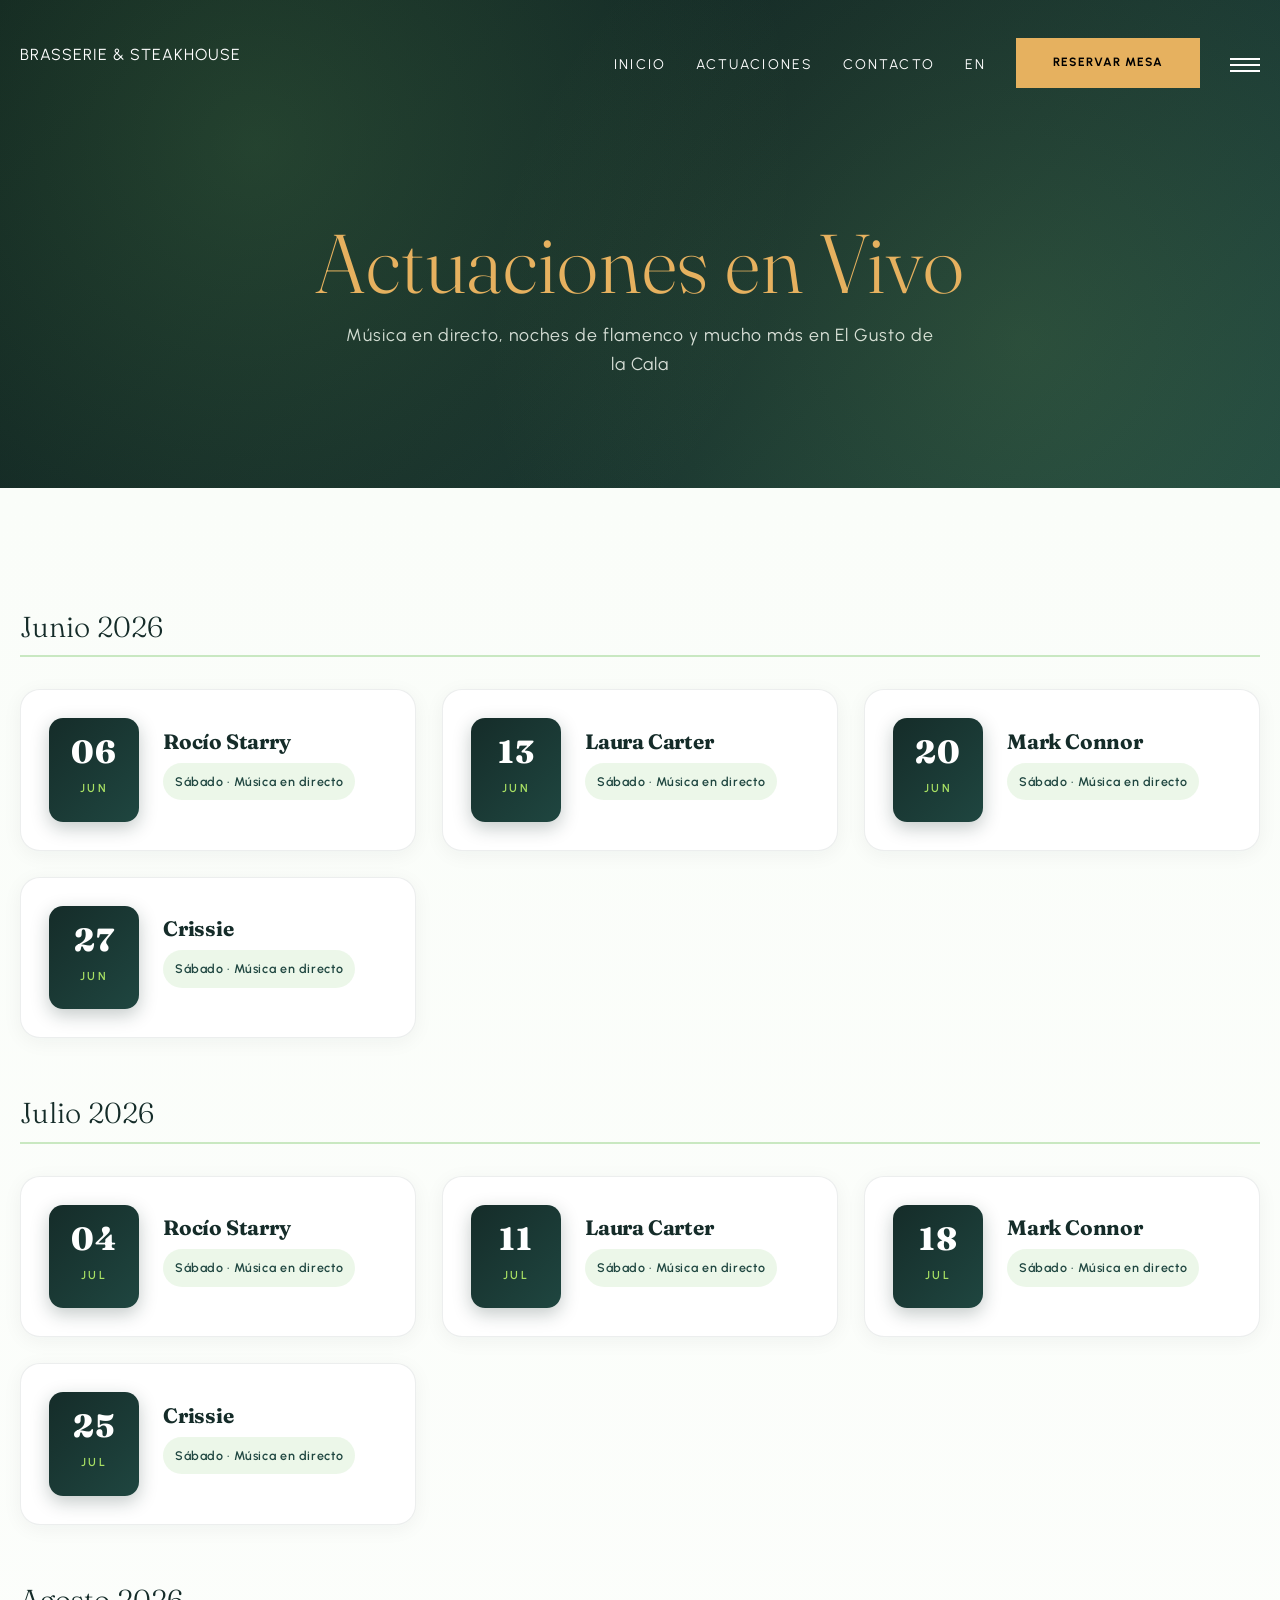
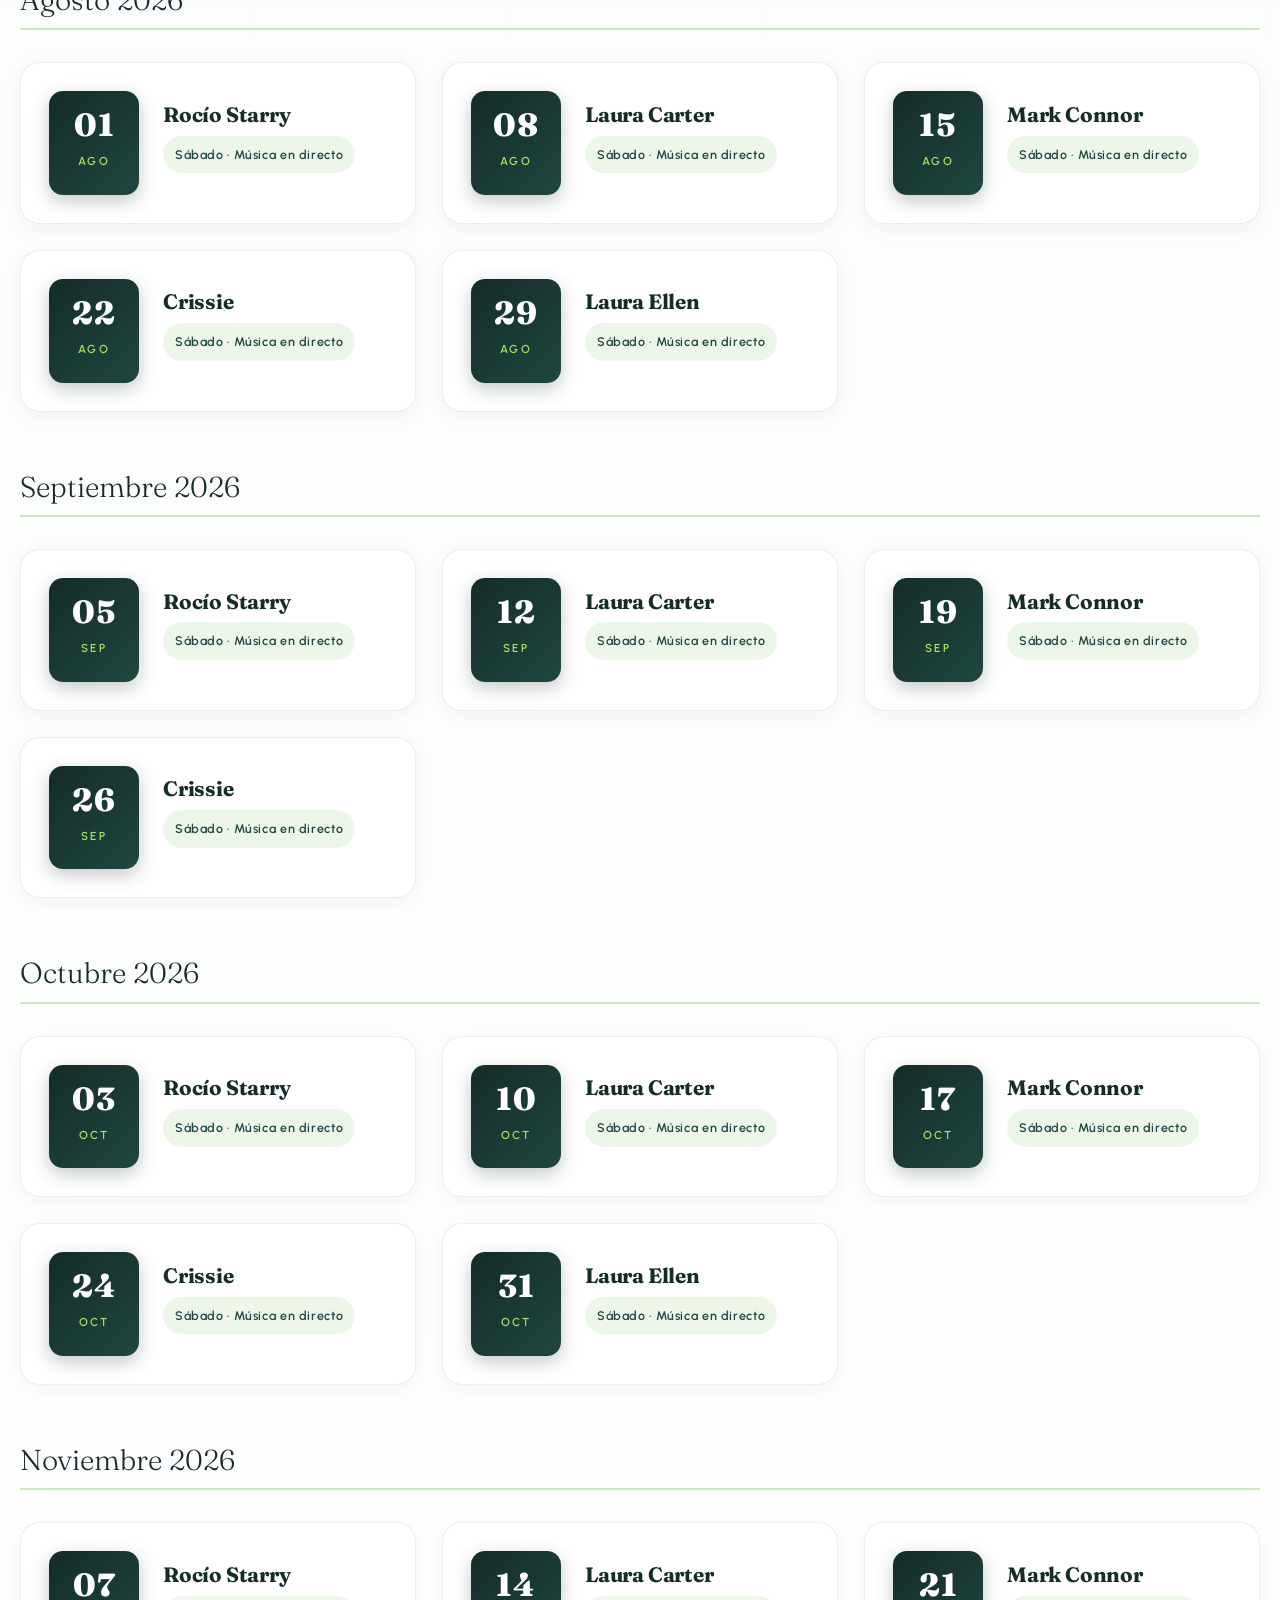
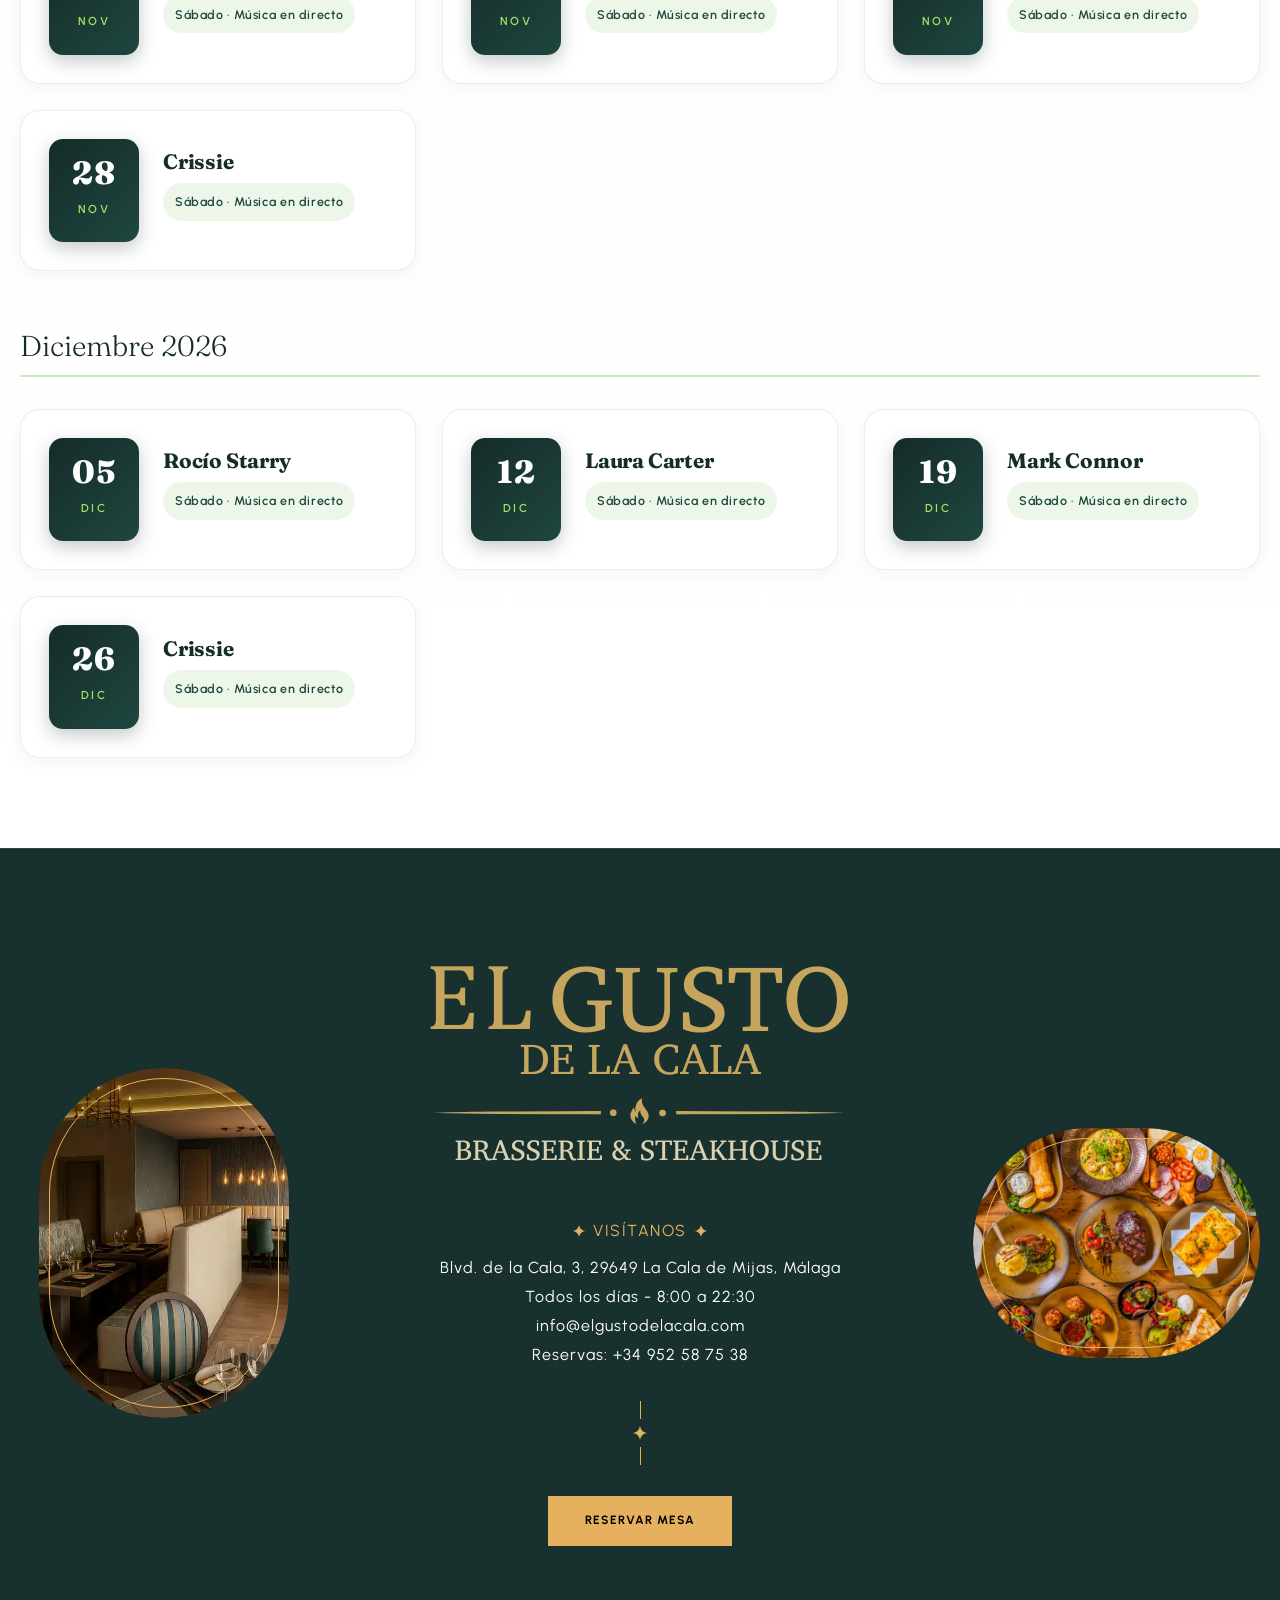
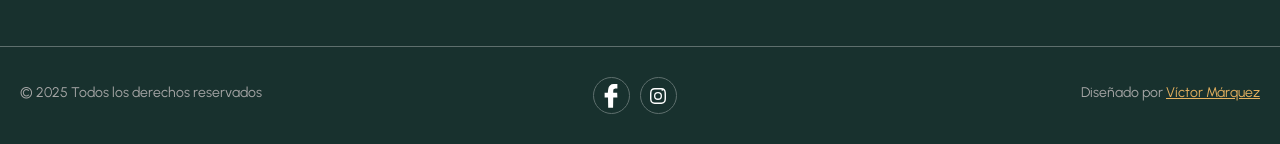
==== actuaciones.html @ cba4f3df "elgusto" ====
<!DOCTYPE html>
<html lang="es">
<head>
<meta charset="utf-8">
<title>Actuaciones – El Gusto de la Cala</title>
<meta name="description" content="Música en directo, flamenco y noches tributo en El Gusto de la Cala en La Cala de Mijas.">
<link href="css/bootstrap.css" rel="stylesheet">
<link href="css/style.css" rel="stylesheet">
<link rel="shortcut icon" href="images/favicon.png" type="image/x-icon">
<meta http-equiv="X-UA-Compatible" content="IE=edge">
<meta name="viewport" content="width=device-width, initial-scale=1.0">
<link href="css/responsive.css" rel="stylesheet">
<style>
  :root{--brand:#152c29;--brand2:#1f4640;--accent:#7ec96b;--accent2:#a8e063;}
  .page-banner{position:relative;padding:220px 0 110px;background:linear-gradient(135deg,#0d1f1d 0%,#152c29 50%,#1f4640 100%);color:#fff;text-align:center;overflow:hidden;}
  .page-banner::before{content:"";position:absolute;inset:0;background:radial-gradient(circle at 20% 30%,rgba(126,201,107,.18),transparent 50%),radial-gradient(circle at 80% 70%,rgba(168,224,99,.12),transparent 50%);pointer-events:none;}
  .page-banner .auto-container{position:relative;}
  .page-banner h1{font-family:var(--font-family-Fraunces) !important;font-size:clamp(2.8rem,6.5vw,5.5rem);margin:0 0 14px;color:rgb(230,177,95) !important;font-weight:300;letter-spacing:.01em;line-height:1.05;}
  .page-banner p{font-family:var(--font-family-Urbanist) !important;color:rgba(255,255,255,.85);font-size:1.1rem;max-width:600px;margin:0 auto;font-style:normal;opacity:1;}

  .shows-section{padding:90px 0;background:linear-gradient(180deg,#fafdf9 0%,#fff 100%);}
  .month-title{grid-column:1/-1;font-family:var(--font-family-Fraunces) !important;font-size:1.8rem;color:#152c29;margin:30px 0 6px;padding-bottom:10px;border-bottom:2px solid rgba(126,201,107,.4);}
  .shows-section .auto-container{display:grid;grid-template-columns:repeat(auto-fit,minmax(380px,1fr));gap:26px;}
  .show-card{position:relative;display:flex;gap:24px;align-items:center;padding:28px;background:#fff;border-radius:20px;margin:0;border:1px solid rgba(21,44,41,.08);box-shadow:0 4px 20px rgba(21,44,41,.05);transition:all .4s cubic-bezier(.4,0,.2,1);overflow:hidden;}
  .show-card::before{content:"";position:absolute;top:0;left:0;right:0;height:4px;background:linear-gradient(90deg,var(--brand),var(--accent));transform:scaleX(0);transform-origin:left;transition:transform .4s;}
  .show-card:hover{transform:translateY(-6px);box-shadow:0 20px 45px rgba(21,44,41,.15);border-color:var(--accent);}
  .show-card:hover::before{transform:scaleX(1);}
  .show-date{flex:0 0 90px;text-align:center;background:linear-gradient(135deg,var(--brand),var(--brand2));color:#fff;padding:18px 10px;border-radius:14px;box-shadow:0 6px 18px rgba(21,44,41,.25);}
  .show-date .day{font-family:var(--font-family-Fraunces) !important;font-size:2rem;font-weight:800;line-height:1;color:#fff;}
  .show-date .month{font-family:var(--font-family-Urbanist) !important;font-size:.72rem;letter-spacing:.18em;text-transform:uppercase;margin-top:6px;color:var(--accent2);font-weight:600;}
  .show-info{flex:1;min-width:0;}
  .show-info h3{font-family:var(--font-family-Fraunces) !important;margin:0 0 8px;font-size:1.3rem;color:#152c29 !important;font-weight:700;letter-spacing:-.01em;}
  .show-info .meta{font-family:var(--font-family-Urbanist) !important;display:inline-flex;color:var(--brand2);font-size:.78rem;font-weight:600;background:rgba(126,201,107,.15);padding:4px 12px;border-radius:20px;margin-bottom:10px;letter-spacing:.05em;}
  .show-info p{font-family:var(--font-family-Urbanist) !important;margin:0;color:#5a6b68;line-height:1.6;font-size:.95rem;}

  .contact-section{padding:90px 0;background:linear-gradient(180deg,#fafdf9 0%,#fff 100%);}
  .contact-section .auto-container{display:grid;grid-template-columns:1fr 1.3fr;gap:40px;max-width:1100px;}
  @media(max-width:900px){.contact-section .auto-container{grid-template-columns:1fr;}}
  .contact-info{background:linear-gradient(135deg,var(--brand),var(--brand2));color:#fff;padding:40px 34px;border-radius:24px;position:relative;overflow:hidden;}
  .contact-info::before{content:"";position:absolute;top:-40%;right:-30%;width:280px;height:280px;background:radial-gradient(circle,rgba(126,201,107,.3),transparent 70%);border-radius:50%;pointer-events:none;}
  .contact-info > *{position:relative;}
  .contact-info h3{font-family:var(--font-family-Fraunces) !important;color:#fff;margin:0 0 20px;font-size:1.4rem;}
  .contact-info p{font-family:var(--font-family-Urbanist) !important;color:rgba(255,255,255,.9);line-height:1.7;margin:0 0 14px;padding-left:28px;position:relative;}
  .contact-info p::before{content:"";position:absolute;left:0;top:8px;width:12px;height:12px;background:var(--accent);border-radius:50%;box-shadow:0 0 0 4px rgba(126,201,107,.25);}
  .contact-info a{color:var(--accent2);text-decoration:none;font-weight:600;}
  .contact-info a:hover{color:#fff;}
  .contact-form{background:#fff;padding:38px;border-radius:24px;box-shadow:0 10px 40px rgba(21,44,41,.08);border:1px solid rgba(21,44,41,.05);}
  .contact-form .field,.contact-form > div{margin-bottom:18px;}
  .contact-form label{font-family:var(--font-family-Urbanist) !important;display:block;margin-bottom:8px;font-weight:700;font-size:.74rem;letter-spacing:.14em;text-transform:uppercase;color:var(--brand);}
  .contact-form input,.contact-form textarea{font-family:var(--font-family-Urbanist) !important;width:100%;padding:14px 18px;border:2px solid #eef2f0;border-radius:12px;font-size:.98rem;font-family:inherit;background:#fafdf9;transition:all .25s;color:#152c29;}
  .contact-form input:focus,.contact-form textarea:focus{outline:none;border-color:var(--accent);background:#fff;box-shadow:0 0 0 4px rgba(126,201,107,.15);}
  .contact-form button{font-family:var(--font-family-Urbanist) !important;background:linear-gradient(135deg,var(--brand),var(--brand2));color:#fff;border:0;padding:16px 44px;font-size:.82rem;letter-spacing:.18em;text-transform:uppercase;font-weight:700;cursor:pointer;border-radius:12px;transition:all .3s;box-shadow:0 6px 20px rgba(21,44,41,.25);}
  .contact-form button:hover{transform:translateY(-2px);box-shadow:0 10px 30px rgba(21,44,41,.35);}
</style>
</head>
<body>
<div class="page-wrapper">
<header class="main-header header-down">
       <div class="header-top">
    <div class="auto-container">
        <div class="inner clearfix">
            <div class="top-left clearfix">
                <ul class="top-info clearfix">
                    <li><i class="icon far fa-map-marker-alt"></i> Blvd. de la Cala, 3, 29649 La Cala de Mijas, Málaga</li>
                    <li><i class="icon far fa-clock"></i> Todos los días: 8:00 a 22:30</li>
                </ul>
            </div>
            <div class="top-right clearfix">
                <ul class="top-info clearfix">
                    <li><a href="tel:+34952587538" target="_top"><i class="icon far fa-phone"></i> +34 952 58 75 38</a></li>
                    <li><a href="mailto:info@elgustodelacala.com" target="_top"><i class="icon far fa-envelope"></i> info@elgustodelacala.com</a></li>
                </ul>
            </div>
        </div>
    </div>
</div>
        <!-- Header Upper -->
        <div class="header-upper">        
            <div class="auto-container">
                <!-- Main Box -->
                <div class="main-box clearfix">
                   <!--Logo-->
<div class="logo-box">
    <div class="logo">
        <span title="BRASSERIE & STEAKHOUSE" class="logo-text">
            BRASSERIE & STEAKHOUSE
        </span>
    </div>
</div>

                    <div class="nav-box clearfix">
                        <!--Nav Outer-->
                        <div class="nav-outer clearfix">         
                           <nav class="main-menu">
    <ul class="navigation clearfix">
        <li ><a href="es.html">Inicio</a></li>
        <li><a class="current-link" href="actuaciones.html">Actuaciones</a></li>
        <li><a href="mailto:info@elgustodelacala.com" target="_top">Contacto</a></li>
        <li><a href="en.html">EN</a></li>
    </ul>
</nav>
                            <!-- Main Menu End-->
                        </div>
                        <!--Nav Outer End-->

                        <div class="links-box clearfix">
                            <div class="link link-btn">
                                <a href="https://www.google.com/maps/reserve/v/dine/c/eWkR8ScB254?" class="theme-btn btn-style-one clearfix" target="_blank" rel="noopener">
                                    <span class="btn-wrap">
                                        <span class="text-one">reservar mesa</span>
                                        <span class="text-two">reservar mesa</span>
                                    </span>
                                </a>
                            </div>
                            <div class="link info-toggler">
                                <button class="info-btn" aria-label="Abrir información del restaurante">
                                    <span class="hamburger">
                                        <span class="top-bun"></span>
                                        <span class="meat"></span>
                                        <span class="bottom-bun"></span>
                                    </span>
                                </button>
                            </div>
                        </div>

                        <!-- Hidden Nav Toggler -->
                        <div class="nav-toggler">
                            <button class="hidden-bar-opener" aria-label="Abrir menú de navegación">
                                <span class="hamburger">
                                    <span class="top-bun"></span>
                                    <span class="meat"></span>
                                    <span class="bottom-bun"></span>
                                </span>
                            </button>
                        </div>

                    </div>

                </div>
            </div>
        </div>
    </header>
<!--Menu Backdrop-->
    <div class="menu-backdrop"></div>

    <!-- Hidden Navigation Bar -->
    <section class="hidden-bar">
        <!-- Hidden Bar Wrapper -->
        <div class="inner-box">
            <div class="cross-icon hidden-bar-closer"><span>X</span></div>
            <div class="logo-box"><a href="en.html" title="El Gusto de la Cala – Restaurante en La Cala de Mijas"><img src="images/resource/sidebar-logo.png" alt="image" title="El Gusto de la Cala – Restaurante en La Cala de Mijas"></a></div>
            
            <!-- .Side-menu -->
            <div class="side-menu">
    <ul class="navigation clearfix">
        <li><a href="es.html">Inicio</a></li>
        <li><a href="actuaciones.html">Actuaciones</a></li>
        <li><a href="mailto:info@elgustodelacala.com" target="_top">Contacto</a></li>
        <li><a href="en.html">English</a></li>
    </ul>
</div>
            <!-- /.Side-menu -->
        
        </div><!-- / Hidden Bar Wrapper -->
    </section>
    <!-- / Hidden Bar -->

    <!--Info Back Drop-->
    <div class="info-back-drop"></div>
    
    <!-- Hidden Bar -->
    <section class="info-bar">
    <div class="inner-box">
        <div class="cross-icon"><span>X</span></div>
        <div class="image-box"><img src="images/resource/el-gusto-interior-footer.webp" alt="image"></div>
        <div class="logo-box"><a href="en.html"><img src="images/resource/sidebar-logo.png" alt="image"></a></div>
        <h5>Visítanos</h5>
        <ul class="info">
            <li>Blvd. de la Cala, 3,<br>29649 La Cala de Mijas, Málaga</li>
            <li><span class="ib-ttl">Abierto todos los días</span> – 8:00 – 22:30</li>
            <li><a href="mailto:info@elgustodelacala.com" target="_top">info@elgustodelacala.com</a></li>
        </ul>
        <div class="booking-info">
            <div class="bk-no"><a href="tel:+34952587538" target="_top">Reservas: +34 952 58 75 38</a></div>
        </div>
    </div>
</section>
    <!--End Hidden Bar -->

<section class="page-banner">
  <h1>Actuaciones en Vivo</h1>
  <p>Música en directo, noches de flamenco y mucho más en El Gusto de la Cala</p>
</section>
<section class="shows-section">
  <div class="auto-container">
    <h2 class="month-title">Junio 2026</h2>
    <div class="show-card">
      <div class="show-date"><div class="day">06</div><div class="month">Jun</div></div>
      <div class="show-info"><h3>Rocío Starry</h3><div class="meta">Sábado · Música en directo</div></div>
    </div>
    <div class="show-card">
      <div class="show-date"><div class="day">13</div><div class="month">Jun</div></div>
      <div class="show-info"><h3>Laura Carter</h3><div class="meta">Sábado · Música en directo</div></div>
    </div>
    <div class="show-card">
      <div class="show-date"><div class="day">20</div><div class="month">Jun</div></div>
      <div class="show-info"><h3>Mark Connor</h3><div class="meta">Sábado · Música en directo</div></div>
    </div>
    <div class="show-card">
      <div class="show-date"><div class="day">27</div><div class="month">Jun</div></div>
      <div class="show-info"><h3>Crissie</h3><div class="meta">Sábado · Música en directo</div></div>
    </div>
    <h2 class="month-title">Julio 2026</h2>
    <div class="show-card">
      <div class="show-date"><div class="day">04</div><div class="month">Jul</div></div>
      <div class="show-info"><h3>Rocío Starry</h3><div class="meta">Sábado · Música en directo</div></div>
    </div>
    <div class="show-card">
      <div class="show-date"><div class="day">11</div><div class="month">Jul</div></div>
      <div class="show-info"><h3>Laura Carter</h3><div class="meta">Sábado · Música en directo</div></div>
    </div>
    <div class="show-card">
      <div class="show-date"><div class="day">18</div><div class="month">Jul</div></div>
      <div class="show-info"><h3>Mark Connor</h3><div class="meta">Sábado · Música en directo</div></div>
    </div>
    <div class="show-card">
      <div class="show-date"><div class="day">25</div><div class="month">Jul</div></div>
      <div class="show-info"><h3>Crissie</h3><div class="meta">Sábado · Música en directo</div></div>
    </div>
    <h2 class="month-title">Agosto 2026</h2>
    <div class="show-card">
      <div class="show-date"><div class="day">01</div><div class="month">Ago</div></div>
      <div class="show-info"><h3>Rocío Starry</h3><div class="meta">Sábado · Música en directo</div></div>
    </div>
    <div class="show-card">
      <div class="show-date"><div class="day">08</div><div class="month">Ago</div></div>
      <div class="show-info"><h3>Laura Carter</h3><div class="meta">Sábado · Música en directo</div></div>
    </div>
    <div class="show-card">
      <div class="show-date"><div class="day">15</div><div class="month">Ago</div></div>
      <div class="show-info"><h3>Mark Connor</h3><div class="meta">Sábado · Música en directo</div></div>
    </div>
    <div class="show-card">
      <div class="show-date"><div class="day">22</div><div class="month">Ago</div></div>
      <div class="show-info"><h3>Crissie</h3><div class="meta">Sábado · Música en directo</div></div>
    </div>
    <div class="show-card">
      <div class="show-date"><div class="day">29</div><div class="month">Ago</div></div>
      <div class="show-info"><h3>Laura Ellen</h3><div class="meta">Sábado · Música en directo</div></div>
    </div>
    <h2 class="month-title">Septiembre 2026</h2>
    <div class="show-card">
      <div class="show-date"><div class="day">05</div><div class="month">Sep</div></div>
      <div class="show-info"><h3>Rocío Starry</h3><div class="meta">Sábado · Música en directo</div></div>
    </div>
    <div class="show-card">
      <div class="show-date"><div class="day">12</div><div class="month">Sep</div></div>
      <div class="show-info"><h3>Laura Carter</h3><div class="meta">Sábado · Música en directo</div></div>
    </div>
    <div class="show-card">
      <div class="show-date"><div class="day">19</div><div class="month">Sep</div></div>
      <div class="show-info"><h3>Mark Connor</h3><div class="meta">Sábado · Música en directo</div></div>
    </div>
    <div class="show-card">
      <div class="show-date"><div class="day">26</div><div class="month">Sep</div></div>
      <div class="show-info"><h3>Crissie</h3><div class="meta">Sábado · Música en directo</div></div>
    </div>
    <h2 class="month-title">Octubre 2026</h2>
    <div class="show-card">
      <div class="show-date"><div class="day">03</div><div class="month">Oct</div></div>
      <div class="show-info"><h3>Rocío Starry</h3><div class="meta">Sábado · Música en directo</div></div>
    </div>
    <div class="show-card">
      <div class="show-date"><div class="day">10</div><div class="month">Oct</div></div>
      <div class="show-info"><h3>Laura Carter</h3><div class="meta">Sábado · Música en directo</div></div>
    </div>
    <div class="show-card">
      <div class="show-date"><div class="day">17</div><div class="month">Oct</div></div>
      <div class="show-info"><h3>Mark Connor</h3><div class="meta">Sábado · Música en directo</div></div>
    </div>
    <div class="show-card">
      <div class="show-date"><div class="day">24</div><div class="month">Oct</div></div>
      <div class="show-info"><h3>Crissie</h3><div class="meta">Sábado · Música en directo</div></div>
    </div>
    <div class="show-card">
      <div class="show-date"><div class="day">31</div><div class="month">Oct</div></div>
      <div class="show-info"><h3>Laura Ellen</h3><div class="meta">Sábado · Música en directo</div></div>
    </div>
    <h2 class="month-title">Noviembre 2026</h2>
    <div class="show-card">
      <div class="show-date"><div class="day">07</div><div class="month">Nov</div></div>
      <div class="show-info"><h3>Rocío Starry</h3><div class="meta">Sábado · Música en directo</div></div>
    </div>
    <div class="show-card">
      <div class="show-date"><div class="day">14</div><div class="month">Nov</div></div>
      <div class="show-info"><h3>Laura Carter</h3><div class="meta">Sábado · Música en directo</div></div>
    </div>
    <div class="show-card">
      <div class="show-date"><div class="day">21</div><div class="month">Nov</div></div>
      <div class="show-info"><h3>Mark Connor</h3><div class="meta">Sábado · Música en directo</div></div>
    </div>
    <div class="show-card">
      <div class="show-date"><div class="day">28</div><div class="month">Nov</div></div>
      <div class="show-info"><h3>Crissie</h3><div class="meta">Sábado · Música en directo</div></div>
    </div>
    <h2 class="month-title">Diciembre 2026</h2>
    <div class="show-card">
      <div class="show-date"><div class="day">05</div><div class="month">Dic</div></div>
      <div class="show-info"><h3>Rocío Starry</h3><div class="meta">Sábado · Música en directo</div></div>
    </div>
    <div class="show-card">
      <div class="show-date"><div class="day">12</div><div class="month">Dic</div></div>
      <div class="show-info"><h3>Laura Carter</h3><div class="meta">Sábado · Música en directo</div></div>
    </div>
    <div class="show-card">
      <div class="show-date"><div class="day">19</div><div class="month">Dic</div></div>
      <div class="show-info"><h3>Mark Connor</h3><div class="meta">Sábado · Música en directo</div></div>
    </div>
    <div class="show-card">
      <div class="show-date"><div class="day">26</div><div class="month">Dic</div></div>
      <div class="show-info"><h3>Crissie</h3><div class="meta">Sábado · Música en directo</div></div>
    </div>
  </div>
</section>

<footer class="main-footer">
        <div class="upper-section section-kt">
            <div class="auto-container">
                <div class="row clearfix">
                    <!--Footer Col-->
                    <div class="footer-col info-col col-lg-6 col-md-12 col-sm-12">
                        <div class="inner wow fadeInUp" data-wow-delay="0ms" data-wow-duration="1500ms">
                            <div class="content">
                                <div class="logo"><a href="en.html" title="El Gusto de la Cala – Restaurante en La Cala de Mijas"><img src="images/logo.png" alt="image" title="El Gusto de la Cala – Restaurante en La Cala de Mijas"></a></div>
                                <div class="info">
    <h6>Visítanos</h6>
    <ul>
        <li>Blvd. de la Cala, 3, 29649 La Cala de Mijas, Málaga</li>
        <li>Todos los días - 8:00 a 22:30</li>
        <li><a href="mailto:info@elgustodelacala.com" target="_top">info@elgustodelacala.com</a></li>
        <li><a href="tel:+34952587538" target="_top">Reservas: +34 952 58 75 38</a></li>
    </ul>
</div>
                                <div class="separator"><span> </span> </div>
                               <div class="newsletter">
                                <a href="https://www.google.com/maps/reserve/v/dine/c/eWkR8ScB254?"
                                   class="theme-btn btn-style-one clearfix" target="_blank" rel="noopener">
                                    <span class="btn-wrap">
                                        <span class="text-one">Reservar mesa</span>
                                        <span class="text-two">Reservar mesa</span>
                                    </span>
                                </a>
                            </div>
                        </div>
                    </div>
                </div>
                    <!--Footer Col-->
                    <div class="footer-col footer-image-col col-lg-3 col-md-6 col-sm-12">
                        <div class="footer-image">
                            <img src="images/resource/el-gusto-interior-footer.webp" alt="image">
                        </div>
                    </div>
                    <!--Footer Col-->
                    <div class="footer-col footer-image-col last col-lg-3 col-md-6 col-sm-12">
                        <div class="footer-image">
                            <img src="images/resource/footer-img-2.jpg" alt="image">
                        </div>
                    </div>
                </div>
            </div>
        </div>

        <!-- last footer -->
        <div class="bottom_footer">
        <!-- container start -->
          <div class="auto-container">
            <!-- row start -->
            <div class="row clearfix">
              <div class="col-lg-4 col-md-4 col-sm-12">
                  <p>© 2025 Todos los derechos reservados</p>
              </div>

             <div class="col-lg-4 col-md-4 col-sm-12">
  <ul class="social_media">
    <li>
      <a href="https://www.facebook.com/p/El-Gusto-de-la-Cala-100041476102814/" aria-label="facebook" target="_blank" rel="noopener">
        <svg xmlns="http://www.w3.org/2000/svg" viewBox="0 0 64 64" width="24" height="24" fill="currentColor">
          <path d="m31.77 2c-1.49 1.02-3.62 3.13-4.73 4.68-1.23 1.72-2.3 5.45-2.77 9.58l-0.77 6.76-8.5-0.02v13h9l0.5 27.5h13l0.5-27.5h11l-0.5-12.5-10.5-0.5c0-8.37 0.35-9.14 2.5-10 1.38-0.55 3.85-1 5.5-1h3v-12c-12.58 0.13-15.22 0.64-17.23 2z"/>
        </svg>
      </a>
    </li>
    <li>
      <a href="https://www.instagram.com/elgustodelacala/" aria-label="instagram" target="_blank" rel="noopener">
        <svg xmlns="http://www.w3.org/2000/svg" viewBox="0 0 24 24" width="16" height="16" fill="currentColor">
          <path d="M12 2.163c3.204 0 3.584.012 4.85.07 3.252.148 4.771 1.691 4.919 4.919.058 1.265.069 1.645.069 4.849 0 3.205-.012 3.584-.069 4.849-.149 3.225-1.664 4.771-4.919 4.919-1.266.058-1.644.07-4.85.07-3.204 0-3.584-.012-4.849-.07-3.26-.149-4.771-1.699-4.919-4.92-.058-1.265-.07-1.644-.07-4.849 0-3.204.013-3.583.07-4.849.149-3.227 1.664-4.771 4.919-4.919 1.266-.057 1.645-.069 4.849-.069zm0-2.163c-3.259 0-3.667.014-4.947.072-4.358.2-6.78 2.618-6.98 6.98-.059 1.281-.073 1.689-.073 4.948 0 3.259.014 3.668.072 4.948.2 4.358 2.618 6.78 6.98 6.98 1.281.058 1.689.072 4.948.072 3.259 0 3.668-.014 4.948-.072 4.354-.2 6.782-2.618 6.979-6.98.059-1.28.073-1.689.073-4.948 0-3.259-.014-3.667-.072-4.947-.196-4.354-2.617-6.78-6.979-6.98-1.281-.059-1.69-.073-4.949-.073zm0 5.838a6.002 6.002 0 100 12.004 6.002 6.002 0 000-12.004zm0 10.004a4 4 0 110-8 4 4 0 010 8zm6.406-11.845a1.44 1.44 0 100-2.881 1.44 1.44 0 000 2.881z"/>
        </svg>
      </a>
    </li>
  </ul>
</div>

              <div class="col-lg-4 col-md-4 col-sm-12">
                  <p class="developer_text">Diseñado por <a href="https://vmarquez.com/auditoria-hostelera/" target="_blank" rel="noopener">Víctor Márquez</a></p>
              </div>
            </div>
          <!-- row end -->
          </div>
          <!-- container end -->
        </div>
    </footer>
</div>
<script src="js/jquery.js"></script>
<script src="js/swiper.js"></script>
<script src="js/wow.js"></script>
<script src="js/script-clean.js"></script>
<script src="js/custom-script.js"></script>
</body>
</html>
---- css/style.css ----
/* El Gusto de la Cala – Restaurant in La Cala de Mijas */


/* TABLE OF CONTENT 

1.Main Header style
2.Hidden Sidebar style
3.Hidden info bar style
4.Banner Slider Section
5.Title Box Section
6.We Offer Section
7.Story Section
8.Special Dish Section
9.Menu Section Tab Style
10.Special Offer Section
11.Testimonials Section
12.Reservation Section
13.Team Section
14.Intro Section
15.News Section
16.IG post Section
17.Main Footer
18.Inner page Banner Section
19.Fluid Section
20.Services Section
21.Testimonials two Section
22.Why Us Two Section
23.Chef Section 1
24.Image Gallery Section
25.Menu Section - menu style 1
26.Menu Section - menu style 2
27.Special Offer Section
28.Special Dish Section
29.Menu Two Section
30.Contact Page
31.Chef Page
32.Masonary Gallery
33.Hamburger section

*/

/*** 

====================================================================
      Fonts
====================================================================

 ***/


@import url('global.css');
@import url('swiper.css');





/*** 

====================================================================

  Main Header style

====================================================================

***/

.main-header{
  position: fixed;
  left: 0;
  top: 0;
  width: 100%;
  padding: 0;
  background: none;
  min-height: 0;
  z-index: 999;
  transition: all 300ms ease;
  -moz-transition: all 300ms ease;
  -webkit-transition: all 300ms ease;
  -ms-transition: all 300ms ease;
  -o-transition: all 300ms ease;
}

.fixed-header.header-down{
  top:0;
}

.fixed-header.header-up{
  top: -175px;
}

.main-header .auto-container{
  max-width: 1780px;
  padding: 0 20px;
}

.header-top{
  position: relative;
  padding-top: 10px;
  padding-bottom: 10px;
  background: none;
  color: #ffffff;
  border-bottom: 1px solid var(--white-color-opacity-four);
  display: none;
}

.header-top .top-left{
  position: relative;
  float: left;
  line-height: 30px;
}

.header-top .top-info{
  position: relative;
}

.header-top .top-info li{
  position: relative;
  float: left;
  margin-right: 70px;
  line-height: 30px;
  color: #ffffff;
  font-size: 14px;
  font-weight: 400;
}

.header-top .top-info li:last-child{
  margin-right: 0;
}

.header-top .top-info li .icon{
  position: relative;
  padding-right: 5px;
}

.header-top .top-info li:after{
  content: '';
  position: absolute;
  left: 100%;
  margin-left: 30px;
  top: 50%;
  margin-top: -4px;
  height: 8px;
  width: 8px;
  border: 1px solid var(--main-color);
  -ms-transform: rotate(45deg);
  transform: rotate(45deg);
}

.header-top .top-info li:last-child:after{
  display: none;
}

.header-top .top-info li a{
  position: relative;
  display: block;
  line-height: 30px;
  color: #ffffff;
  transition: all 300ms ease;
  -moz-transition: all 300ms ease;
  -webkit-transition: all 300ms ease;
  -ms-transition: all 300ms ease;
  -o-transition: all 300ms ease;
}

.header-top .top-info li a:hover{
  color: var(--main-color);
}

.header-top .top-right{
  position: relative;
  float: right;
  line-height: 30px;
}

.main-header .header-upper{
  position: relative;
  left: 0;
  top: 0;
  width: 100%;
  background: none;
  padding: 0 0;
  border-bottom: 1px solid rgba(0,0,0,0.0);
  transition: all 300ms ease;
  -moz-transition: all 300ms ease;
  -webkit-transition: all 300ms ease;
  -ms-transition: all 300ms ease;
  -o-transition: all 300ms ease;
}

.fixed-header .header-upper{
  position: relative;
  /*top: 0;*/
  /*background: #202020;
  border-bottom-color: rgba(0,0,0,0.15);*/
  backdrop-filter: blur(9px);
    background-color: #152c29b4;
}

.header-two.fixed-header .header-upper{
  background: #ffffff;
}

.main-header ul, .main-header ul li {
  list-style: none;
  margin: 0;
  padding: 0;
}

.main-header .main-box{
  position: relative;
  padding: 0px;
}

.main-header .main-box .logo-box{
  position: relative;
  display: block;
  float: left;
  padding: 40px 0px;
  transition: all 300ms ease;
  -moz-transition: all 300ms ease;
  -webkit-transition: all 300ms ease;
  -ms-transition: all 300ms ease;
  -o-transition: all 300ms ease;
  z-index: 5;
}

.fixed-header .main-box .logo-box{
  padding:20px 0px;
}

.fixed-header .main-menu .navigation > li{
  padding:10px 0px;
}

.main-header.fixed-header .main-menu .navigation > li > ul{
  top:134%;
}

.main-header.fixed-header .header-upper .links-box{
  padding:15px 0px;
}

.main-header .main-box .logo-box .logo{
    position: relative;
    display: block;
}

.main-header .main-box .logo-box .logo img{
  position: relative;
  display: block;
  height: 46px;
  z-index: 1;
}

.main-header .nav-box{
  position: static;
  float: right;
}

.main-header .header-upper .links-box{
  position: relative;
  float: left;
  padding-top: 38px;
  padding-bottom: 38px;
  margin-left: 150px;
}

.main-header .header-upper .links-box .link{
  position: relative;
  float: left;
  margin-left: 50px;
}

.main-header .header-upper .links-box .link:first-child{
  margin-left: 0;
}

.main-header .info-btn{
    position: relative;
    cursor: pointer;
    background: none;
    font-size: 16px;
    color: var(--white-color);
    padding-top: 15px;
    line-height: 34px;
}

.main-header .info-btn img{
  height: 20px;
}

.main-header .nav-toggler{
  position: relative;
  float: left;
  left: 0;
  top: 0;
  padding: 0;
  margin-top: 40px;
  margin-left: 20px;
  display: none;
}

.fixed-header .nav-toggler{
  margin-top: 18px;
}

.main-header .nav-toggler button {
  position: relative;
  width: 30px;
  height: 40px;
  line-height: 40px;
  background: none;
  color: #e1e1e1;
  font-size: 16px;
  margin: 0px;
  border-radius: 0px;
  outline: none !important;
}

.main-header .nav-toggler button img{
  position: relative;
  display: inline-block;
  vertical-align: middle;
}

.main-header .nav-outer{
  position: static;
  float: left;
}

.main-menu{
  position:static;
  display: block;
  padding: 0px 0px;
}

.main-menu .navbar-collapse{
  padding:0px;
  margin:0px;
  border:none;
  box-shadow:none;
}

.main-menu .navigation{
  position:static;
  z-index: 1;
}

.main-menu .navigation > li{
  position:static;
  display: block;
  float: left;
  padding:30px 0px;
  margin-left: 50px;
  -webkit-transition:all 300ms ease;
  -moz-transition:all 300ms ease;
  -ms-transition:all 300ms ease;
  -o-transition:all 300ms ease;
  transition:all 300ms ease;
}

.main-menu .navigation > li > a{
  position:relative;
  display:block;
  font-size: 14px;
  color: var(--white-color);
  padding-top: 20px;
  padding-bottom: 20px;
  font-weight:400;
  line-height:30px;
  letter-spacing: 0.15em;
  text-transform: uppercase;
  opacity:1;
  -webkit-transition:all 300ms ease;
  -moz-transition:all 300ms ease;
  -ms-transition:all 300ms ease;
  -o-transition:all 300ms ease;
  transition:all 300ms ease;
}

.main-menu .navigation > li.dropdown{
  position: relative;
}

.main-menu .navigation > li.dropdown.has-mega-menu{
  position: static;
}

.main-menu .navigation > li.dropdown > a{
  padding-right: 20px;
}

.main-menu .navigation > li.dropdown > a:after{
  font-family: 'Font Awesome 6 Pro';
  content: "\f107";
  position:absolute;
  right: 0px;
  top: 18px;
  display:block;
  line-height:30px;
  font-size: 12px;
  font-weight:400;
  z-index:5;
}

.main-menu .navigation > li > a:before{
  content: "";
  position:absolute;
  left: 0;
  right: 0;
  bottom: 15px;
  display:block;
  height: 5px;
  border-top: 1px solid var(--main-color);
  -ms-transform: scaleX(0);
  transform: scaleX(0);
  -webkit-transition:all 300ms ease;
  -moz-transition:all 300ms ease;
  -ms-transition:all 300ms ease;
  -o-transition:all 300ms ease;
  transition:all 300ms ease;
}

.main-menu .navigation > li.dropdown > a:before{
  right: 20px;
}

.main-menu .navigation > li:hover > a:before,
.main-menu .navigation > li.current > a:before,
.main-menu .navigation > li.current-menu-item > a:before{
  -ms-transform: scale(1);
  transform: scale(1);
  opacity: 1;
  visibility: visible;
}

.main-menu .navigation > li:hover > a,
.main-menu .navigation > li.current > a,
.main-menu .navigation > li.current-menu-item > a{
  color: var(--main-color);
  text-decoration: none;
  opacity:1;
}

.main-menu .navigation > li > ul{
  position:absolute;
  left:-35px;
  top:100%;
  width:280px;
  padding-top: 30px;
  padding-bottom: 30px;
  z-index:100;
  opacity: 1;
  text-align:left;
  background: var(--color-two);
  border: none;
  border-radius:0;
  -webkit-box-shadow:2px 2px 10px 1px rgba(0,0,0,0.03),-2px 0px 10px 1px rgba(0,0,0,0.03);
  -ms-box-shadow:2px 2px 10px 1px rgba(0,0,0,0.03),-2px 0px 10px 1px rgba(0,0,0,0.03);
  -o-box-shadow:2px 2px 10px 1px rgba(0,0,0,0.03),-2px 0px 10px 1px rgba(0,0,0,0.03);
  -moz-box-shadow:2px 2px 10px 1px rgba(0,0,0,0.03),-2px 0px 10px 1px rgba(0,0,0,0.03);
  box-shadow:2px 2px 10px 1px rgba(0,0,0,0.03),-2px 0px 10px 1px rgba(0,0,0,0.03);
  -webkit-transform: translateY(20px);
  -ms-transform: translateY(20px);
  transform: translateY(20px);
  -moz-transition:all 100ms ease;
  -webkit-transition:all 100ms ease;
  -ms-transition:all 100ms ease;
  -o-transition:all 100ms ease;
  transition:all 100ms ease;
}

.main-menu .navigation > li.dropdown.has-mega-menu > ul{
  left: 0;
  width: 100%;
  padding-top: 55px;
  padding-bottom: 20px;
}

.main-menu .navigation > li.dropdown.has-mega-menu > ul .auto-container{
  max-width: 1200px;
}

.main-menu .navigation > li .mega-menu{
  position: relative;
}

.main-menu .navigation > li.dropdown.has-mega-menu > ul:before{
  content: '';
  position: absolute;
  top: 0;
  right: 100%;
  width: 2000px;
  height: 100%;
  background: var(--color-two);
}

.main-menu .navigation > li.dropdown.has-mega-menu > ul:after{
  content: '';
  position: absolute;
  top: 0;
  left: 100%;
  width: 2000px;
  height: 100%;
  background: var(--color-two);
}

.main-menu .navigation > li .mega-menu .menu-inner{
  position: relative;
}

.main-menu .navigation > li .mega-menu .row{
  margin: 0 -25px;
}

.main-menu .navigation > li .mega-menu .menu-block{
  position: relative;
  padding: 0 25px;
  margin-bottom: 30px;
  text-align: center;
}

.main-menu .navigation > li .mega-menu .menu-block .image{
  position: relative;
  display: block;
  width: 100%;
  border: 1px solid transparent;
  margin-bottom: 15px;
  overflow: hidden;
  -webkit-transition:all 300ms ease;
  -moz-transition:all 300ms ease;
  -ms-transition:all 300ms ease;
  -o-transition:all 300ms ease;
  transition:all 300ms ease;
}

.main-menu .navigation > li .mega-menu .menu-block:hover .image{
  border-color: var(--main-color);
  border-radius: 300px 300px 0 0;
}

.main-menu .navigation > li .mega-menu .menu-block .image img{
  display: block;
  width: 100%;
  -webkit-transition:all 300ms ease;
  -moz-transition:all 300ms ease;
  -ms-transition:all 300ms ease;
  -o-transition:all 300ms ease;
  transition:all 300ms ease;
}

.main-menu .navigation > li .mega-menu .menu-block:hover .image img{
  transform: scale(1.05);
  border-radius: 300px 300px 0 0;
}

.main-menu .navigation > li .mega-menu .menu-block .title{
  position: relative;
  display: block;
  font-size: 13px;
  font-weight: 700;
  letter-spacing: 0.15em;
  text-transform: uppercase;
}

.main-menu .navigation > li .mega-menu .menu-block .title a{
  position: relative;
  color: var(--white-color);
  -webkit-transition:all 300ms ease;
  -moz-transition:all 300ms ease;
  -ms-transition:all 300ms ease;
  -o-transition:all 300ms ease;
  transition:all 300ms ease;
}

.main-menu .navigation > li .mega-menu .menu-block:hover .title a{
  color: var(--main-color);
}

.main-menu .navigation > li > ul > li{
  position:relative;
  margin-bottom: 10px;
}

.main-menu .navigation > li > ul > li:last-child{
  margin-bottom: 0;
}

.main-menu .navigation > li > ul > li > a{
  position:relative;
  display:block;
  padding-left: 35px;
  padding-right: 35px;
  font-size: 15px;
  line-height:30px;
  font-weight: 400;
  color: var(--white-color);
  text-transform: capitalize;
  -moz-transition:all 300ms ease;
  -webkit-transition:all 300ms ease;
  -ms-transition:all 300ms ease;
  -o-transition:all 300ms ease;
  transition:all 300ms ease;
}

.main-menu .navigation > li > ul > li.dropdown > a:after{
  font-family: 'Font Awesome 6 Pro';
  content: "\f105";
  position:absolute;
  right: 30px;
  top: 0px;
  display:block;
  line-height:30px;
  font-size: 12px;
  font-weight:400;
  z-index:5;
}

.main-menu .navigation > li > ul > li > a:before{
  content: '';
  position: absolute;
  left: 35px;
  top: 50%;
  margin-top: -4px;
  height: 12px;
  width: 12px;
  /*background-color: var(--main-color);*/
  background: url(../images/icons/star-element.svg);
  background-size: contain;
  background-repeat: no-repeat;
  opacity: 0;
  visibility: hidden;
  -moz-transition:all 300ms ease;
  -webkit-transition:all 300ms ease;
  -ms-transition:all 300ms ease;
  -o-transition:all 300ms ease;
  transition:all 300ms ease;
}

.main-menu .navigation > li > ul > li:hover > a:before,
.main-menu .navigation > li > ul > li.current > a:before{
  opacity: 1;
  visibility: visible;
}

.main-menu .navigation > li > ul > li:hover > a,
.main-menu .navigation > li > ul > li.current > a{
  color: var(--main-color);
  padding-left: 55px;
}


.main-menu .navigation > li.dropdown:hover > ul{
  visibility:visible;
  opacity:1;
  -webkit-transform: translateY(-30px);
  -ms-transform: translateY(-30px);
  transform: translateY(-30px);
  -moz-transition:all 500ms ease;
  -webkit-transition:all 500ms ease;
  -ms-transition:all 500ms ease;
  -o-transition:all 500ms ease;
  transition:all 500ms ease;
}

.main-menu .navigation > li > ul > li > ul{
  position:absolute;
  left: 100%;
  top: 0;
  margin-left: 2px;
  width:280px;
  padding-top: 30px;
  padding-bottom: 30px;
  z-index:100;
  opacity: 1;
  text-align:left;
  background: var(--color-two);
  border: none;
  border-radius:0;
  -webkit-box-shadow:2px 2px 10px 1px rgba(0,0,0,0.03),-2px 0px 10px 1px rgba(0,0,0,0.03);
  -ms-box-shadow:2px 2px 10px 1px rgba(0,0,0,0.03),-2px 0px 10px 1px rgba(0,0,0,0.03);
  -o-box-shadow:2px 2px 10px 1px rgba(0,0,0,0.03),-2px 0px 10px 1px rgba(0,0,0,0.03);
  -moz-box-shadow:2px 2px 10px 1px rgba(0,0,0,0.03),-2px 0px 10px 1px rgba(0,0,0,0.03);
  box-shadow:2px 2px 10px 1px rgba(0,0,0,0.03),-2px 0px 10px 1px rgba(0,0,0,0.03);
  -webkit-transform: translateY(20px);
  -ms-transform: translateY(20px);
  transform: translateY(20px);
  -moz-transition:all 100ms ease;
  -webkit-transition:all 100ms ease;
  -ms-transition:all 100ms ease;
  -o-transition:all 100ms ease;
  transition:all 100ms ease;
}

.main-menu .navigation > li > ul > li > ul:before{
  content: '';
  position: absolute;
  left: -2px;
  top: 0;
  width: 2px;
  height: 100%;
}

.main-menu .navigation > li > ul > li > ul > li{
  position:relative;
  margin-bottom: 10px;
}

.main-menu .navigation > li > ul > li > ul > li:last-child{
  margin-bottom: 0;
}

.main-menu .navigation > li > ul > li > ul > li > a{
  position:relative;
  display:block;
  padding-left: 35px;
  padding-right: 35px;
  font-size: 15px;
  line-height:30px;
  font-weight: 400;
  color: var(--white-color);
  text-transform: capitalize;
  -moz-transition:all 300ms ease;
  -webkit-transition:all 300ms ease;
  -ms-transition:all 300ms ease;
  -o-transition:all 300ms ease;
  transition:all 300ms ease;
}

.main-menu .navigation > li > ul > li > ul > li > a:before{
  content: '';
  position: absolute;
  left: 35px;
  top: 50%;
  margin-top: -4px;
  height: 8px;
  width: 8px;
  border: 1px solid var(--main-color);
  opacity: 0;
  visibility: hidden;
  -ms-transform: rotate(45deg);
  transform: rotate(45deg);
  -moz-transition:all 300ms ease;
  -webkit-transition:all 300ms ease;
  -ms-transition:all 300ms ease;
  -o-transition:all 300ms ease;
  transition:all 300ms ease;
}

.main-menu .navigation > li > ul > li > ul > li:hover > a:before,
.main-menu .navigation > li > ul > li > ul > li.current > a:before{
  opacity: 1;
  visibility: visible;
}

.main-menu .navigation > li > ul > li > ul > li.dropdown > a:after{
  font-family: 'Font Awesome 6 Pro';
  content: "\f105";
  position:absolute;
  right: 30px;
  top: 0px;
  display:block;
  line-height:30px;
  font-size: 12px;
  font-weight:400;
  z-index:5;
}

.main-menu .navigation > li > ul > li > ul > li:hover > a,
.main-menu .navigation > li > ul > li > ul > li.current > a{
  color: var(--main-color);
  padding-left: 55px;
}

.main-menu .navigation > li > ul > li.dropdown:hover > ul{
  visibility:visible;
  opacity:1;  
  top: 0;
  -webkit-transform: translateY(-30px);
  -ms-transform: translateY(-30px);
  transform: translateY(-30px);
  -moz-transition:all 500ms ease;
  -webkit-transition:all 500ms ease;
  -ms-transition:all 500ms ease;
  -o-transition:all 500ms ease;
  transition:all 500ms ease;
}


/*** 

====================================================================
  Hidden Sidebar style
====================================================================

***/

body.visible-sidebar{
  overflow-y: hidden;
}

.menu-backdrop{
    position: fixed;
    right: 0;
    top: 0;
    width: 100%;
    height: 100%;
    z-index: 9990;
    background: var(--black-color-opacity);
    cursor: pointer;
    opacity:0;
    visibility:hidden;
    transition: all 300ms ease;
    -moz-transition: all 300ms ease;
    -webkit-transition: all 300ms ease;
    -ms-transition: all 300ms ease;
    -o-transition: all 300ms ease;
}

.visible-sidebar .menu-backdrop {
    opacity: 1;
    visibility: visible;
}

.hidden-bar{
  position: fixed;
  top: 0;
  left: 0;
  bottom: 0;
  width: 100%;
  max-width: 360px;
  background: var(--color-two);
  height: 100%;
  overflow-y: auto;
  z-index: 9999;
  visibility: hidden;
  -ms-transform: translateX(-400px);
  transform: translateX(-400px);
  transition: all 500ms ease-in;
  -webkit-transition: all 500ms ease-in-out;
  -ms-transition: all 500ms ease-in-out;
  -o-transition: all 500ms ease-in-out;
  -moz-transition: all 500ms ease-in-out;
}

.hidden-bar.visible-sidebar{
  opacity: 1;
  visibility: visible;
  -ms-transform: translateX(0px);
  transform: translateX(0px); 
}

.hidden-bar ol,
.hidden-bar ol li,
.hidden-bar ul,
.hidden-bar ul li{
  list-style-type:none;
  margin:0px;
}

.hidden-bar .inner-box{
  position:relative;
  background-color: var(--color-two);
  padding-top: 75px;
  padding-bottom: 50px;
}

.hidden-bar .inner-box .cross-icon{
  position:absolute;
  right:30px;
  top:30px;
  cursor:pointer;
  color: var(--white-color);
  font-size: 14px;
  width: 26px;
  height: 26px;
  line-height: 24px;
  text-align: center;
  border: 1px solid var(--white-color);
  border-radius: 50%;
}

.hidden-bar .inner-box .cross-icon:hover{
  color: var(--main-color);
  border-color: var(--main-color);
}

.hidden-bar .inner-box .logo-box{
  position:relative;
  line-height: 50px;
  margin-bottom: 60px;
  padding-left: 30px;
  padding-right: 30px;
  text-align: center;
}

.hidden-bar .inner-box .logo-box img{
  position:relative;
  max-height: 80px;
}

.hidden-bar h5{
  position: relative;
  text-transform: capitalize;
  margin-bottom: 15px;
  text-align: center;
  display: inline-flex;
  align-items: center;
  gap:10px; 
}

.hidden-bar h5::before,
.hidden-bar h5::after {
  content: "";
  width: 12px;
  height: 12px;
  background: url(../images/icons/star-element.svg);
  background-size: contain;
  background-repeat: no-repeat;
  display: inline-block;
}

.hidden-bar .info{
  position: relative;
  text-align: center;
  padding-left: 20px;
  padding-right: 20px;
}

.hidden-bar .info li{
  position: relative;
  line-height: 1.6em;
  color: var(--color-one);
  margin-bottom: 10px;
}

.hidden-bar .info li:last-child{
  margin-bottom: 0;
}

.hidden-bar .info li a{
  color: var(--color-one);
}

.hidden-bar .info li a:hover{
  color: var(--main-color);
}

.hidden-bar .separator{
  position: relative;
  margin-top: 30px;
  margin-bottom: 30px;
}

.hidden-bar .separator span{
  position: relative;
  display: block;
  height: 8px;
  width: 8px;
  border: 1px solid var(--main-color);
  margin: 0 auto;
  -ms-transform: rotate(45deg);
  transform: rotate(45deg);
}

.hidden-bar .booking-info{
  position: relative;
  text-align: center;
  padding-left: 20px;
  padding-right: 20px;
}

.hidden-bar .booking-info .bk-title{
  position: relative;
  font-weight: 700;
  text-transform: capitalize;
  margin-bottom: 5px;
}

.hidden-bar .booking-info .bk-no{
  position: relative;
  font-size: 30px;
  color: var(--main-color);
  line-height: 1em;
}

.hidden-bar .booking-info .bk-no a{
  position: relative;
  display: inline-block;
  color: var(--main-color);
}

.hidden-bar .booking-info .bk-no a:before{
  position:absolute;
  content:'';
  left:5px;
  right:5px;
  bottom:-7px;
  height:5px;
  opacity:0;
  transform:scale(0.2,1);
  -webkit-transition: all 500ms ease;
  -moz-transition: all 500ms ease;
  -ms-transition: all 500ms ease;
  -o-transition: all 500ms ease;
  transition: all 500ms ease;
  border-top:1px solid var(--main-color);
  border-bottom:1px solid var(--main-color);
}

.hidden-bar .booking-info .bk-no a:hover::before{
  opacity:1;
  transform:scale(1,1);
}

.hidden-bar .side-menu{
  position: relative;
  display: block;
  padding-left: 60px;
  padding-right: 60px;
  margin-bottom: 100px;
}

.hidden-bar .side-menu ul{
  position: relative;
  border-top: 1px solid var(--white-color-opacity-four);
}

.hidden-bar .side-menu ul li{
  position: relative;
  display: block;
  border-bottom: 1px solid var(--white-color-opacity-four);
}

.hidden-bar .side-menu ul li a{
  position: relative;
  color: var(--white-color);
  display: block;
  font-weight: 400;
  font-size: 12px;
  line-height: 30px;
  text-transform: uppercase;
  padding-top: 10px;
  padding-bottom: 10px;
  letter-spacing: 0.15em;
  transition: all 0.3s ease;
  -moz-transition: all 0.3s ease;
  -webkit-transition: all 0.3s ease;
  -ms-transition: all 0.3s ease;
  -o-transition: all 0.3s ease;
}

.hidden-bar .side-menu ul li:hover > a,
.hidden-bar .side-menu ul > li.current > a,
.hidden-bar .side-menu ul > li > ul > li.current > a {
  color: var(--main-color);
}

.hidden-bar .side-menu ul li > a:before{
  content: '';
  position: absolute;
  left: 0px;
  top: 50%;
  margin-top: -4px;
  height: 12px;
  width: 12px;
  background: url(../images/icons/star-element.svg);
  background-size: contain;
  background-repeat: no-repeat;
  opacity: 0;
  visibility: hidden;
  -moz-transition:all 300ms ease;
  -webkit-transition:all 300ms ease;
  -ms-transition:all 300ms ease;
  -o-transition:all 300ms ease;
  transition:all 300ms ease;
}

.hidden-bar .side-menu ul li:hover > a:before,
.hidden-bar .side-menu ul li.current > a:before{
  opacity: 1;
  visibility: visible;
}

.hidden-bar .side-menu ul li:hover > a,
.hidden-bar .side-menu ul li.current > a{
  color: var(--main-color);
  padding-left: 20px;
}

.hidden-bar .side-menu ul li ul li:last-child{
  border-bottom: none;
}

.hidden-bar .side-menu ul li .btn-expander{
  position: absolute;
  top: 10px;
  right: 0px;
  background: none;
  color: var(--white-color);
  font-size: 12px;
  height: 30px;
  width: 30px;
  text-align: right;
  line-height: 30px;
  border-radius: 0px;
  outline: none;
  cursor: pointer;
  z-index: 1;
}

.hidden-bar .side-menu ul li .btn-expander i{
  font-weight: 700;
}


/*** 

====================================================================
  Hidden info bar style
====================================================================

***/

.info-bar{
  position: fixed;
  right: -440px;
  top: 0px;
  width: 100%;
  max-width: 440px;
  height:100%;
  overflow-y:auto;
  z-index: 99999;
  opacity: 0;
  background:var(--color-two) url(../images/resource/pattern-dark.png) center top repeat;
  visibility: hidden;
  -webkit-transition: all 0.5s ease;
  -moz-transition: all 0.5s ease;
  -ms-transition: all 0.5s ease;
  -o-transition: all 0.5s ease;
  transition: all 0.5s ease;
}

.info-back-drop{
  position:fixed;
  right:0px;
  top:0px;
  width:100%;
  height:100%;
  opacity:0;
  background: var(--black-color-opacity-two);
  visibility:hidden;
  z-index:9990;
  transition:all 0.5s ease;
  -moz-transition:all 0.5s ease;
  -webkit-transition:all 0.5s ease;
  -ms-transition:all 0.5s ease;
  -o-transition:all 0.5s ease;  
}

.side-content-visible .info-back-drop{
  opacity:1;
  visibility:visible;
}

.side-content-visible .info-bar{
  right:0px;
  opacity:1;
  visibility:visible;
}

.info-bar .inner-box{
  position:relative;
  background:var(--color-two) url(../images/resource/pattern-dark.png) center top repeat;
  padding-top: 100px;
  padding-bottom: 50px;
  padding-left: 30px;
  padding-right: 30px;
  text-align: center;
}

.info-bar .inner-box .cross-icon{
  position:absolute;
  right:30px;
  top:30px;
  cursor:pointer;
  color: var(--white-color);
  font-size: 14px;
  width: 26px;
  height: 26px;
  line-height: 24px;
  text-align: center;
  border: 1px solid var(--white-color);
  border-radius: 50%;
}

.info-bar .inner-box .cross-icon:hover{
  color: var(--main-color);
  border-color: var(--main-color);
}

.info-bar .inner-box .logo-box{
  position:relative;
  line-height: 50px;
  margin-bottom: 35px;
}

.info-bar .inner-box .logo-box img{
  position:relative;
  max-height: 80px;
}

.info-bar .inner-box .image-box{
  position:relative;
  max-width: 200px;
  margin: 0 auto;
  margin-bottom: 45px;
  border-radius: 300px 300px 0 0;
  display: inline-block;
}

.info-bar .inner-box .image-box img{
  position:relative;
  display: block;
  width: 100%;
  border-radius: 300px 300px 0 0;
}

.info-bar .inner-box .image-box::before {
  content: '';
  position: absolute;
  top: 10px;
  left: 10px;
  right: 10px;
  bottom: 10px;
  border: 1px solid var(--main-color);
  pointer-events: none;
  box-sizing: border-box;
  border-radius: 300px 300px 0 0;
  z-index: 100;
}


.info-bar h5{
  position: relative;
  text-transform: uppercase;
  color: var(--main-color);
  margin-bottom: 15px;
  display: inline-flex;
  align-items: center;
  gap:10px; 
}

.info-bar h5::before,
.info-bar h5::after {
  content: "";
  width: 12px;
  height: 12px;
  background: url(../images/icons/star-element.svg);
  background-size: contain;
  background-repeat: no-repeat;
  display: inline-block;
}

.info-bar .info{
  position: relative;
  color: var(--white-color);
}

.info-bar .info li{
  position: relative;
  line-height: 1.6em;
  margin-bottom: 10px;
}

.info-bar .info li:last-child{
  margin-top: 30px;
}

.info-bar .info li a{
  color: var(--white-color);
}

.info-bar .info li a:hover{
  color: var(--main-color);
}

.info-bar .info li .ib-ttl {
	text-transform: uppercase;
	color: var(--color-three);
}

.info-bar .booking-info{
  position: relative;
}

.info-bar .booking-info .bk-no{
  position: relative;
  color: var(--main-color);
  line-height: 1em;
}

.info-bar .booking-info .bk-no a{
  position: relative;
  display: inline-block;
  color: var(--main-color);
}

.info-bar .booking-info .bk-no a:before{
  position:absolute;
  content:'';
  left:5px;
  right:5px;
  bottom:-8px;
  height:5px;
  opacity:0;
  transform:scale(0.2,1);
  -webkit-transition: all 500ms ease;
  -moz-transition: all 500ms ease;
  -ms-transition: all 500ms ease;
  -o-transition: all 500ms ease;
  transition: all 500ms ease;
  border-top:1px solid var(--main-color);
}

.info-bar .booking-info .bk-no a:hover::before{
  opacity:1;
  transform:scale(1,1);
}


/*** 

====================================================================
  Banner Slider Section
====================================================================

***/

.banner-section{
  position: relative;
  padding: 150px 0 50px 0;
  background-color: var(--color-one);
  background-image:url(../images/resource/pattern-for-hero-section.png);
  background-repeat: no-repeat;
  background-position: center 180%;
  background-size: auto; /* Or use 'cover' if you want it stretched */
  border-bottom: solid 1px var(--white-color-opacity-four);
}

.banner-section .banner-container{
  position: relative;
}

.banner-section .banner-slider{
  position:relative;
  width:100%;
  overflow: hidden;
}

.banner-section .slide-item{
  position: relative;
  width:100%;
  padding:0px;
  overflow: hidden;
}

.banner-section .slide-item:before{
  content: '';
  position: absolute;
  left: 0;
  top: 0;
  width: 100%;
  height: 100%;
  background: rgba(0,0,0,0.0);
  z-index: 1;
}

.banner-section .slide-item .image-layer{
  position: absolute;
  left: 0;
  top: 0;
  width: 100%;
  height: 100%;
  background-position: center center;
  background-repeat: no-repeat;
  background-size: cover;
  -ms-transform: scale(1.0);
  transform: scale(1.0);
  -webkit-transition:all 0ms linear 0ms;
  -ms-transition:all 0ms linear 0ms;
  -o-transition:all 0ms linear 0ms;
  -moz-transition:all 0ms linear 0ms;
  transition:all 0ms linear 0ms;
}

.banner-section .slide-item.swiper-slide-active .image-layer{
  -ms-transform: scale(1.15);
  transform: scale(1.15);
  -webkit-transition:all 7000ms linear 0ms;
  -ms-transition:all 7000ms linear 0ms;
  -o-transition:all 7000ms linear 0ms;
  -moz-transition:all 7000ms linear 0ms;
  transition:all 7000ms linear 0ms;
}

.banner-section .slide-item .image-layer:before{
  content: '';
  position: absolute;
  left: 0;
  top: 0;
  width: 100%;
  height: 100%;
  z-index: 1;
}


.banner-section .swiper-button-next,
.banner-section .swiper-button-prev{
  position: absolute;
  top: 50%;
  margin-top: -16px;
  display: inline-block;
  vertical-align: top;
  width: 44px;
  height: 44px;
  line-height: 44px;
  font-size: 24px;
  text-align: center;
  background: transparent;
  color: var(--main-color);
  border-radius: 0%;
  -webkit-transition:all 400ms ease;
  -moz-transition:all 400ms ease;
  -ms-transition:all 400ms ease;
  -o-transition:all 400ms ease;
  transition:all 400ms ease;
}

.banner-section .swiper-button-next span,
.banner-section .swiper-button-prev span{
  position: relative;
  z-index: 1;
}

.banner-section .swiper-button-next:after,
.banner-section .swiper-button-prev:after{
  display: none;
}

.banner-section .swiper-button-next:before,
.banner-section .swiper-button-prev:before{
  content: '';
  position: absolute;
  left: 0;
  top: 0;
  width: 100%;
  height: 100%;
  border: 1px solid var(--white-color-opacity-three);
  border-radius: 100px;
  background: var(--color-one);
  -webkit-transition:all 400ms ease;
  -moz-transition:all 400ms ease;
  -ms-transition:all 400ms ease;
  -o-transition:all 400ms ease;
  transition:all 400ms ease;
}

.banner-section .swiper-button-next{
  right: 10px;
}

.banner-section .swiper-button-prev{
  left: 10px;
}

.banner-section .swiper-button-next:hover,
.banner-section .swiper-button-prev:hover{
  color: var(--black-color);
}

.banner-section .swiper-button-next:hover:before,
.banner-section .swiper-button-prev:hover:before{
  background: var(--main-color);
}

.banner-section .book-btn {
  position: absolute;
  right: 50px;
  bottom: 50px;
  width: 141px; /* full badge size */
  height: 141px;
  z-index: 10;
  display: flex;
  align-items: center;
  justify-content: center;
  background: url(../images/resource/book-badge.png) no-repeat center center;
  background-size: contain;
  text-decoration: none; /* remove underline if any */
}

.banner-section .book-btn:before {
  content: '';
  position: absolute;
  left: 0;
  top: 0;
  width: 141px;
  height: 141px;
  background: url(../images/resource/book-badge.png) no-repeat center center;
  background-size: contain; /* ensures the image fits */
  z-index: 0;
}

.banner-section .book-btn .icon {
  display: flex;
  align-items: center;
  justify-content: center;
  width: 83px;
  height: 83px;
  z-index: 1;
}

.banner-section .book-btn .icon img {
  max-width: 100%;
  max-height: 100%;
  display: block;
}


/* Parent container to position it inside the banner */
.banner-section .banner-social-list {
  position: absolute;
  left: 30px; /* adjust as needed */
  top: 50%;
  transform: translateY(-50%);
  display: flex;
  flex-direction: column; /* stack vertically */
  align-items: center;
  gap: 10px;
  z-index: 10;
}

/* Top and bottom vertical lines */
.banner-social-list .line {
  width: 1px;
  height: 25px;
  background-color: var(--white-color);
}

/* Vertical list */
.banner-social-list .custom-ul {
  display: flex;
  flex-direction: column;
  align-items: center;
  list-style: none;
  padding: 0;
  margin: 0;
  gap: 25px;
}

.banner-social-list .custom-ul li {
  position: relative;
  font-size: 14px;
  color: var(--white-color);
  padding: 0 5px;
  transform: rotate(-90deg);
  transform-origin: center center;
}

.banner-social-list .custom-ul li a{
  color: var(--white-color);
}

.banner-social-list .custom-ul li a:hover{
  color: var(--main-color);
}


/* Add star only to non-last items */
.banner-social-list .custom-ul li:not(:first-child)::after {
  content: '';
  display: inline-block;
  width: 10px;
  height: 10px;
  background: url(../images/icons/star-element.svg) no-repeat center center;
  background-size: contain;
  position: absolute;
  right: -15px;
  top: 50%;
  transform: translateY(-50%);
}


/* Container positioning */
.banner-section .banner-call {
  position: absolute;
  right: -50px;
  top: 50%;
  transform: translateY(-50%);
  display: flex;
  flex-direction: column;
  align-items: center;
  gap: 90px; /* space between lines and text */
  z-index: 10;
}

/* Lines (above and below text) */
.banner-call .line {
  width: 1px;
  height: 25px;
  background-color: var(--white-color);
}

/* List styling */
.banner-call .call-ul {
  list-style: none;
  margin: 0;
  padding: 0;
}

.banner-call .call-ul li {
  transform: rotate(-90deg);
  transform-origin: center center;
  white-space: nowrap; /* prevent wrapping */
}

.banner-call .call-ul li a {
  font-size: 14px;
  color: var(--white-color);
  text-decoration: none;
}

.banner-call .call-ul li a:hover {
  color: var(--main-color);
}


/* banner inside container */

/* Wrap slider in box to keep inside container */
.slider-contained {
  border-radius: 500px;
  overflow: hidden;
  margin-top: 30px;
  border: 12px solid var(--black-color-opacity);
  box-shadow: 0 0 0 1px var(--main-color);
}

/* Keep .swiper-slide image full size */
.slider-contained .swiper-slide {
  height: 450px; /* adjust as needed */
  position: relative;
}

.slider-contained .image-layer {
  width: 100%;
  height: 100%;
  background-size: cover;
  background-position: center;
}

/* Text above slider - already styled, extra spacing if needed */
.banner-text-top {
  text-align: center;
  margin-bottom: 40px;
}

.banner-text-top h1 {
  margin-bottom: 15px;
  font-size: 90px;
  font-weight:300;
  line-height:1.0em;
  padding-bottom: 10px;
}

.banner-text-top .text {
  font-size: 20px;
}

/* hero info- location - time */
.banner-container .hero-info {
  padding: 30px 0;
}

.banner-container .hero-info .top-bar-content {
  display: flex;
  justify-content: center;
  align-items: center;
  flex-wrap: wrap;
  gap: 20px;
  color: #ffffff;
  font-size: 15px;
  text-align: center;
}

.banner-container .hero-info .info-item .label {
  color: var(--main-color);
}

.banner-container .hero-info .separator img {
  width: 12px;
  height: auto;
  display: inline-block;
}




/*** 

====================================================================
  Title Box Section
====================================================================

***/

.title-box{
  position: relative;
  padding-bottom: 30px;
}

.title-box.centered{
  margin: 0 auto;
  text-align: center;
}

.title-box .subtitle{
  position: relative;
  display: inline-flex; /* Make it inline so it wraps only around content */
  align-items: center;   /* Vertically center the SVGs and text */
  gap: 8px;              /* Space between SVG and text */
  text-transform: uppercase;
  font-weight: 700;
  color: var(--main-color);
  font-size: 14px;
  letter-spacing: 0.20em;
  line-height: 1em;
  margin-bottom: 10px;
}


.title-box .subtitle::before,
.title-box .subtitle::after {
  content: "";
  width: 12px;
  height: 12px;
  background: url(../images/icons/star-element.svg);
  background-size: contain;
  background-repeat: no-repeat;
  display: inline-block;
}


.title-box .title-badge {
	width: 205px;
	margin: 0 auto;
	text-align: center;
	padding: 0 0 10px 0;
}


.title-box h2{
  position: relative;
  margin-bottom: 0;
}

.title-box h3{
  position: relative;
  margin-bottom: 0;
}

.title-box .text{
  position: relative;
  line-height: 1.85em;
}

.title-box.centered .text{
  max-width: 420px;
  margin: 0 auto;
}




/*** 

====================================================================
  We Offer Section
====================================================================

***/

.we-offer-section{
  position: relative;
  background: var(--color-one);
}

.we-offer-section .auto-container{
  max-width: 1600px;
}

.offer-block{
  position: relative;
  display: flex;
}

.offer-block .inner-box{
  position: relative;
  display: block;
  text-align: center;
  max-width: 440px;
}

.offer-block:nth-child(1) {
  justify-content: flex-start; /* default: left */
}

.offer-block:nth-child(2) {
  justify-content: center; /* center align */
}

.offer-block:nth-child(3) {
  justify-content: flex-end; /* right align */
}

.offer-block .inner-box .image{
  position: relative;
  display: block;
  overflow:hidden;
  padding: 0;
  margin-bottom: 25px;
  border-radius: 500px 500px 0 0;
}

.offer-block .inner-box .image{
  position: relative;
  display: inline-block;
  border-radius: 500px 500px 0 0;
  overflow: hidden;
}

.offer-block .inner-box .image img{
  display: block;
  border-radius: 500px 500px 0 0;
  position: relative;
  z-index: 1;
}

.offer-block .inner-box .image::before {
  content: '';
  position: absolute;
  top: 15px;
  left: 15px;
  right: 15px;
  bottom: 15px;
  border: 1px solid var(--main-color);
  border-radius: 500px 500px 0 0;
  pointer-events: none;
  z-index: 2;
  box-sizing: border-box;
}


.offer-block .inner-box .image:after{
  position: absolute;
  top: 0;
  left: -85%;
  z-index: 2;
  display: block;
  content: '';
  width: 50%;
  height: 100%;
  background: -o-linear-gradient(left, rgba(255, 255, 255, 0) 0%, rgba(255, 255, 255, .4) 100%);
  background: -webkit-gradient(linear, left top, right top, from(rgba(255, 255, 255, 0)), to(rgba(255, 255, 255, .4)));
  background: linear-gradient(to right, rgba(255, 255, 255, 0) 0%, rgba(255, 255, 255, .4) 100%);
  -webkit-transform: skewX(-25deg);
  -ms-transform: skewX(-25deg);
  transform: skewX(-25deg);
  z-index: 1;
}

.offer-block .inner-box:hover .image:after{
  -webkit-animation: shine 1s;
  animation: shine 1s;
}

.offer-block .inner-box:hover .image:before{
  transform:rotateY(180deg);
  -webkit-transition-delay: 300ms;
  -moz-transition-delay: 300ms;
  -ms-transition-delay: 300ms;
  -o-transition-delay: 300ms;
  transition-delay: 300ms;
}

.offer-block .inner-box .image img{
  position: relative;
  display: block;
  /*width: 100%;*/
  -webkit-transition: all 500ms ease;
  -moz-transition: all 500ms ease;
  -ms-transition: all 500ms ease;
  -o-transition: all 500ms ease;
  transition: all 500ms ease;
}

.offer-block .inner-box:hover .image img{
  transform:scale(1.04,1.04);
}

.offer-block h4{
  position: relative;
  text-transform: capitalize;
  margin-bottom: 20px;
}

.offer-block h4 a{
  color: var(--white-color);
}

.offer-block .more-link{
  position: relative;
  padding-top: 20px;
}

.offer-block .more-link a{
  display: inline-block;
  vertical-align: top;
  font-size: 12px;
  color: var(--main-color);
  text-transform: uppercase;
  font-weight: 700;
  letter-spacing: 0.2em;
  line-height: 1.5em;
  padding-bottom:4px;
}

.offer-block .more-link a:before{
  position:absolute;
  content:'';
  left:5px;
  right:5px;
  bottom:-4px;
  height:4px;
  opacity:0;
  transform:scale(0.2,1);
  -webkit-transition: all 500ms ease;
  -moz-transition: all 500ms ease;
  -ms-transition: all 500ms ease;
  -o-transition: all 500ms ease;
  transition: all 500ms ease;
  border-top:1px solid var(--main-color);
}

.offer-block .more-link a:hover::before{
  opacity:1;
  transform:scale(1,1);
}

.offer-block .more-link a:hover{
  color: var(--white-color);
  border-color: var(--white-color);
}


/*** 

====================================================================
  home about Section
====================================================================

***/
.about-section {
  position: relative;
  background: var(--color-one);
}

.about-section .title-box{
  max-width: 1050px;
}

.about-section .title-box h2 {
  font-size: 70px;
}

.about-section .title-box h2 img{
  border-radius: 300px;
  margin: 0 10px;
}

.about-section .text-col .text {
  text-align: center;
  padding-bottom: 40px;
}

.about-section .lower-link-box {
  margin-bottom: 80px;
}

.about-section .floating-images {
  position: relative;
  width: 100%;
  height: 200px; /* adjust as needed */
  /*top: -350px;*/
}

.about-section .floating-images > div {
  position: absolute;
}

.about-section .abt-image1 {
  top: -400px;
  left: 0;
}

.about-section .abt-image1 img {
  border-radius: 200px 200px 0 0;
}

.about-section .abt-image2 {
  top: 0;
  left: 50%;
  transform: translateX(-50%) !important;
}

.about-section .abt-image2 img {
  border-radius: 0 100px 0 100px;
  width: 540px;
}

.about-section .abt-image3 {
  top: -200px;
  right: 0;
}

.about-section .abt-image3 img {
  border-radius: 100px 0 100px 0;
}

.about-section .floating-images img {
  /*width: 280px; /* or any size that works visually */
  height: auto;
  display: block;
}



/*** 

====================================================================
  Story Section
====================================================================

***/

.story-section{
  position: relative;
  background-color:var(--color-two);
}

.story-section .title-box{
  max-width: 1050px;
  margin-bottom: 10px;
}

.story-section .text-col{
  position: relative;
  z-index: 1000;
}

.story-section .text-col .inner{
  position: relative;
  display: block;
  padding-top: 50px;
  padding-right: 90px;
  text-align: left;
}

.story-section .feature-info {
  position: relative;
  padding: 30px 0 60px 0;
  display: flex;
}

.story-section .feature-info .feature-info-box {
  position: relative;
  width: 50%;
  padding-right: 20px;
}

.story-section .feature-info .feature-info-box .feature-title {
  display: flex;
  align-items: center;
  text-align: left;
}

.story-section .feature-info .feature-info-box .feature-title h6 {
  padding-left: 15px;
}

.story-section .feature-info .feature-info-box .infotext {
  font-size: 15px;
  line-height: 1.5em;
  padding: 20px 0 0 0;
   color: var(--color-three);
}

.story-section .feature-info .feature-info-box:hover .feature-title img {
  transform: rotateY(180deg);
  transition: transform 0.4s ease;
}

.story-section .booking-info{
  position: relative;
  display: flex;
}

.story-section .booking-info .bk-title{
  position: relative;
  text-transform: capitalize;
  margin-top: -5px;
  padding-right: 40px;
}

.story-section .booking-info .bk-no{
  font-size: 20px;
  color: var(--main-color);
  line-height: 1em;
  
}

.story-section .booking-info .bk-no a{
  color: var(--main-color);
  padding-bottom:5px;
}

.story-section .booking-info .bk-no a:before{
  position:absolute;
  content:'';
  left:5px;
  right:5px;
  bottom:0px;
  height:5px;
  opacity:0;
  transform:scale(0.2,1);
  -webkit-transition: all 500ms ease;
  -moz-transition: all 500ms ease;
  -ms-transition: all 500ms ease;
  -o-transition: all 500ms ease;
  transition: all 500ms ease;
  border-top:1px solid var(--main-color);
  border-bottom:1px solid var(--main-color);
}

.story-section .booking-info .bk-no a:hover::before{
  opacity:1;
  transform:scale(1,1);
}

.hidden-bar .booking-info .bk-no a:hover::before{
  opacity:1;
}

.story-section .image-col{
  position: relative;
}

.story-section .image-col .inner{
  position: relative;
  display: block;
}


.story-section .image-col .images{
  position: relative;
}

.story-section .image-col .images img{
  position: relative;
  display: block;
  width: 100%;
  z-index: 1;
  border-radius: 100% 100% 0 0;

}

.story-section .image-col .image {
  position: relative;
  display: inline-block;
}

.story-section .image-col .image::before {
  content: '';
  position: absolute;
  top: 15px;
  left: 15px;
  right: 15px;
  bottom: 15px;
  border: 1px solid var(--main-color);
  pointer-events: none;
  box-sizing: border-box;
  border-radius: 100% 100% 0 0;
  z-index: 100;
}



/*** 

====================================================================
  Special Dish Section
====================================================================

***/

.special-dish{
  position: relative;
  background: var(--color-five);
}

.special-dish .right-bg{
    position: absolute;
    right: 0;
    bottom: 140px;
}

.special-dish .bottom-image{
    position: absolute;
    right: 0;
    bottom: -170px;
    z-index: 1;
}

.special-dish .outer-container{
  position: relative;
}

.special-dish .row{
  margin: 0 0;
}

.special-dish .image-col{
  position: relative;
  padding: 0 0;
}

.special-dish .image-col .inner{
  position: relative;
  left: 0;
  top: 0;
  width: 100%;
  height: 100%;
  min-height: 100%;
}

.special-dish .image-col .image-layer{
  position: absolute;
  left: 0;
  top: 0;
  width: 100%;
  height: 100%;
  background-position: center center;
  background-repeat: no-repeat;
  background-size: cover;
}

.special-dish .image-col .image-layer:before{
  content: '';
  position: absolute;
  left: 0;
  top: 0;
  width: 100%;
  height: 100%;
  z-index: 1;
}

.special-dish .image-col .image{
  position: relative;
  display: none;
}

.special-dish .image-col .image img{
  position: relative;
  display: block;
  width: 100%;
}

.special-dish .content-col{
  position: relative;
  padding: 0 0;
}

.special-dish .content-col .inner{
  position: relative;
  display: block;
  max-width: 600px;
  padding: 225px 20px 225px 130px;
}

.special-dish .content-col .badge-icon{
  position: absolute;
  left: -60px;
  top: 0;
}

.special-dish .title-box{
  margin-bottom: 40px;
}

.special-dish .price{
  position: relative;
  line-height: 30px;
}

.special-dish .price .old{
  position: relative;
  font-size: 18px;
  color: var(--color-three);
  padding-right: 20px;
}

.special-dish .price .new{
  position: relative;
  font-size: 24px;
  color: var(--main-color);
}

.special-dish .content-col .link-box{
  padding-top: 40px;
}

/*** 

====================================================================
  Menu Section Tab Style
====================================================================

***/

.menu-section{
  position: relative;
  overflow: hidden;
  background-color:var(--color-one);
}

.tabs-box{
  position: relative;
}

.tabs-box .tab-buttons{
  position: relative;
}

.tabs-box .tab-buttons .tab-btn{
  position: relative;
  display: inline-block;
  cursor: pointer;
}

.tabs-box .tabs-content{
  position: relative;
  background-color:var(--color-two);
  background-image:url(../images/background/menu-bg-paper.jpg);
  background-repeat: repeat;
  background-position: top center;
  background-size: cover;
}

.tabs-box .tabs-content:before{
  content: '';
  position: absolute;
  left: 0px;
  right: auto;
  top: 0;
  width: 70px;
  height: 100%;
  background-color:var(--color-two);
  background-image:url(../images/resource/pattern-black.png);
  background-repeat: repeat;
  background-position: top center;
}

.tabs-box .tabs-content .tab{
  position: relative;
  display: none;
  padding: 60px 40px;
}

.tabs-box .tabs-content .active-tab{
  display: block;
}

.menu-tabs{
  position: relative;
}

.menu-tabs .buttons{
  position: relative;
  padding-bottom: 25px;
  margin-bottom: 0px;
}

.menu-tabs .buttons .tab-buttons{
  position: relative;
  text-align: center;
  font-family:var(--font-family-Fraunces);
}

.menu-tabs .buttons .tab-buttons .tab-btn{
  position: relative;
  display: inline-block;
  vertical-align: middle;
  margin: 0 auto;
  margin-left: 40px;
  margin-right: 40px;
  font-size: 16px;
  line-height: 25px;
  text-transform: uppercase;
  padding-bottom: 5px;
  font-family: var(--font-family-Urbanist);
}

.menu-tabs .buttons .tab-buttons .tab-btn:before{
  content: '';
  position: absolute;
  left: 0;
  bottom: -3px;
  width: 100%;
  height: 5px;
  border-top: 1px solid var(--main-color);
  -ms-transform: scaleX(0);
  transform: scaleX(0);
  transition: all 300ms ease;
  -moz-transition: all 300ms ease;
  -webkit-transition: all 300ms ease;
  -ms-transition: all 300ms ease;
  -o-transition: all 300ms ease;
}

.menu-tabs .buttons .tab-buttons .tab-btn.active-btn:before{
  -ms-transform: scaleX(1);
  transform: scaleX(1);
}

.menu-tabs .buttons .tab-buttons .tab-btn:after{
  content: '';
  position: absolute;
  left: 100%;
  margin-left: 36px;
  top: 50%;
  margin-top: -8px;
  height: 14px;
  width: 14px;
  background: url(../images/icons/star-element.svg) no-repeat;
}

.menu-tabs .buttons .tab-buttons .tab-btn:last-child:after{
  display: none;
}

.tabs-box .tabs-content .tab .row {
  display: flex;
  align-items: center; /* This vertically centers the two columns */
  flex-wrap: wrap;     /* Ensures responsiveness for smaller screens */
}

.menu-tabs .menu-col .inner {
	position: relative;
  display: flex;
  flex-direction: column;
  justify-content: center; /* Vertical centering inside the column */
  height: 100%;
  padding-left: 70px;
}

.menu-tabs .menu-col.img-col {
	text-align: center;
	padding-top: 30px;
}

.menu-tabs .menu-col.img-col .inner {
	display: block;
}

.menu-tabs .menu-col:nth-child(2) .inner{
  padding-right: 0;
  border-right: none;
}

.menu-tabs .menu-col:nth-child(2) .inner:after{
  display: none;
}

.menu-tabs .menu-col.img-col .image {
  position: relative;
  display: inline-block;
}

.menu-tabs .menu-col.img-col .image img{
  display: block;
  border-radius: 300px 300px 0 0;
  position: relative;
  z-index: 1;
}

.menu-tabs .menu-col.img-col .image::before {
  content: '';
  position: absolute;
  top: 10px;
  left: 10px;
  right: 10px;
  bottom: 10px;
  border: 1px solid var(--main-color);
  border-radius: 300px 300px 0 0;
  pointer-events: none;
  z-index: 2;
  box-sizing: border-box;
}

.menu-tabs .dish-block{
  position: relative;
  margin-bottom: 35px;
}

.menu-tabs .dish-block:last-child{
  margin-bottom: 0;
}

.menu-tabs .dish-block .inner-box{
  position: relative;
  padding-left: 120px;
  min-height: 100px;
  padding-top: 10px;
}

.menu-tabs .dish-block .dish-image{
  position: absolute;
  left: 0;
  top: 0;
  width: 100px;
  height: 100px;
  border-radius: 400px;
  overflow: hidden;
}

.menu-tabs .dish-block .dish-image img{
  position: relative;
  display: block;
  width: 100px;
  height: 100px;
  border-radius: 400px;
  -webkit-transition: all 500ms ease;
  -moz-transition: all 500ms ease;
  -ms-transition: all 500ms ease;
  -o-transition: all 500ms ease;
  transition: all 500ms ease;
}

.menu-tabs .dish-block .inner-box:hover .dish-image img{
  transform: rotate(90deg);
}

.menu-tabs .dish-block .title{
  position: relative;
  line-height: 24px;
  margin-bottom: 10px;
  display: flex;
}

.menu-tabs .dish-block .title .menu-list-line {
  flex-grow: 1;
  margin-left: 15px;
  margin-right: 15px;
  border-bottom-style: dashed;
  border-bottom-width: 1px;
  border-bottom-color: var(--white-color-opacity-three);
  height: 17px;
}

.menu-tabs .dish-block .title .ttl{
  position: relative;
  float: left;
  padding-right: 10px;
  text-transform: capitalize;
}

.menu-tabs .dish-block .title .ttl a{
  color: var(--white-color);
}

.menu-tabs .dish-block .title .ttl a:hover{
  color: var(--main-color);
}

.menu-tabs .dish-block .title .ttl .s-info{
  position: relative;
  display: inline-block;
  line-height: 18px;
  padding: 0 5px;
  border-radius: 3px;
  font-size: 12px;
  color: var(--black-color);
  background: var(--main-color);
  margin-left: 8px;
}

.menu-tabs .dish-block .title .price{
  position: relative;
  float: right;
  font-size: 16px;
  color: var(--main-color);
  padding-left: 5px;
}

.menu-tabs .dish-block .desc{
  position: relative;
  font-size: 15px;
  color: var(--color-three);
}

.menu-tabs .dish-block .desc a{
  color: var(--color-three);
}

.menu-section .open-timing{
  position: relative;
  text-align: center;
}

.menu-section .open-timing .hours{
  position: relative;
  padding: 25px 0;
}


/*** 

====================================================================
  Special Offer Section
====================================================================

***/

.special-offer{
  position: relative;
  background: var(--color-two);
}

.special-offer .outer-container{
  position: relative;
  /*max-width: 1600px;*/
  padding: 0 15px;
  margin: 0 auto;
}

.special-offer .auto-container{
  max-width: 1600px;
}

.offer-block-two{
  position: relative;
  margin-bottom: 30px;
}

.special-offer .owl-theme .offer-block-two{
  margin-bottom: 0;
}

.offer-block-two .inner-box{
  position: relative;
  display: block;
  text-align: center;
  border: solid 1px var(--main-color);
  border-radius: 500px 500px 0 0;
  padding: 65px;
}

.offer-block-two.rounded .inner-box{
  border-radius: 500px;
}

.offer-block-two .inner-box .image{
  position: relative;
  display: block;
  overflow:hidden;
  margin-top: 30px;
  margin-bottom: 40px;
}

.offer-block-two .inner-box .image img{
  position: relative;
  display: block;
  width: 100%;
  -webkit-transition:all 500ms ease;
  -ms-transition:all 500ms ease;
  -o-transition:all 500ms ease;
  -moz-transition:all 500ms ease;
  border-radius: 500px;
}

.offer-block-two .inner-box:hover .image img{
  transform: rotate(90deg);
}

.offer-block-two .cat-name{
  position: relative;
  font-size: 14px;
  font-weight: 700;
  text-transform: uppercase;
  color: var(--main-color);
}

.offer-block-two h5{
  position: relative;
  margin-bottom: 10px;
}

.offer-block-two h5 a{
  color: var(--white-color);
}

.offer-block-two h5 a:hover{
  color: var(--main-color);
}

.offer-block-two .desc{
  position: relative;
  font-size: 15px;
  color: var(--color-three);
  margin-bottom: 15px;
}

.offer-block-two .price{
  position: relative;
  font-size: 16px;
  color: var(--main-color);
}

.special-offer .lower-link-box{
  margin-top: 40px;
}

.special-offer .owl-theme .owl-dots{
  display: none;
}

.special-offer .owl-theme .owl-nav{
  position: absolute;
  left: -100px;
  right: -100px;
  height: 0;
  top: 50%;
  margin-top: -22px;
}

.special-offer .owl-theme .owl-nav .owl-next,
.special-offer .owl-theme .owl-nav .owl-prev{
  position: absolute;
  top: 50%;
  display: inline-block;
  vertical-align: top;
  width: 44px;
  height: 44px;
  line-height: 44px;
  font-size: 24px;
  text-align: center;
  background: transparent;
  color: var(--main-color);
  border-radius: 0%;
  -webkit-transition:all 400ms ease;
  -moz-transition:all 400ms ease;
  -ms-transition:all 400ms ease;
  -o-transition:all 400ms ease;
  transition:all 400ms ease;
}

.special-offer .owl-theme .owl-nav .owl-next span,
.special-offer .owl-theme .owl-nav .owl-prev span{
  position: relative;
  z-index: 1;
}

.special-offer .owl-theme .owl-nav .owl-next:before,
.special-offer .owl-theme .owl-nav .owl-prev:before{
  content: '';
  position: absolute;
  left: 0;
  top: 0;
  width: 100%;
  height: 100%;
  border: 1px solid var(--white-color-opacity-four);
  border-radius: 100px;
  -webkit-transition:all 400ms ease;
  -moz-transition:all 400ms ease;
  -ms-transition:all 400ms ease;
  -o-transition:all 400ms ease;
  transition:all 400ms ease;
}

.special-offer .owl-theme .owl-nav .owl-next{
  right: 15px;
}

.special-offer .owl-theme .owl-nav .owl-prev{
  left: 15px;
}

.special-offer .owl-theme .owl-nav .owl-next:hover,
.special-offer .owl-theme .owl-nav .owl-prev:hover{
  color: var(--black-color);
}

.special-offer .owl-theme .owl-nav .owl-next:hover:before,
.special-offer .owl-theme .owl-nav .owl-prev:hover:before{
  background: var(--main-color);
}

/*** 

====================================================================
  Testimonials Section
====================================================================

***/

.testimonials-section{
  position: relative;
  background: var(--black-color);
}

.testimonials-section .image-layer{
  position: absolute;
  left: 0;
  top: 0;
  width: 100%;
  height: 100%;
  background-position: center center;
  background-repeat: no-repeat;
  background-size: cover;
  opacity: 0.30;
}

.testimonials-section .carousel-box{
    position: relative;
    max-width: 880px;
    margin: 0 auto;
    text-align: center;
}

.testimonials-section .testi-top{
  position: relative;
  text-align: center;
  border: solid 1px var(--main-color);
  border-radius: 1000px;
  background: rgba(21,44,41,0.70);
  padding: 40px 80px 100px 80px;
}

.testimonials-section .testi-top .quote-text{
  position: relative;
  line-height: 1.6em;
  font-size: 20px;
}

.testimonials-section .thumbs-carousel-box{
  position: relative;
  max-width: 390px;
  margin: 0 auto;
  overflow: hidden;
  margin-top: -50px;
}

.testimonials-section .testi-thumbs{
  position: relative;
  max-width: 130px;
  margin: 0 auto;
  text-align: center;
}

.testimonials-section .testi-thumbs .owl-stage-outer{
  overflow: visible;
}

.testimonials-section .testi-thumbs .image{
  position: relative;
  width: 100px;
  height: 100px;
  margin: 0 auto;
  margin-bottom: 15px;
  -ms-transform: scale(0.80);
  transform: scale(0.80);
  cursor: pointer;
  border-radius: 50%;
  transition: all 300ms ease;
  -moz-transition: all 300ms ease;
  -webkit-transition: all 300ms ease;
  -ms-transition: all 300ms ease;
  -o-transition: all 300ms ease;
}

.testimonials-section .testi-thumbs .image img{
  position: relative;
  display: block;
  width: 100%;
  border-radius: 50%;
}

.testimonials-section .testi-thumbs .active .image{
  -ms-transform: scale(1);
  transform: scale(1);
  border: solid 2px var(--main-color);
}

.testimonials-section .testi-thumbs .auth-title{
  position: relative;
  text-transform: uppercase;
  font-weight: 700;
  color: var(--main-color);
  font-size: 12px;
  letter-spacing: 0.20em;
  opacity: 0;
  visibility: hidden;
  transition: all 300ms ease;
  -moz-transition: all 300ms ease;
  -webkit-transition: all 300ms ease;
  -ms-transition: all 300ms ease;
  -o-transition: all 300ms ease;
}

.testimonials-section .testi-thumbs .active .auth-title{
  opacity: 1;
  visibility: visible;
}

.testimonials-section .owl-theme .owl-nav,
.testimonials-section .owl-theme .owl-dots{
  display: none;
}

.testimonials-section .state-col, .rating-col{
  display: flex;
  flex-direction: column;
  align-items: center;
  text-align: center;
  margin-top: -80px;
}

.testimonials-section .state-col::after {
  content: "";
  position: absolute;
  right: 14%;
  top: 50%;
  transform: translateY(-50%);
  width: 12px;
  height: 12px;
  background: url(../images/icons/star-element.svg);
  background-size: contain;
  background-repeat: no-repeat;
  display: inline-block;
}

.testimonials-section .rating-col::after {
  content: "";
  position: absolute;
  left: 14%;
  top: 50%;
  transform: translateY(-50%);
  width: 12px;
  height: 12px;
  background: url(../images/icons/star-element.svg);
  background-size: contain;
  background-repeat: no-repeat;
  display: inline-block;
}

.testimonials-section .state-col .value, .rating-col .value {
  font-family:var(--font-family-Fraunces);
  font-size: 45px;
}

.testimonials-section .state-col .label, .rating-col .label{
  font-family: var(--font-family-Urbanist);
  font-size: 14px;
  text-transform: uppercase;
  padding-top: 20px;
  line-height: 1.5em;
}

/*** 

====================================================================
  Reservation Section - Common css and other css for different options
====================================================================

***/

.reserve-section{
  position: relative;
}

.reserve-section .image-layer{
  position: absolute;
  left: 0;
  top: 0;
  width: 100%;
  height: 100%;
  background-position: center center;
  background-repeat: no-repeat;
  background-size: cover;
  background-attachment: fixed;
  opacity: 0.50;
}

.reserve-section .outer-box{
  position: relative;
  z-index: 1;
}

.reserve-section .outer-box > .row{
  margin: 0 0;
}

.reserve-section .reserv-col{
  position: relative;
  padding: 0 0;
}

.reserve-section .reserv-col .inner{
  position: relative;
  min-height: 100%;
}

.reserve-section .reserv-col .title{
  position: relative;
  text-align: center;
  margin-bottom: 40px;
}

.reserve-section .reserv-col .title h2{
  line-height: 1.2em;
}

.reserve-section .reserv-col .request-info a{
  color: var(--main-color);
}

.reserve-section .reserv-col .request-info a:hover{
  color: var(--main-color);
  text-decoration: underline;
}

.reserve-section .reserv-col form .row{
  margin: 0 -10px;
}

.reserve-section .reserv-col form .row .form-group{
  padding: 0 10px;
  margin-bottom: 20px;
}

.reserve-section .reserv-col form .btn-style-one{
  display: block;
  width: 100%;
}

.reserve-section .reserv-col form .btn-style-one .btn-wrap .text-two,
.reserve-section .reserv-col form .btn-style-one .btn-wrap{
  width:100%;
}


/* reservation split style ( common css used from above css) */
.fluid-section.reserve-section.splitscreen {
  background-color: var(--black-color);
}

.reserve-section.splitscreen .graphic-col .graphic-layer{
  position: absolute;
  left: 0;
  top: 0;
  width: 100%;
  height: 100%;
  background-position: center center;
  background-repeat: no-repeat;
  background-size: cover;
  -webkit-filter: grayscale(100%); /* Safari 6.0 - 9.0 */
  filter: grayscale(100%);
  opacity: 0.3;
}


.graphic-col .inner {
  position: relative;
  display: flex;
  align-items: center;
  justify-content: center;
  height: 100%; /* Ensure it takes full height */
}

.reserve-section.splitscreen .graphic-col {
  min-height: 100vh; /* or your desired height */
  position: relative;
  padding: 0;
}

.reserve-section.splitscreen .reserv-col{
  background-color: var(--color-two);
}

.reserve-section.splitscreen .reserv-col .inner{
  background-color: var(--color-two);
}

.reserve-section.splitscreen .reserv-col .inner{
  background:url(../images/resource/pattern-dark.png) repeat;
  position: relative;
  padding: 150px 180px;
  min-height: 100%;
  display: inline-block;
}

.reserve-section.splitscreen .reserv-col .inner::before {
  content: '';
  position: absolute;
  top: 15px;
  left: 15px;
  right: 15px;
  bottom: 15px;
  border: 1px solid var(--main-color);
  pointer-events: none;
  z-index: 2;
  box-sizing: border-box;
}

.reserve-section.splitscreen .reserv-col .inner .title-box h2 {
  padding-bottom: 0;
}


/* css for style two ( comon css used as above css) */
.reserve-section.style-two{
  position: relative;
  background-color: var(--black-color);
}

.reserve-section.style-two .outer-box{
  margin: 0 0;
  top: 0;
}

.reserve-section.style-two .reserv-col{
  background-color: var(--color-two);
}

.reserve-section.style-two .reserv-col .inner .title-box h2 {
  padding-bottom: 0;
}

.reserve-section.style-two .reserv-col .inner{
  background:url(../images/resource/pattern-dark.png) repeat;
  position: relative;
  padding: 75px 100px;
  min-height: 100%;
  display: inline-block;
}

.reserve-section.style-two .reserv-col .inner::before {
  content: '';
  position: absolute;
  top: 15px;
  left: 15px;
  right: 15px;
  bottom: 15px;
  border: 1px solid var(--main-color);
  pointer-events: none;
  z-index: 2;
  box-sizing: border-box;
}



/* css for style two Reserve PAGE ( comon css used as above css) */
.reserve-section.style-two.reserve-page {
	padding-top: 200px;
}



/* css for style two Reserve PAGE 2 ( comon css used as above css) */
.reserve-section.style-two.reserve-page-2 .row {
    display: flex;
    align-items: center; /* vertically center columns */
    flex-wrap: wrap;     /* keep responsiveness for smaller screens */
}


.reserve-section.style-two.reserve-page-2 {
	padding-top: 200px;
	background:url(../images/resource/pattern-dark.png) repeat;
	background-color: var(--color-one);
}

.reserve-section.style-two.reserve-page-2 .form-col {
	order: 4;
	padding: 0 50px;
}

.reserve-section.style-two.reserve-page-2 .last {
	order: 12;
}

.reserve-section.style-two.reserve-page-2 .reserv-col {
	background-color: inherit;
}

.reserve-section.style-two.reserve-page-2 .reserv-col .inner{
  background:none;
  position: relative;
  padding: 0;
  min-height: 100%;
  display: inline-block;
}

.reserve-section.style-two.reserve-page-2 .reserv-col .inner::before {
  display: none;
}

.reserve-section.style-two.reserve-page-2 .form-image{
  position: relative;
  display: inline-block;
  border-radius: 200px;
  overflow: hidden;
}

.reserve-section.style-two.reserve-page-2 .form-image img{
  display: block;
  border-radius: 200px;
  position: relative;
  z-index: 1;
}

.reserve-section.style-two.reserve-page-2 .form-image::before {
  content: '';
  position: absolute;
  top: 10px;
  left: 10px;
  right: 10px;
  bottom: 10px;
  border: 1px solid var(--main-color);
  border-radius: calc(200px - 20px); /* Adjust for inner corner */
  pointer-events: none;
  z-index: 2;
  box-sizing: border-box;
}


/* split section video part */
.splitscreen .content-box .desc{
  position: relative;
  text-align: center;
  padding: 30px 0 0 0;
  z-index: 100;
}

.splitscreen .content-box .desc h5 {
  color: var(--main-color);
  padding-bottom: 20px;
}

.splitscreen .content-box .desc .info-ttl{
  text-transform: uppercase;
  color: var(--color-three);
}

.splitscreen .content-box .desc .info-ttl .br{
  display: none;
}

.splitscreen .content-box .desc h5::before,
.splitscreen .content-box .desc h5::after {
  content: "";
  width: 12px;
  height: 12px;
  background: url(../images/icons/star-element.svg);
  background-size: contain;
  background-repeat: no-repeat;
  display: inline-block;
}

.content-box .video-image{
  position: relative;
  z-index: 100;
  display: inline-block;
}

.splitscreen .content-box .video-image {
  position: relative;
  display: block;
}

.splitscreen .content-box .video-image img {
  width: 100%;
  display: block;
  border-radius: 300px 300px 0 0;
  position: relative;
  z-index: 1;
}

.splitscreen .content-box .video-image::before {
  content: '';
  position: absolute;
  top: 10px;
  left: 10px;
  right: 10px;
  bottom: 10px;
  border: 1px solid var(--main-color);
  border-radius: 300px 300px 0 0;
  pointer-events: none;
  z-index: 2;
  box-sizing: border-box;
}

.splitscreen .content-box .play-btn {
  position: absolute;
  top: 50%;
  left: 50%;
  transform: translate(-50%, -50%);
  width: 100px;
  height: 100px;
  z-index: 100;
}

.splitscreen .content-box .play-btn .theme-btn{
  position: relative;
  display: block;
  width: 100px;
  height: 100px;
  text-align: center;
  line-height: 100px;
  font-size: 24px;
  color: var(--color-one);
  background-color: var(--white-color);
  border: 2px solid var(--white-color);
  border-radius: 50%;
}

.splitscreen .content-box .play-btn .theme-btn:hover{
  color: var(--main-color);
  border-color: var(--color-one);
  background-color: var(--color-one);
}

.splitscreen .content-box .play-btn .ripple,
.splitscreen .content-box .play-btn .ripple:before,
.splitscreen .content-box .play-btn .ripple:after {
    position: absolute;
    top: 0%;
    left: 0%;
    width: 100px;
  height: 100px;
  border-radius:50%;
  margin-top:-1px;
  margin-left:-1px;
    /* -webkit-transform: translate(-50%, -50%);
    -moz-transform: translate(-50%, -50%);
    -ms-transform: translate(-50%, -50%);
    -o-transform: translate(-50%, -50%);
    transform: translate(-50%, -50%); */
    -webkit-box-shadow: 0 0 0 0 rgba(255, 255, 255, .6);
    -moz-box-shadow: 0 0 0 0 rgba(255, 255, 255, .6);
    -ms-box-shadow: 0 0 0 0 rgba(255, 255, 255, .6);
    -o-box-shadow: 0 0 0 0 rgba(255, 255, 255, .6);
    box-shadow: 0 0 0 0 rgba(255, 255, 255, .6);
    -webkit-animation: ripple 3s infinite;
    -moz-animation: ripple 3s infinite;
    -ms-animation: ripple 3s infinite;
    -o-animation: ripple 3s infinite;
    animation: ripple 3s infinite;
}

.splitscreen .content-box .play-btn .ripple:before {
    -webkit-animation-delay: .9s;
    -moz-animation-delay: .9s;
    -ms-animation-delay: .9s;
    -o-animation-delay: .9s;
    animation-delay: .9s;
    content: "";
    position: absolute;
}

.splitscreen .content-box .play-btn .ripple:after{
    -webkit-animation-delay: .6s;
    -moz-animation-delay: .6s;
    -ms-animation-delay: .6s;
    -o-animation-delay: .6s;
    animation-delay: .6s;
    content: "";
    position: absolute;
}



/*** 

====================================================================
  Intro Section - about us page
====================================================================

***/

.intro-section{
  position: relative;
  padding: 300px 0;
  background: var(--color-two);
}

.intro-section .image-layer{
  position: absolute;
  left: 50%;
  top: 0;
  transform: translateX(-50%);
  width: 90%;
  height: 100%;
  background-position: center center;
  background-repeat: no-repeat;
  background-size: cover;
  background-attachment:fixed;
}


.intro-section .content-box{
    position: relative;
    max-width: 800px;
    margin: 0 auto;
    text-align: center;
}


.intro-section .content-box .play-btn{
  position: relative;
  display: block;
  width: 150px;
  height: 150px;
  margin: 0 auto;
}

.intro-section .content-box .play-btn .theme-btn{
  position: relative;
  display: block;
  width: 150px;
  height: 150px;
  text-align: center;
  line-height: 140px;
  font-size: 24px;
  color: var(--color-one);
  background-color: var(--white-color);
  border: 2px solid var(--white-color);
  border-radius: 50%;
}

.intro-section .content-box .play-btn .theme-btn:hover{
  color: var(--main-color);
  border-color: var(--color-one);
  background-color: var(--color-one);
}

.intro-section .content-box .play-btn .ripple,
.intro-section .content-box .play-btn .ripple:before,
.intro-section .content-box .play-btn .ripple:after {
    position: absolute;
    top: 0%;
    left: 0%;
    width: 150px;
  height: 150px;
  border-radius:50%;
  margin-top:-1px;
  margin-left:-1px;
    /* -webkit-transform: translate(-50%, -50%);
    -moz-transform: translate(-50%, -50%);
    -ms-transform: translate(-50%, -50%);
    -o-transform: translate(-50%, -50%);
    transform: translate(-50%, -50%); */
    -webkit-box-shadow: 0 0 0 0 rgba(255, 255, 255, .6);
    -moz-box-shadow: 0 0 0 0 rgba(255, 255, 255, .6);
    -ms-box-shadow: 0 0 0 0 rgba(255, 255, 255, .6);
    -o-box-shadow: 0 0 0 0 rgba(255, 255, 255, .6);
    box-shadow: 0 0 0 0 rgba(255, 255, 255, .6);
    -webkit-animation: ripple 3s infinite;
    -moz-animation: ripple 3s infinite;
    -ms-animation: ripple 3s infinite;
    -o-animation: ripple 3s infinite;
    animation: ripple 3s infinite;
}

.intro-section .content-box .play-btn .ripple:before {
    -webkit-animation-delay: .9s;
    -moz-animation-delay: .9s;
    -ms-animation-delay: .9s;
    -o-animation-delay: .9s;
    animation-delay: .9s;
    content: "";
    position: absolute;
}

.intro-section .content-box .play-btn .ripple:after{
    -webkit-animation-delay: .6s;
    -moz-animation-delay: .6s;
    -ms-animation-delay: .6s;
    -o-animation-delay: .6s;
    animation-delay: .6s;
    content: "";
    position: absolute;
}


.intro-section .intro-anim-image{
  position: absolute;
  z-index: 100;
  top: -200px;
  left: -600px;
  right: 0;
  text-align: center;
}


/*** 

====================================================================
  Team Section
====================================================================

***/

.team-section{
  position: relative;
  background-color:var(--color-two);
}

.team-section .row{
  margin: 0 -25px;
}

.team-block{
  position: relative;
  margin-bottom: 30px;
}

.team-section .row .team-block{
  padding: 0 25px;
  margin-bottom: 40px;
}

.team-block .inner-box{
  position: relative;
  display: block;
}

.team-block .inner-box .image{
  position: relative;
  display: block;
  margin-bottom:25px;
}

.team-block .inner-box .image img{
  position: relative;
  display: block;
  width: 100%;
  border-radius: 400px 400px 0 0;
}

.team-block .overlay-box{
  position:absolute;
  content:'';
  left:0px;
  top:0px;
  right:0px;
  bottom:0px;
  
  display:flex;
  justify-content:center;
  align-items: center;
  flex-wrap: wrap;
  
  transition: all 900ms ease;
    -moz-transition: all 900ms ease;
    -webkit-transition: all 900ms ease;
    -ms-transition: all 900ms ease;
    -o-transition: all 900ms ease;
  transition: -webkit-transform 0.4s ease;
  transition: transform 0.4s ease;
  transition: transform 0.4s ease, -webkit-transform 0.4s ease;
  -webkit-transform: scale(0, 1);
  -ms-transform: scale(0, 1);
  transform: scale(0, 1);
  -webkit-transform-origin: right center;
  -ms-transform-origin: right center;
  transform-origin: right center;
  background-position:center center;

}

.team-block .overlay-box:before{
  position:absolute;
  content:'';
  left:0px;
  top:0px;
  right:0px;
  bottom:0px;
  opacity:0.40;
  background-color:var(--main-color);
  border-radius: 400px 400px 0 0;
}

.team-block .overlay-box .overlay-inner{
  position:relative;
  text-align:center;
}

.team-block .inner-box:hover .overlay-box{
  -webkit-transform: scale(1, 1);
  -ms-transform: scale(1, 1);
  transform: scale(1, 1);
  -webkit-transform-origin: left center;
  -ms-transform-origin: left center;
  transform-origin: left center;
}

.team-block .social-box{
  position:relative;
}

.team-block .social-box li{
  position:relative;
  margin:0px 1px;
  display:inline-block;
  font-family: 'Font Awesome 6 Pro';
}

.team-block .social-box li a{
  position:relative;
  width:40px;
  height:40px;
  line-height:40px;
  text-align:center;
  display:inline-block;
  color:var(--white-color);
  background-color:var(--black-color);
  border-radius:200px;
}

.team-block .social-box li a:hover{
  background: var(--main-color);
  color: var(--color-five);
}

.team-block h5{
  position: relative;
  margin-bottom: 4px;
  text-align: center;
}

.team-block h5 a{
  color: var(--white-color);
}

.team-block h5 a:hover{
  color: var(--main-color);
}

.team-block .designation{
  position: relative;
  text-transform: uppercase;
  font-weight: 700;
  color: var(--main-color);
  font-size: 14px;
  letter-spacing: 0.10em;
  margin-bottom: 5px;
  text-align: center;
}

.team-block .desc{
  position: relative;
  font-size: 16px;
  color: var(--color-three);
  text-align: center;
}



/*** 

====================================================================
  News Section
====================================================================

***/

.news-section{
  position: relative;
  background: var(--color-one);
}

.news-section .auto-container{
  max-width: 1600px;
}

.news-section .row{
  margin: 0 -25px;
}

.news-block{
  position: relative;
  margin-bottom: 30px;
  display: flex;
}

.news-block:nth-child(1) {
  justify-content: flex-start; /* default: left */
}

.news-block:nth-child(2) {
  justify-content: center; /* center align */
}

.news-block:nth-child(3) {
  justify-content: flex-end; /* right align */
}

.news-section .row .news-block{
  padding: 0 25px;
  margin-bottom: 40px;
}

.news-block .inner-box{
  position: relative;
  display: block;
  max-width: 440px;
}

.news-block .image-box{
  position: relative;
  display: block;
}

.news-block .image-box:before{
  content: '';
  position: absolute;
  left: 0;
  bottom: 0;
  width: 100%;
  height: 170px;
  background: rgba(0, 0, 0, 0.70);
  background: -webkit-linear-gradient(bottom,rgba(0, 0, 0, 0.90),rgba(0, 0, 0, 0.70),rgba(0, 0, 0, 0.0));
  background: -ms-linear-gradient(bottom,rgba(0, 0, 0, 0.90),rgba(0, 0, 0, 0.70),rgba(0, 0, 0, 0.0));
  z-index: 1;
}

.news-block .image{
  position: relative;
  display: block;
  z-index: 0;
  overflow:hidden;
}

.news-block .image img{
  position: relative;
  display: block;
  width: 100%;
  -webkit-transition:all 500ms ease;
  -moz-transition:all 500ms ease;
  -ms-transition:all 500ms ease;
  -o-transition:all 500ms ease;
  transition:all 500ms ease;
}

.news-block .image.rounded img{
  border-radius: 500px 500px 0 0;
}

.news-block .image.rounded{
  overflow: hidden;
  border-radius: 500px 500px 0 0;
}

.news-block .date{
  font-size: 23px;
  letter-spacing: 0.10em;
  border-bottom: solid 1px var(--white-color);
  display: inline-block;
}

.news-block .date span{
  text-transform: uppercase;
  font-size: 12px;
  line-height: 14px;
}

.news-block .over-content{
  position: absolute;
  left: 0;
  bottom: 0;
  width: 100%;
  padding: 0 30px 30px 30px;
  z-index: 3;
}

.news-block .cat{
  position: relative;
  color: var(--main-color);
  padding:20px 0 10px 0;
  text-transform: capitalize;
}

.news-block h4{
  position: relative;
  margin-bottom: 0;
}

.news-block h4 a{
  color: var(--white-color);
}



/*** 

====================================================================
  IG post Section
====================================================================

***/

.ig-post-section{
  position: relative;
  background: var(--color-two);
}

.ig-post-section .ig-post-block .ig-post-image img{
  -moz-transition:all 500ms ease;
  -webkit-transition:all 500ms ease;
  -ms-transition:all 500ms ease;
  -o-transition:all 500ms ease;
  transition:all 500ms ease;
}

.ig-post-section .ig-post-block .ig-post-image:hover img{
  transform:scale(1.05,1.05);
}



/*** 

====================================================================
  blog list page Section
====================================================================

***/

.blog_list_section {
  position: relative;
  z-index: 9;
}

.blog_list_section .blog_left_side {
  padding: 0 20px 0 0;
}

.blog_list_section .blog_left_side .blog_panel {
  margin-bottom: 50px;
}

.blog_list_section .blog_left_side .blog_panel .main_img {
  overflow: hidden;
  display: block;
}

.blog_list_section .blog_left_side .blog_panel .main_img img {
  width: 100%;
  transition: transform 0.5s ease;
  display: block;
}

.blog_list_section .blog_left_side .blog_panel:hover .main_img img {
  transform: scale(1.05);
}

.blog_list_section .blog_left_side .blog_panel .blog_info {
  padding: 30px 0;
}

.blog_list_section .blog_left_side .blog_panel .blog_info ul,
.blog_detail_section .blog_info ul {
  position: relative;
}

.blog_list_section .blog_left_side .blog_panel .blog_info ul li,
.blog_detail_section .blog_info ul li {
  display: inline-block;
  font-size: 14px;
  text-transform: uppercase;
  color: var(--white-color-opacity-three);
  position: relative;
  padding-right: 10px;
  margin-right: 10px;
}

.blog_list_section .blog_left_side .blog_panel .blog_info ul li a,
.blog_detail_section .blog_info ul li a {
  color: var(--main-color);
}

.blog_list_section .blog_left_side .blog_panel .blog_info ul li:not(:last-child)::after,
.blog_detail_section .blog_info ul li:not(:last-child)::after {
  content: '';
  position: absolute;
  right: 0;
  top: 50%;
  transform: translateY(-50%);
  width: 1px;
  height: 14px;
  background-color: var(--white-color-opacity-three);
}


.blog_list_section .blog_left_side .blog_panel .blog_info h4 {
  display: block;
  transition: .4s all;
  margin-bottom: 15px;
  margin-top: 5px;
  letter-spacing: 1px;
}

.blog_list_section .blog_left_side .blog_panel .blog_info h4 a {
  color: var(--white-color);
  display: block;
  transition: .4s all;
  margin-bottom: 15px;
  margin-top: 15px;
}

.blog_list_section .blog_left_side .blog_panel .blog_info h4:hover a {
  color: var(--main-color);
}

.blog_list_section .blog_left_side .blog_panel .blog_info p {
  padding-bottom: 10px;
  color: var(--white-color-opacity-two);
}


/* -----blog-right-side------ */
.blog_list_section .blog_right_side {
  border-left: 1px solid var(--white-color-opacity-four);
  padding: 0 0 0 50px;
}

.blog_list_section .blog_right_side .bg_box {
  margin-bottom: 60px;
}

.blog_list_section .blog_right_side .blog_search_block form label {
  font-size: 20px;
  font-weight: 700;
  margin-bottom: 20px;
}

.blog_list_section .blog_right_side .blog_search_block form .form_inner {
  position: relative;
  width: 100%;
  height: 60px;
}

.blog_list_section .blog_right_side .blog_search_block form .form_inner .form-control {
  height: 100%;
  border-radius: 0;
  border: 1px solid var(--white-color-opacity-four);
  padding-right: 50px;
  color: var(--white-color);
  background-color: var(--color-two);
}

.blog_list_section .blog_right_side .blog_search_block form .form_inner button {
  font-size: 20px;
  position: absolute;
  background-color: transparent;
  border: none;
  top: 50%;
  transform: translateY(-50%);
  right: 20px;
  padding: 5px;
  transition: .4s all;
  color: var(--white-color);
}

.blog_list_section .blog_right_side .blog_search_block form .form_inner button:hover {
  color: var(--main-color);
}

/* Recent Blog Css Start */

.blog_list_section .blog_right_side .recent_post_block .recent_blog_list li a {
  display: flex;
  justify-content: space-between;
  align-items: flex-start;
  margin-bottom: 30px;
}

.blog_list_section .blog_right_side .recent_post_block .recent_blog_list li:last-child a {
  margin-bottom: 10px;
  transition: .4s all;
}

.blog_list_section .blog_right_side .recent_post_block .recent_blog_list li a .img {
  width: 80px;
}

.blog_list_section .blog_right_side .recent_post_block .recent_blog_list li a .img img {
  width: 100%;
}

.blog_list_section .blog_right_side .recent_post_block .recent_blog_list li a .text {
  width: calc(100% - 100px);
}

.blog_list_section .blog_right_side .recent_post_block .recent_blog_list li a .text p {
  color: var(--white-color);
  font-size: 16px;
  transition: .4s all;
  text-transform: capitalize;
  margin-bottom: 5px;
  -webkit-line-clamp:2;
  overflow: hidden;
  display: -webkit-box;
  -webkit-box-orient: vertical;
}

.blog_list_section .blog_right_side .recent_post_block .recent_blog_list li a:hover p {
  color: var(--main-color);
}

.blog_list_section .blog_right_side .recent_post_block .recent_blog_list li a .text span {
  font-size: 12px;
  text-transform: uppercase;
  color: var(--white-color-opacity-three);
  letter-spacing: 2px;
}

/* Categories block Css */

.blog_list_section .blog_right_side .categories_block ul li {
  display: flex;
  justify-content: space-between;
  margin: 0 0 10px 0;
}

.blog_list_section .blog_right_side .categories_block ul li:last-child {
  margin-bottom: 0;
}

.blog_list_section .blog_right_side .categories_block ul li .cat {
  width: 75%;
  transition: .4s all;
  color: var(--white-color);
}

.blog_list_section .blog_right_side .categories_block ul li .cat:hover {
  color: var(--main-color);
}

.blog_list_section .blog_right_side .categories_block ul li span {
  color: var(--white-color-opacity-three);
}


/* Tag Blocks Css Start */

.blog_list_section .blog_right_side .tags_block ul {
  display: flex;
  flex-wrap: wrap;
}

.blog_list_section .blog_right_side .tags_block ul li a {
  display: inline-block;
  padding: 4px 14px;
  margin: 0 15px 15px 0;
  transition: .4s all;
  border:solid 1px var(--white-color-opacity-three);
  color: var(--white-color);
  font-size: 14px;
}

.blog_list_section .blog_right_side .tags_block ul li a:hover {
  background-color: var(--main-color);
  color: var(--black-color);
  border:solid 1px var(--main-color);

}

.blog_list_section .blog_right_side h6 {
  border-bottom: solid 1px var(--white-color-opacity-four);
  padding-bottom: 10px;
  margin-bottom: 30px;
}



/* Pagination Css Start */
.pagination_block ul {
  display: flex;
  justify-content: center;
  align-items: center;
  margin-top: 10px;
}

.pagination_block ul li a {
  margin: 0 5px;
  transition: 0.4s all;
  display: block;
  width: 39px;
  height: 39px;
  background-color: none;
  text-align: center;
  line-height: 39px;
  color: var(--white-color);
  border: 1px solid #696969;
}

.pagination_block ul li a:hover,
.pagination_block ul li a.active {
  background-color: var(--main-color);
  color: var(--white-color);
  border-color: var(--main-color);
}

.pagination_block ul li a:hover i {
  color: var(--white-color);
}

.pagination_block ul li:first-child a:hover {
  color: var(--main-color);
}

.pagination_block ul li:last-child a:hover {
  color: var(--main-color);
}


/* Blog Single Css Start */
.blog_detail_section .container {
  max-width: 1010px;
}

.blog_detail_section .blog_info h2 {
  color: var(--white-color);
  display: block;
  transition: .4s all;
  margin-bottom: 15px;
  margin-top: 5px;
}


/* Blog Detail */
.blog_detail_section .blog_inner_pannel {
  padding: 0 100px;
  position: relative;
}

.blog_detail_section .blog_inner_pannel p {
  color: var(--white-color-opacity-two);
}

.blog_detail_section .blog_inner_pannel .review {
  display: flex;
  justify-content: center;
  margin-bottom: 15px;
}

.blog_detail_section .blog_inner_pannel .review span {
  line-height: 1;
}

.blog_detail_section .blog_inner_pannel .review span:first-child {
  color: var(--main-color);
  display: inline-block;
  font-weight: 700;
}

.blog_detail_section .blog_inner_pannel .review span:last-child {
  display: inline-block;
  margin-left: 15px;
  padding-left: 15px;

}

.blog_detail_section .blog_inner_pannel .section_title {
  margin-bottom: 40px;
}

.blog_detail_section .blog_inner_pannel .section_title h2 {
  margin-bottom: 0;
}

.blog_detail_section .blog_inner_pannel img {
  max-width: 100%;
}

.blog_detail_section .blog_inner_pannel .main_img {
  margin: 50px 0;
}

.blog_detail_section .blog_inner_pannel .main_img img {
  width: 100%;
}

.blog_detail_section .blog_inner_pannel .main_img iframe {
  width: 100%;
  height: 510px;
}

.blog_detail_section .blog_inner_pannel .info {
  padding: 0 80px;
}

.blog_detail_section .blog_inner_pannel .info h3 {
  color: var(--white-color);
  margin-top: 30px;
  margin-bottom: 15px;
}

.blog_detail_section .blog_inner_pannel .info ul {
  margin-bottom: 10px;
}

.blog_detail_section .blog_inner_pannel .info ul li p{
  position: relative;
  padding-left: 25px;
  margin: 10px 0;
  font-size: 16px;
}

.blog_detail_section .blog_inner_pannel .info ul li p .icon {
  position: absolute;
  left: 0;
}

.blog_detail_section .blog_inner_pannel .two_img {
  margin-bottom: 70px;
}

.blog_detail_section .blog_inner_pannel .quote_block {
  background-color: var(--color-two);
  padding: 55px 35px 30px 45px;
  position: relative;
  margin: 40px 80px 40px 80px;
  border: solid 1px var(--main-color);
}

.blog_detail_section .blog_inner_pannel .quote_block h5 {
  color: var(--white-color);
  margin: 15px 0;
  line-height: 33px;
}

.blog_detail_section .blog_inner_pannel .quote_block .q_icon {
  font-size: 80px;
  color: var(--white-color);
  font-family: var(--font-family-Fraunces);
  line-height: 0.2;
  display: block;
}

.blog_detail_section .blog_inner_pannel .quote_block .q_icon:last-child {
  text-align: right;
  line-height: 0.5;
}

.blog_detail_section .blog_inner_pannel .blog_authore {
  padding: 0 80px;
  margin: 35px 0;
}

/* Social Media link list */

.blog_detail_section .blog_inner_pannel .blog_authore .social_media h6 {
  padding-bottom: 20px;
}


.blog_detail_section .blog_inner_pannel .blog_authore .social_media ul {
  display: flex;
}

.blog_detail_section .blog_inner_pannel .blog_authore .social_media ul li a {
  display: block;
  width: 37px;
  height: 37px;
  text-align: center;
  line-height: 34px;
  font-size: 15px;
  border: 1px solid var(--white-color-opacity-four);
  border-radius: 50px;
  margin-right: 10px;
  transition: 0.4s all;
  color: var(--white-color-opacity-two);
}

.blog_detail_section .blog_inner_pannel .blog_authore .social_media ul li a:hover {
  color: var(--main-color);
  border: 1px solid var(--main-color);
}

/* comment section Css Start */
.comment_section {
  padding-bottom: 100px;
}

.comment_section .blog_cooment_block {
  padding: 0 100px;
}

.comment_section .blog_cooment_block .posted_cooment {
  margin-bottom: 60px;
}

.comment_section .blog_cooment_block .posted_cooment .section_title {
  text-align: left;
}

.comment_section ul {
  margin-top: 30px;
}

.comment_section ul li {
  display: flex;
  align-items: center;
  padding: 30px 0;
  border-top: 1px solid var(--white-color-opacity-four);
}

.comment_section ul li:last-child {
  border-bottom: 1px solid var(--white-color-opacity-four);
}

.comment_section ul li.replay_comment {
  margin-left: 110px;
}

.comment_section ul li .authore_info {
  display: flex;
  align-items: center;
  width: 260px;
}

.comment_section ul li .authore_info .avtar {
  width: 88px;
  margin-right: 20px;
}

.comment_section ul li .authore_info .avtar img {
  border-radius: 200px;
  border-color:2 solid var(--white-color-opacity-four);
}

.comment_section ul li .authore_info .text {
  width: calc(100% - 108px);
  font-size: 16px;
  font-weight: normal;
  text-transform: uppercase;
}

.comment_section ul li .authore_info .text span {
  font-size: 14px;
  text-transform: capitalize;
  color: var(--white-color-opacity-two);
}

.comment_section ul li .comment {
  width: calc(100% - 310px);
  margin-left: 50px;
}

.comment_section ul li .comment p {
  margin-bottom: 0;
  color: var(--white-color-opacity-two);
}

/* comment-form-section */
.comment_form_section .section_title {
  text-align: left;
}

.comment_form_section form {
  margin-top: 30px;
}

.comment_form_section form .form-group .form-control {
  height: 60px;
  margin-bottom: 30px;
  color: var(--white-color);
  padding: 15px;
  border: 1px solid var(--white-color-opacity-four);
  background-color: var(--color-one);
  border-radius: 0px;
}

.comment_form_section form .form-group .form-control::placeholder {
  color: var(--white-color);
}

.comment_form_section form .form-group textarea.form-control {
  height: 140px;
  padding-top: 15px;
  resize: none;
}

.comment_form_section .coment-btn {
  text-align: right;
}


/*** 

====================================================================
  Main Footer
====================================================================

***/

.main-footer{
  position: relative;
  background: var(--color-one);
}

.main-footer .upper-section{
    position: relative;
    text-align: center;
    border-top: solid 1px var(--white-color-opacity-five);
}

.main-footer .upper-section .row {
    display: flex;
    align-items: center; /* vertically center columns */
    flex-wrap: wrap;     /* keep responsiveness for smaller screens */
}

.main-footer .footer-col{
  position: relative;
  text-align: center;
}

.main-footer .footer-image-col{
  position: relative;
}

.main-footer .footer-image-col .footer-image{
  position: relative;
  display: inline-block;
  border-radius: 200px;
  overflow: hidden;
}

.main-footer .footer-image-col .footer-image img{
  display: block;
  border-radius: 200px;
  position: relative;
  z-index: 1;
}

.main-footer .footer-image-col .footer-image::before {
  content: '';
  position: absolute;
  top: 10px;
  left: 10px;
  right: 10px;
  bottom: 10px;
  border: 1px solid var(--main-color);
  border-radius: calc(200px - 20px); /* Adjust for inner corner */
  pointer-events: none;
  z-index: 2;
  box-sizing: border-box;
}

.main-footer .footer-image-col.last{
  order: 12;
}

.main-footer .info-col{
  position: relative;
  color: var(--color-one);
  order: 4;
}

.main-footer .footer-image-col .inner{
  position: relative;
  text-align: center;
  padding-top: 150px;
  padding-bottom: 150px;
  min-height: 100%;
}

.main-footer .info-col .inner{
  position: relative;
  max-width: 1440px;
  padding-left: 30px;
  padding-right: 30px;
  margin: 0 auto;
}

.main-footer .info-col .content{
  position: relative;
  max-width: 460px;
  margin: 0 auto;
}

.main-footer .info-col .logo{
  position: relative;
  margin-bottom: 40px;
}

.main-footer .info-col .info h6{
  gap:8px;
  display: inline-flex;
  align-items: center;
  position: relative;
  color: var(--main-color);
  text-transform: uppercase;
  padding-bottom: 15px;
}

.main-footer .info-col .info h6::before,
.main-footer .info-col .info h6::after {
  content: "";
  width: 12px;
  height: 12px;
  background: url(../images/icons/star-element.svg);
  background-size: contain;
  background-repeat: no-repeat;
  display: inline-block;
}

.main-footer .info-col .info li{
  position: relative;
  line-height: 1.5em;
  margin-bottom: 5px;
  color: var(--white-color);
}

.main-footer .info-col .info li:last-child{
  margin-bottom: 0;
}

.main-footer .info-col .info li a{
  color: var(--white-color);
}

.main-footer .info-col .info li a:hover{
  color: var(--main-color);
}

.main-footer .info-col .separator{
  position: relative;
  text-align: center;
  margin-top: 50px;
  margin-bottom: 50px;
}

.main-footer .info-col .separator span{
  position: relative;
  display: inline-block;
  vertical-align: middle;
  margin: 0 1px;
  height: 14px;
  width: 14px;
  background:url(../images/icons/star-element.svg) no-repeat;
}

.main-footer .info-col .separator span:before{
  content: '';
  position: absolute;
  left: auto;
  right: auto;
  top: -25px;
  width: 1px;
  height: 18px;
  background-color: var(--main-color);
}

.main-footer .info-col .separator span:after{
  content: '';
  position: absolute;
  left: auto;
  right: auto;
  bottom: -25px;
  width: 1px;
  height: 18px;
  background-color: var(--main-color);
}

.main-footer .info-col .newsletter{
  position: relative;
}

.main-footer .info-col .newsletter h3{
  margin-bottom: 0;
}

.main-footer .info-col .newsletter .text{
  line-height: 1.5em;
  font-size: 14px;
  color: var(--color-three);
}

.main-footer .info-col .newsletter-form{
  position: relative;
  margin-top: 30px;
}

.main-footer .info-col .newsletter-form .form-group{
  position: relative;
  margin-bottom: 0;
}

.main-footer .info-col .newsletter-form .alt-icon{
    position: absolute;
    left: 15px;
    top: 50%;
    margin-top: -15px;
    line-height: 30px;
    font-size: 14px;
    color: var(--white-color);
    font-weight: 400;
    z-index: 1;
    pointer-events: none;
}

.main-footer .info-col .newsletter-form .form-group input[type="text"],
.main-footer .info-col .newsletter-form input[type="email"],
.main-footer .info-col .newsletter-form input[type="password"]{
    position: relative;
    display: block;
    height: 56px;
    width: 100%;
    font-size: 14px;
    color: var(--color-three);
    line-height: 34px;
    font-weight: 600;
    padding: 10px 20px 10px 40px;
    background-color: var(--color-one);
    border: 1px solid var(--color-four);
    border-radius: 0px;
    -webkit-transition: all 300ms ease;
    -ms-transition: all 300ms ease;
    -o-transition: all 300ms ease;
    -moz-transition: all 300ms ease;
    transition: all 300ms ease;
}

.main-footer .info-col .newsletter-form .form-group input[type="text"]:focus,
.main-footer .info-col .newsletter-form input[type="email"]:focus,
.main-footer .info-col .newsletter-form input[type="password"]:focus{
  border-color: var(--main-color);
}

.main-footer .info-col .newsletter-form button{
  position: absolute;
  right: 0;
  top: 0;
  width: 160px;
  height: 56px;
  line-height: 30px;

  display: flex;
  align-items: center;
  justify-content: center;
  text-align: center;
}

.btn-style-one .btn-title{
  line-height: 22px;
}

.main-footer .footer-bottom{
  position: relative;
  text-align: center;
}


/* footer last */
footer .bottom_footer {
    position: relative;
}

footer .bottom_footer .auto-container {
    border-top: solid 1px var(--color-four);
    padding: 30px 0;
}

footer .bottom_footer p {
  padding-top: 5px;
    margin-bottom: 0;
    font-size: 14px;
    color: var(--color-three);
    letter-spacing: normal;
}

footer .bottom_footer .developer_text {
    text-align: right;
}

footer .bottom_footer .developer_text a {
    text-decoration: underline;
}

footer .bottom_footer .developer_text a:hover {
    color: var(--white-color);
}

/* footer social media icon */
footer .bottom_footer .social_media{
  justify-content: center;
}


footer .bottom_footer .social_media {
    display: flex;
    justify-content: center;
}

/* footer link list */
footer .bottom_footer .social_media li a {
    display: block;
    width: 37px;
    height: 37px;
    text-align: center;
    line-height: 34px;
    font-size: 15px;
    color: var(--white-color);
    border: 1px solid var(--color-four);
    border-radius: 50px;
    margin-right: 10px;
    transition: .4s all;
}

footer .bottom_footer .social_media li a:hover {
    background-color: var(--main-color);
    color: var(--color-one);
}


/*** 

====================================================================
  Inner page Banner Section
====================================================================

***/

.inner-banner{
  position: relative;
  padding: 230px 0 170px 0;
  background: var(--black-color);
}

.inner-banner .image-layer{
  position: absolute;
  left: 0;
  top: 0;
  width: 100%;
  height: 100%;
  background-position: center center;
  background-repeat: no-repeat;
  background-size: cover;
  opacity: 0.50;
}

.inner-banner .inner{
  position: relative;
  display: block;
  max-width: 800px;
  width: 100%;
  margin: 0 auto;
  text-align: center;
  z-index: 5;
}

.inner-banner .inner .sub_text {
		padding: 0 150px;
}

.inner-banner .inner .subtitle{
  position: relative;
  text-transform: uppercase;
  font-weight: 700;
  color: var(--main-color);
  font-size: 12px;
  letter-spacing: 0.40em;
  margin-bottom: 0px;
}

.inner-banner .inner h1{
  position: relative;
  text-transform: none;
  line-height:1.0em;
  margin:0px 0px;
  display: inline-block;
  vertical-align: top;
}

.inner-banner .inner .sub_text p {
  font-weight:300;
  font-size: 20px;
  padding-top: 10px;
}

.inner-banner .inner .sub_text .primary-color {
  color: var(--main-color);
}



/*** 

====================================================================
  Fluid Section
====================================================================

***/

.fluid-section{
  position: relative;
  background: var(--color-two);
}

.fluid-section .outer-container{
  position: relative;
}

.fluid-section .row{
  margin: 0 0;
}

.fluid-section .image-col{
  position: relative;
  padding: 0 0;
}

.fluid-section.alternate .image-col{
  order: 12;
}

.fluid-section .image-col .inner{
  position: relative;
  left: 0;
  top: 0;
  width: 100%;
  height: 100%;
  min-height: 100%;
}

.fluid-section .image-col .image-layer{
  position: absolute;
  left: 0;
  top: 0;
  width: 100%;
  height: 100%;
  background-position: center center;
  background-repeat: no-repeat;
  background-size: cover;
}

.fluid-section .image-col .image-layer:before{
  content: '';
  position: absolute;
  left: 0;
  top: 0;
  width: 100%;
  height: 100%;
  z-index: 1;
}

.fluid-section .image-col .image{
  position: relative;
  display: none;
}

.fluid-section .image-col .image img{
  position: relative;
  display: block;
  width: 100%;
}

.fluid-section .content-col{
  position: relative;
  padding: 0 0;
  text-align: center;
}

.fluid-section.alternate .content-col{
  order: 0;
}

.fluid-section .content-col .inner{
  position: relative;
  display: block;
  padding: 150px 20px;
}

.fluid-section .content-col .content-box{
  position: relative;
  display: block;
  width: 100%;
  max-width: 960px;
}

.fluid-section .content-col .content-box .chef-thumb{
  position: relative;
  text-align: center;
  margin-bottom: 45px;
  display: inline-block;
}


.fluid-section .content-col .content-box .chef-thumb::before {
  content: '';
  position: absolute;
  top: 10px;
  left: 8px;
  right: 8px;
  bottom: 8px;
  border: 1px solid var(--main-color);
  pointer-events: none;
  box-sizing: border-box;
  border-radius: 100px 100px 0 0;
  z-index: 100;
}


.fluid-section .content-col .content-box .chef-thumb img{
  border-radius: 100px 100px 0 0;
}


.fluid-section.alternate .content-col .content-box{
  float: right;
}

.fluid-section.alternate .content-col .link-box{
  padding-top: 0px;
}

/*** 

====================================================================
  Services Section
====================================================================

***/

.services-section{
  position: relative;
  background-color:var(--color-one);
  z-index: 1;
}

.services-section .row {
  display: flex;
  align-items: center; /* Vertically center columns */
  flex-wrap: wrap;     /* Allow wrapping on smaller screens */
}

.services-section .s-col{
  position: relative;
  padding-right: 50px;
}

.services-section .s-col .inner{
  position: relative;
  display: block;
}

.services-section .s-col.last{
  order: 12;
  padding-left: 50px;
  padding-right: 0;
}

.services-section .image-col{
  position: relative;
  order: 5;
}

.services-section .image-col .image-box{
  position: relative;
  display: inline-block;
  text-align: center;
}

.services-section .image-col .image-box img{
  position: relative;
  z-index: 1;
  border-radius: 200px 200px 0 0;
}

.services-section .image-col .image-box::before {
  content: '';
  position: absolute;
  top: 15px;
  left: 15px;
  right: 15px;
  bottom: 15px;
  border: 1px solid var(--main-color);
  pointer-events: none;
  box-sizing: border-box;
  border-radius: 200px 200px 0 0;
  z-index: 100;
}

.services-section .s-block{
  position: relative;
  margin-bottom:100px;
}

.services-section .s-col .s-block:last-child{
  margin-bottom: 0;
}

.services-section .s-block .inner{
  position: relative;
  display: block;
  min-height: 100px;
}

.services-section .s-block.alternate .inner{
  padding-left: 0;
  text-align: right;
}

.services-section .s-block .icon-box{
  position: absolute;
  left: 0;
  top: 0;
  width: 50px;
  height: 50px;
  text-align: center;
  line-height: 60px;
  transition: all 300ms ease;
  -moz-transition: all 300ms ease;
  -webkit-transition: all 300ms ease;
  -ms-transition: all 300ms ease;
  -o-transition: all 300ms ease;
}

.s-block .inner:hover .icon-box{
  transform:rotateY(180deg);
}

.services-section .s-block.alternate .icon-box{
  left: auto;
  right: 0;
}

.services-section .s-block .icon-box img{
  max-height: 80px;
}

.services-section .s-block.alternate h6{
  padding-top: 15px;
  padding-right: 70px;
}

.services-section .s-block h6{
  padding-top: 15px;
  padding-right: 0;
  padding-left: 70px;
}

.services-section .s-block .text{
  position: relative;
  color: var(--color-three);
  padding-top: 15px;
}



/*** 

====================================================================
  Testimonials two Section
====================================================================

***/

.testimonials-two{
  position: relative;
  background: var(--color-two);
}

.special-offer .carousel-box{
  position: relative;
}

.testimonials-two .testi-block{
  position: relative;
}

.testimonials-two .testi-block .inner-box{
  position: relative;
  padding: 40px;
  background: var(--color-one);
  border: solid 1px var(--color-four);
  text-align: center;
}

.testimonials-two .testi-block .rating{
  position: relative;
  font-size: 12px;
  color: var(--main-color);
  letter-spacing: 1px;
  line-height: 20px;
  margin-bottom: 20px;
}

.testimonials-two .testi-block .text{
  position: relative;
  line-height: 1.5em;
  margin-bottom: 35px;
}

.testimonials-two .testi-block .auth-info{
  display: flex;
  flex-direction: column;
  align-items: center;
  justify-content: center;
  text-align: center;
}

.testimonials-two .testi-block .auth-info .auth-title{
  position: relative;
  text-transform: uppercase;
  color: var(--main-color);
  font-size: 14px;
  letter-spacing: 0.10em;
  padding-top: 10px;
}

.testimonials-two .testi-block .auth-info .location {
  position: relative;
  color: var(--white-color);
  text-transform: capitalize;
  font-weight: normal;
}

.testimonials-two .testi-block .auth-info .image{
  width: 85px;
  height: 85px;
  border-radius: 50%;
  overflow: hidden;
}

.testimonials-two .testi-block .auth-info .image img{
  display: block;
  width: 100%;
  height: 100%;
  object-fit: cover;
  border-radius: 50%;
}

.testimonials-two .owl-theme .owl-dots{
  display: none;
}

.testimonials-two .owl-theme .owl-nav{
  position: absolute;
  left: -100px;
  right: -100px;
  height: 0;
  top: 50%;
  margin-top: -22px;
}

.testimonials-two .owl-theme .owl-nav .owl-next,
.testimonials-two .owl-theme .owl-nav .owl-prev{
  position: absolute;
  top: 50%;
  display: inline-block;
  vertical-align: top;
  width: 44px;
  height: 44px;
  line-height: 44px;
  font-size: 24px;
  text-align: center;
  background: transparent;
  color: var(--main-color);
  border-radius: 0%;
  -webkit-transition:all 400ms ease;
  -moz-transition:all 400ms ease;
  -ms-transition:all 400ms ease;
  -o-transition:all 400ms ease;
  transition:all 400ms ease;
}

.testimonials-two .owl-theme .owl-nav .owl-next span,
.testimonials-two .owl-theme .owl-nav .owl-prev span{
  position: relative;
  z-index: 1;
}

.testimonials-two .owl-theme .owl-nav .owl-next:before,
.testimonials-two .owl-theme .owl-nav .owl-prev:before{
  content: '';
  position: absolute;
  left: 0;
  top: 0;
  width: 100%;
  height: 100%;
  border: 1px solid var(--main-color);
  border-radius: 200px;
  -webkit-transition:all 400ms ease;
  -moz-transition:all 400ms ease;
  -ms-transition:all 400ms ease;
  -o-transition:all 400ms ease;
  transition:all 400ms ease;
}

.testimonials-two .owl-theme .owl-nav .owl-next{
  right: 15px;
}

.testimonials-two .owl-theme .owl-nav .owl-prev{
  left: 15px;
}

.testimonials-two .owl-theme .owl-nav .owl-next:hover,
.testimonials-two .owl-theme .owl-nav .owl-prev:hover{
  color: var(--black-color);
}

.testimonials-two .owl-theme .owl-nav .owl-next:hover:before,
.testimonials-two .owl-theme .owl-nav .owl-prev:hover:before{
  background: var(--main-color);
}



/*** 

====================================================================
  Testimonials page - masonry style
====================================================================

***/


.testimonials-masonry{
  position: relative;
}

.testimonials-masonry .google_rating {
    display: flex;
    align-items: center;
    justify-content: center;
    gap: 10px; /* optional spacing between stars and text */
    text-align: center;
    flex-wrap: wrap; /* optional if it may break on small screens */
    padding-bottom: 25px;
}

.testimonials-masonry .google_rating .star {
    font-size: 12px;
    display: flex;
    gap: 2px;
    border:solid 1px var(--white-color-opacity-three);
    background-color: var(--color-two);
    color: var(--main-color);
    padding: 0 14px;
    border-radius: 100px;
}

.testimonials-masonry .google_rating p {
    margin: 0;
    display: flex;
    align-items: center;
    gap: 10px;
}

.testimonials-masonry .google_rating .rate_link img {
    height: 25px;
    margin-right: 5px;
}

.testimonials-masonry .google_rating a.rate_link {
    color: var(--white-color);
}

.testimonials-masonry .google_rating:hover .star {
    border:solid 1px var(--main-color);
    background-color: var(--main-color);
    color: var(--white-color);
    transition: all ease .3s;
}



.testimonials-masonry .testimonial-boxlist {
  column-count: 2;
  column-gap: 30px; /* space between the columns */
}

.testimonials-masonry .testimonial-boxlist .testi-block {
  display: inline-block;
  width: 100%;
  margin-bottom: 30px; /* vertical spacing between boxes */
}

.testimonials-masonry .testi-block{
  position: relative;
}

.testimonials-masonry .testi-block .inner-box{
  position: relative;
  padding: 40px;
  background: var(--color-one);
  border: solid 1px var(--color-four);
  text-align: center;
}

.testimonials-masonry .testi-block .rating{
  position: relative;
  font-size: 12px;
  color: var(--main-color);
  letter-spacing: 1px;
  line-height: 20px;
  margin-bottom: 20px;
}

.testimonials-masonry .testi-block .text{
  position: relative;
  line-height: 1.5em;
  margin-bottom: 35px;
}

.testimonials-masonry .testi-block .auth-info{
  display: flex;
  flex-direction: column;
  align-items: center;
  justify-content: center;
  text-align: center;
}

.testimonials-masonry .testi-block .auth-info .auth-title{
  position: relative;
  text-transform: uppercase;
  color: var(--main-color);
  font-size: 14px;
  letter-spacing: 0.10em;
  padding-top: 10px;
}

.testimonials-masonry .testi-block .auth-info .location {
  position: relative;
  color: var(--white-color);
  text-transform: capitalize;
  font-weight: normal;
}

.testimonials-masonry .testi-block .auth-info .image{
  width: 85px;
  height: 85px;
  border-radius: 50%;
  overflow: hidden;
}

.testimonials-masonry .testi-block .auth-info .image img{
  display: block;
  width: 100%;
  height: 100%;
  object-fit: cover;
  border-radius: 50%;
}


/*** 

====================================================================
  Why Us Two Section
====================================================================

***/

.why-us-two{
  position: relative;
  background-color:var(--color-one);
}

.why-us-two .left-bg{
  position: absolute;
  left: 0;
  bottom: 80px;
}

.why-us-two .right-bg{
  position: absolute;
  right: 0;
  top: -100px;
}

.why-block-two{
  position: relative;
  margin-bottom: 30px;
}

.why-block-two .inner-box{
  position: relative;
  display: block;
  text-align: center;
}

.why-block-two .image-box{
  position: relative;
  overflow:hidden;
}

.why-block-two .inner-box:hover .image-box img{
  opacity:0.70;
  transform:scale(1.05,1.05);
}

.why-block-two .image-box img{
  position: relative;
  display: block;
  width: 100%;
  -moz-transition:all 500ms ease;
  -webkit-transition:all 500ms ease;
  -ms-transition:all 500ms ease;
  -o-transition:all 500ms ease;
  transition:all 500ms ease;
  border-radius: 200px 200px 0 0;
}

.why-block-two .image-box::after{
  position: absolute;
  top: 50%;
  left: 50%;
  z-index: 1;
  display: block;
  content: '';
  width: 0;
  height: 0;
  background: rgba(255, 255, 255,.2);
  border-radius: 0%;
  -webkit-transform: translate(-50%, -50%);
  transform: translate(-50%, -50%);
  opacity: 0;
}

.why-block-two .inner-box:hover .image-box::after {
  -webkit-animation: circle .95s;
  animation: circle .95s;
  border-radius: 200px 200px 0 0;
}

.why-block-two .over-box{
  position: absolute;
  left: 0;
  bottom: 0;
  width: 100%;
  padding: 0 30px 30px 30px;
  z-index: 3;
}

.why-block-two .image-box:before{
  content: '';
  position: absolute;
  left: 0;
  bottom: 0;
  width: 100%;
  height: 120px;
  background: rgba(0, 0, 0, 0.70);
  background: -webkit-linear-gradient(bottom,rgba(0, 0, 0, 0.95),rgba(0, 0, 0, 0.80),rgba(0, 0, 0, 0.05));
  background: -ms-linear-gradient(bottom,rgba(0, 0, 0, 0.95),rgba(0, 0, 0, 0.80),rgba(0, 0, 0, 0.05));
  z-index: 1;
}


.why-block-two h6{
  position: relative;
}

.why-block-two h6 a{
  color: var(--white-color);
}

.why-block-two h6 a:hover{
  color: var(--main-color);
}

.why-block-two .text{
  position: relative;
  font-size: 14px;
  color: var(--color-one);
}


.fact-counter {
  position: relative;
  padding-top: 50px;
}

.fact-counter .fact-block .inner .fact-count {
  font-family:var(--font-family-Fraunces);
  font-size: 60px;
  font-weight: 300;
  padding-bottom: 20px;
}

.fact-counter .fact-block .inner .fact-title {
  font-size: 14px;
  color: var(--main-color);
  text-transform: uppercase;
}

.fact-counter .fact-block .inner p {
  color: var(--color-three);
  padding-right: 25px;
  padding-top: 15px;
}




/*** 

====================================================================
  Chef Section 1
====================================================================

***/

.chef-section-1{
  position: relative;
  background-color:var(--color-two);
}

.chef-section-1 .title-box{
  padding-right: 100px;
}

.chef-section-1 .title-box p{
  padding-bottom: 25px;
}

.chef-section-1 .chef-image {
  position: relative;
  text-align: right;
  margin: 0 auto;
}

.chef-section-1 .chef-image.image1 img {
  border-radius: 200px;
}

.chef-section-1 .chef-image.image2 img {
  border-radius: 200px;
  text-align: right;
}

.chef-section-1 .chef-image.image3 {
  margin-top: auto;
  text-align: right;
}

.chef-section-1 .chef-image.image3 img {
  border-radius: 200px 200px 0 0;
  text-align: right;
}

.chef-section-1 .row > .col-xl-4:last-child {
  display: flex;
  flex-direction: column;
}

.chef-section-1 .chef-image.image1{
  position: relative;
  display: inline-block;
  border-radius: 200px;
  overflow: hidden;
}

.chef-section-1 .chef-image.image1 img{
  display: block;
  border-radius: 200px;
  position: relative;
  z-index: 1;
}

.chef-section-1 .chef-image.image1::before {
  content: '';
  position: absolute;
  top: 15px;
  left: 15px;
  right: 15px;
  bottom: 15px;
  border: 1px solid var(--main-color);
  border-radius: calc(200px - 20px); /* Adjust for inner corner */
  pointer-events: none;
  z-index: 2;
  box-sizing: border-box;
}

.chef-section-1 .round-stamp{
  position: absolute;
  left: -30px;
  bottom: 65px;
  width: 133px;
  height: 133px;
  display: flex; /* Flexbox added */
  align-items: center; /* Vertical centering */
  justify-content: center; /* Horizontal centering */
  z-index: 100;
}

.chef-section-1 .round-stamp .stamp_icon{
  position: relative;
  z-index: 100;
}

.chef-section-1 .round-stamp:before{
  position:absolute;
  content:'';
  left:0px;
  top:0px;
  right:0px;
  bottom:0px;
  background:url(../images/resource/chefbadge.png) no-repeat;
}

/*** 

====================================================================
  Image Gallery Section
====================================================================

***/

.image-gallery{
  position: relative;
  background-color:var(--color-two);
  overflow: hidden;
}

.image-gallery .carousel-box{
  position: relative;
}

.image-gallery .auto-container{
  max-width: 860px;
}

.image-gallery .image-gallery-slider{
  position: static;
}

.image-gallery .image-gallery-slider .owl-stage-outer{
  overflow: visible;
}

.image-gallery .gallery-block{
  position: relative;
}

.image-gallery .gallery-block .image{
  position: relative;
}

.image-gallery .gallery-block .image img{
  position: relative;
  display: block;
  width: 100%;
}

.image-gallery .owl-theme .owl-dots{
  display: none;
}

.image-gallery .owl-theme .owl-nav{
  position: absolute;
  left: 20px;
  right: 20px;
  height: 0;
  top: 60%;
  margin-top: -22px;
}

.image-gallery .owl-theme .owl-nav .owl-next,
.image-gallery .owl-theme .owl-nav .owl-prev{
  position: absolute;
  top: 50%;
  display: inline-block;
  vertical-align: top;
  width: 44px;
  height: 44px;
  line-height: 44px;
  font-size: 24px;
  text-align: center;
  background: transparent;
  color: var(--main-color);
  border-radius: 0%;
  -webkit-transition:all 400ms ease;
  -moz-transition:all 400ms ease;
  -ms-transition:all 400ms ease;
  -o-transition:all 400ms ease;
  transition:all 400ms ease;
}

.image-gallery .owl-theme .owl-nav .owl-next span,
.image-gallery .owl-theme .owl-nav .owl-prev span{
  position: relative;
  z-index: 1;
}

.image-gallery .owl-theme .owl-nav .owl-next:before,
.image-gallery .owl-theme .owl-nav .owl-prev:before{
  content: '';
  position: absolute;
  left: 0;
  top: 0;
  width: 100%;
  height: 100%;
  border: 1px solid var(--main-color);
  border-radius: 100px;
  -webkit-transition:all 400ms ease;
  -moz-transition:all 400ms ease;
  -ms-transition:all 400ms ease;
  -o-transition:all 400ms ease;
  transition:all 400ms ease;
}

.image-gallery .owl-theme .owl-nav .owl-next{
  right: 15px;
}

.image-gallery .owl-theme .owl-nav .owl-prev{
  left: 15px;
}

.image-gallery .owl-theme .owl-nav .owl-next:hover,
.image-gallery .owl-theme .owl-nav .owl-prev:hover{
  color: var(--black-color);
}

.image-gallery .owl-theme .owl-nav .owl-next:hover:before,
.image-gallery .owl-theme .owl-nav .owl-prev:hover:before{
  background: var(--main-color);
}

/*** 

====================================================================
  Menu Section - menu style 1
====================================================================

***/

.menu-one{
  position: relative;
  overflow: hidden;
  background-color:var(--color-one);
}

.menu-one .row{
  background-color:var(--color-two);
  background-image:url(../images/background/menu-bg-paper.jpg);
  background-repeat: repeat;
  background-position: top center;
  background-size: cover;
  align-items: center;
}

.menu-one .image-col{
  position: relative;
  margin-bottom: 40px;
}

.menu-one.alternate .image-col{
  order: 12;
}

.menu-one .image-col .inner{
  position: relative;
  display: block;
  padding: 60px 0;

}

.menu-one.alternate .image-col .vertical-title{
  position: absolute;
  top: auto;
  right: 30px;
  transform: translateY(-50%) rotate(-90deg);
  transform-origin: right center;

  font-size: 130px;
  text-transform: uppercase;
  color: var(--main-color);
  font-family: var(--font-family-Fraunces);
  white-space: nowrap;
  line-height: 1;
  z-index: 2;
  pointer-events: none;
}

.menu-one .image-col .vertical-title{
  position: absolute;
  top: 103%;
  left: 30px;
  transform: translateY(-50%) rotate(-90deg);
  transform-origin: left center;

  font-size: 130px;
  text-transform: uppercase;
  color: var(--main-color);
  font-family: var(--font-family-Fraunces);
  white-space: nowrap;
  line-height: 1;
  z-index: 2;
  pointer-events: none;
}

.menu-one.alternate .image-col .image{
  /*margin-right: 100px;*/
  margin-left: 20px;
}

.menu-one .menu-col .inner:before{
  content: '';
  position: absolute;
  right: -15px;
  left: auto;
  top: 0;
  width: 70px;
  height: 100%;
  background-color:var(--color-two);
  background-image:url(../images/resource/pattern-black.png);
  background-repeat: repeat;
  background-position: top center;
}

.menu-one.alternate .menu-col .inner:before{
  left: -15px;
  right: 0;
}

.menu-one .image-col .image{
  position: relative;
  display: inline-block;
  overflow: hidden;
  margin-left: 120px;
}

.menu-one .image-col .image img{
  display: block;
  border-radius: 300px 300px 0 0;
  position: relative;
  z-index: 1;
}

.menu-one .image-col .image::before {
  content: '';
  position: absolute;
  top: 10px;
  left: 10px;
  right: 10px;
  bottom: 10px;
  border: 1px solid var(--main-color);
  border-radius: 300px 300px 0 0;
  pointer-events: none;
  z-index: 2;
  box-sizing: border-box;
}

.menu-one .menu-col{
  position: relative;
}

.menu-one.alternate .menu-col{
  order: 0;
}

.menu-one .menu-col .inner{
  position: relative;
  display: block;
  min-height: 100%;
  padding: 60px 100px 60px 0;
}

.menu-one.alternate .menu-col .inner{
  padding: 60px 0 60px 100px;
}

.menu-one .menu-col .inner .title-box h3{
  padding-left: 30px;
}

.menu-one .menu-col .inner .title-box h3:before{
  content: '';
  position: absolute;
  left: 0;
  top: 14px;
  width: 20px;
  height: 20px;
  background-image:url(../images/icons/star-element.svg);
}

.menu-one .menu-col .dish-block{
  position: relative;
  margin-bottom: 35px;
}

.menu-one .menu-col .dish-block .inner-box{
  position: relative;
}

.menu-one .menu-col .dish-block .title{
  position: relative;
  line-height: 24px;
  margin-bottom: 10px;
  font-family:var(--font-family-Fraunces);
  display: flex;
}

.menu-one .menu-col .dish-block .title .ttl{
  position: relative;
  float: left;
  text-transform: capitalize;
}

.menu-one .menu-col .dish-block .title .menu-list-line {
  flex-grow: 1;
  margin-left: 15px;
  margin-right: 15px;
  border-bottom-style: dashed;
  border-bottom-width: 1px;
  border-bottom-color: var(--white-color-opacity-three);
  height: 17px;
}

.menu-one .menu-col .dish-block .title .ttl a{
  color: var(--white-color);
}

.menu-one .menu-col .dish-block .title .ttl a:hover{
  color: var(--main-color);
}

.menu-one .menu-col .dish-block .title .ttl .s-info{
  position: relative;
  display: inline-block;
  line-height: 16px;
  padding: 2px 6px;
  font-size: 12px;
  color: var(--color-one);
  background: var(--main-color);
  margin-left: 6px;
  border-radius: 3px;
}

.menu-one .menu-col .dish-block .title .price{
  position: relative;
  float: right;
  font-size: 16px;
  color: var(--main-color);
  font-family: var(--font-family-Urbanist);
}

.menu-one .menu-col .dish-block .desc{
  position: relative;
  font-size: 15px;
  color: var(--color-one);
  max-width: 430px;
}

.menu-one .menu-col .dish-block .desc a{
  color: var(--color-three);
}



/*** 

====================================================================
  Menu Section - menu style 2
====================================================================

***/

.menu-card-style-section{
  position: relative;
  overflow: hidden;
  background-color:var(--color-one);
}

.menu-card-style-section .title-box{
  z-index: 100;
}

.menu-card-main .top-pattern{
	background-image:url(../images/resource/pattern-bg-dark.png);
	background-repeat: no-repeat;
	background-position: bottom center;
	background-size: cover;
	width: 100%;
	height: 350px;
	left: 0;
	top: 0;
	position: absolute;
}

.menu-card-main {
  position: relative;
  padding: 80px 70px;
  
  background: #112220;
  background: -webkit-linear-gradient(90deg, rgba(17, 34, 32, 1) 0%, rgba(27, 51, 48, 1) 40%, rgba(15, 30, 28, 1) 50%, rgba(27, 51, 48, 1) 60%, rgba(17, 34, 32, 1) 100%);
  background: -moz-linear-gradient(90deg, rgba(17, 34, 32, 1) 0%, rgba(27, 51, 48, 1) 40%, rgba(15, 30, 28, 1) 50%, rgba(27, 51, 48, 1) 60%, rgba(17, 34, 32, 1) 100%);
  background: linear-gradient(90deg, rgba(17, 34, 32, 1) 0%, rgba(27, 51, 48, 1) 40%, rgba(15, 30, 28, 1) 50%, rgba(27, 51, 48, 1) 60%, rgba(17, 34, 32, 1) 100%);
  filter: progid:DXImageTransform.Microsoft.gradient(startColorstr="#112220", endColorstr="#112220", GradientType=1);
}

.menu-card-main::before {
  content: "";
  position: absolute;
  top: 0;
  bottom: 0;
  left: 50%;
  width: 2px;
  background-color:var(--black-color);
  transform: translateX(-50%);
  z-index: 1;
}

.menu-card-style .row {
  display: flex;
  flex-wrap: wrap;
  align-items: center; /* vertically center image-col and menu-col */
}

.menu-card-main .menu-card-corner {
  position: absolute;
}

.menu-card-main .menu-card-corner.top-left {
  top: -2px;
  left: -2px;
}

.menu-card-main .menu-card-corner.top-right {
  top: -2px;
  right: -2px;
}

.menu-card-main .menu-card-corner.bottom-left {
  bottom: -2px;
  left: -2px;
}

.menu-card-main .menu-card-corner.bottom-right {
  bottom: -2px;
  right: -2px;
}

.menu-card-style,
.menu-card-style.alternate{
  padding-bottom: 100px;
}

.menu-card-style.last,
.menu-card-style.alternate.last{
  padding-bottom: 0;
}

.menu-card-style .image-col{
  position: relative;
}

.menu-card-style.alternate .image-col{
  order: 12;
}

.menu-card-style .image-col .inner{
  position: relative;
  display: block;
  text-align: left;
}

.menu-card-style.alternate .image-col .inner{
  position: relative;
  display: block;
  text-align: right;
}

.menu-card-style .image-col .image img{
  position: relative;
  display: block;
  width: 100%;
}

.menu-card-style .image-col .image,
.menu-card-style.alternate .image-col .image{
  position: relative;
  display: inline-block;
  border-radius: 400px 400px 0 0;
  overflow: hidden;
}

.menu-card-style .image-col .image img,
.menu-card-style.alternate .image-col .image img{
  display: block;
  border-radius: 400px 400px 0 0;
  position: relative;
  z-index: 1;
}

.menu-card-style .image-col .image::before,
.menu-card-style.alternate .image-col .image::before {
  content: '';
  position: absolute;
  top: 10px;
  left: 10px;
  right: 10px;
  bottom: 10px;
  border: 1px solid var(--main-color);
   border-radius: 400px 400px 0 0;
  pointer-events: none;
  z-index: 2;
  box-sizing: border-box;
}

.menu-card-style .menu-col{
  position: relative;
}

.menu-card-style.alternate .menu-col{
  order: 0;
}

.menu-card-style .menu-col .inner{
  position: relative;
  display: block;
  padding-left:20px;
  min-height: 100%;
  padding: 0 0 0 100px;
}

.menu-card-style.alternate .menu-col .inner{
  padding: 0 100px 0 0;
}

.menu-card-style .menu-col .dish-block{
  position: relative;
  margin-bottom: 30px;
}

.menu-card-style .menu-col .dish-block .inner-box{
  position: relative;
}

.menu-card-style .menu-col .dish-block .title{
  position: relative;
  line-height: 24px;
  margin-bottom: 5px;
  display: flex;
}

.menu-card-style .menu-col .dish-block .title .menu-list-line {
  flex-grow: 1;
  margin-left: 10px;
  margin-right: 10px;
  border-bottom-style: dashed;
  border-bottom-width: 1px;
  border-bottom-color: var(--white-color-opacity-three);
  height: 17px;

}

.menu-card-style .menu-col .dish-block .title .ttl{
  position: relative;
  float: left;
  text-transform: capitalize;
}

.menu-card-style .menu-col .dish-block .title .ttl a{
  color: var(--white-color);
}

.menu-card-style .menu-col .dish-block .title .ttl a:hover{
  color: var(--main-color);
}

.menu-card-style .menu-col .dish-block .title .ttl .s-info{
  position: relative;
  display: inline-block;
  line-height: 16px;
  padding: 0 5px;
  font-size: 12px;
  color: var(--black-color);
  background: var(--main-color);
  margin-left: 8px;
  border-radius: 2px;
}

.menu-card-style .menu-col .dish-block .title .price{
  position: relative;
  float: right;
  font-size: 16px;
  color: var(--main-color);
  font-family: var(--font-family-Urbanist);
}

.menu-card-style .menu-col .dish-block .desc{
  position: relative;
  font-size: 15px;
  color: var(--color-one);
  max-width: 350px;
}

.menu-card-style .menu-col .dish-block .desc a{
  color: var(--color-three);
}

/*** 

====================================================================
  Special Offer Section
====================================================================

***/

.special-offer-two{
  position: relative;
  background-color:var(--color-one);
}

.special-offer-two .auto-container{
  max-width: 1600px;
}

.special-offer-two .row.clearfix{
  display: flex;
  flex-wrap: wrap;
}

.special-offer-two.main-dish {
  background-color: var(--color-two);
}

.offer-block-three{
  display: flex;
  flex-direction: column;
  margin-bottom: 50px;
}

.offer-block-three .inner-box.special-box{
  position: relative;
  display: block;
  text-align: center;
  border: solid 1px var(--main-color);
  border-radius: 500px 500px 0 0;
  padding: 0 0 65px 0;
}

.offer-block-three .special-box .desc{
  padding: 0 60px;
}

.offer-block-three .inner-box.special-box .image img{
  border-radius: 300px 300px 0 0;
  position: relative;
  z-index: 1;
}

.offer-block-three .inner-box.special-box:hover .image img{
  transform: inherit;
}

.offer-block-three .inner-box.special-box .special-tag{
  position: absolute;
  bottom: -15px;
  left: 50%;
  transform: translateX(-50%);
  z-index: 100;
  background-color: var(--main-color);
  color: var(--color-one);
  text-transform: uppercase;
  font-size: 14px;
  letter-spacing: 1px;
  padding: 2px 14px;
  font-weight: 700;
}


.offer-block-three .inner-box.special-box:hover .special-tag{
  background-color: var(--white-color);
  color: var(--color-one);
  transition: all ease .3s;
}


.offer-block-three .inner-box{
  flex-grow: 1;
  display: flex;
  flex-direction: column;
  text-align: center;
  border: solid 1px var(--main-color);
  border-radius: 500px 500px 0 0;
  padding: 65px;
}

.offer-block-three .inner-box .image{
  position: relative;
  display: block;
  margin-bottom: 50px;
  text-align: center;
  width: 100%;
}

.offer-block-three .inner-box .image img{
  position: relative;
  display: inline-block;
  max-width: 100%;
  text-align: center;
  -moz-transition:all 500ms ease;
  -webkit-transition:all 500ms ease;
  -ms-transition:all 500ms ease;
  -o-transition:all 500ms ease;
  transition:all 500ms ease;
}

.offer-block-three .inner-box:hover .image img{
  transform: rotate(90deg);
}

.offer-block-three h5{
  position: relative;
  margin-bottom: 10px;
}

.offer-block-three h5 a{
  color: var(--white-color);
}

.offer-block-three h5 a:hover{
  color: var(--main-color);
}

.offer-block-three .desc{
  position: relative;
  font-size: 15px;
  color: var(--color-three);
  margin-bottom: 15px;
  padding: 0 30px;
}

.offer-block-three .price{
  position: relative;
  font-size: 20px;
  color: var(--main-color);
}

/*** 

====================================================================
  Special Dish Section
====================================================================

***/

.chef-selection{
  position: relative;
  background-color:var(--color-four);
}

.chef-selection .outer-container{
  position: relative;
  background: var(--color-five);
  border-radius: 20px;
  overflow: hidden;
}

.chef-selection .row{
  margin: 0 0;
}

.chef-selection .image-col{
  position: relative;
  padding: 0 0;
}

.chef-selection .image-col .inner{
  position: relative;
  left: 0;
  top: 0;
  width: 100%;
  height: 100%;
  min-height: 100%;
}

.chef-selection .image-col .image-layer{
  position: absolute;
  left: 0;
  top: 0;
  width: 100%;
  height: 100%;
  background-position: center center;
  background-repeat: no-repeat;
  background-size: cover;
}

.chef-selection .image-col .image-layer:before{
  content: '';
  position: absolute;
  left: 0;
  top: 0;
  width: 100%;
  height: 100%;
  z-index: 1;
}

.chef-selection .image-col .image{
  position: relative;
  display: none;
}

.chef-selection .image-col .image img{
  position: relative;
  display: block;
  width: 100%;
}

.chef-selection .content-col{
  position: relative;
  padding: 0 0;
}

.chef-selection .content-col .inner{
  position: relative;
  display: block;
  max-width: 600px;
  padding: 140px 20px 140px 130px;
}

.chef-selection .content-col .badge-icon{
  position: absolute;
  left: -60px;
  top: 0;
}

.chef-selection .title-box{
  margin-bottom: 40px;
}

.chef-selection .title-box h3{
  font-size: 40px;
}

.chef-selection .price{
  position: relative;
  line-height: 30px;
}

.chef-selection .price .old{
  position: relative;
  font-size: 18px;
  color: var(--color-three);
  padding-right: 20px;
}

.chef-selection .price .new{
  position: relative;
  font-size: 24px;
  color: var(--main-color);
}

.chef-selection .content-col .link-box{
  padding-top: 40px;
}

/*** 

====================================================================
  Menu Two Section
====================================================================

***/

.menu-two{
  position: relative;
  background-color:var(--color-one);
}

.menu-two.alt-bg{
  background-color:var(--color-two);
}

.menu-two .menu-col .inner{
  position: relative;
  display: block;
  padding-right: 80px;
  min-height: 100%;
}

.menu-two .menu-col .inner:after{
  content: '';
  position: absolute;
  right: -15px;
  top: 0;
  bottom: 50px;
  border-right: 1px solid var(--white-color-opacity-four);
}

.menu-two .menu-col:nth-child(2) .inner{
  padding-right: 0;
  padding-left: 80px;
  border-right: none;
}

.menu-two .menu-col:nth-child(2) .inner:after{
  display: none;
}

.menu-two .dish-block{
  position: relative;
  margin-bottom: 55px;
}

.menu-two .dish-block .inner-box{
  position: relative;
  padding-left: 120px;
  min-height: 100px;
  padding-top: 10px;
}

.menu-two .dish-block .dish-image{
  position: absolute;
  left: 0;
  top: 0;
  width: 100px;
  height: 100px;
  border-radius: 200px;
  overflow: hidden;
}

.dish-block .inner-box:hover img{
  transform: rotate(90deg);

}

.menu-two .dish-block .dish-image img{
  position: relative;
  display: block;
  width: 100px;
  height: 100px;
  border-radius: 10px;
  -moz-transition:all 500ms ease;
  -webkit-transition:all 500ms ease;
  -ms-transition:all 500ms ease;
  -o-transition:all 500ms ease;
  transition:all 500ms ease;
}

.menu-two .dish-block .title{
  position: relative;
  line-height: 24px;
  margin-bottom: 10px;
  display: flex;
}

.menu-two .dish-block .title .menu-list-line {
  flex-grow: 1;
  margin-left: 10px;
  margin-right: 10px;
  border-bottom-style: dashed;
  border-bottom-width: 1px;
  border-bottom-color: var(--white-color-opacity-three);
  height: 17px;
}

.menu-two .dish-block .title .ttl{
  position: relative;
  float: left;
  padding-right: 5px;
  text-transform: capitalize;
}

.menu-two .dish-block .title .ttl a{
  color: var(--white-color);
}

.menu-two .dish-block .title .ttl a:hover{
  color: var(--main-color);
}

.menu-two .dish-block .title .ttl .s-info{
  position: relative;
  display: inline-block;
  line-height: 20px;
  padding: 0 5px;
  font-size: 12px;
  color: var(--black-color);
  background-color: var(--main-color);
  margin-left: 5px;
  border-radius: 3px;
}

.menu-two .dish-block .title .price{
  position: relative;
  float: right;
  font-size: 16px;
  color: var(--main-color);
  padding-left: 5px;
}

.menu-two .dish-block .desc{
  position: relative;
  font-size: 15px;
  color: var(--color-one);
}

.menu-two .dish-block .desc a{
  color: var(--color-three);
}


/*** 

====================================================================
  Contact Page
====================================================================

***/

.contact-page{
  position: relative;
  background: var(--color-one);
}

.contact-page .loc-block.info-block {
  text-align: center;
}

.contact-page .loc-block.info-block h5 {
  color: var(--main-color);
  padding-bottom: 20px;
}

.contact-page .loc-block.info-block h5::before,
.contact-page .loc-block.info-block h5::after {
  content: "";
  width: 12px;
  height: 12px;
  background: url(../images/icons/star-element.svg);
  background-size: contain;
  background-repeat: no-repeat;
  display: inline-block;
}

.contact-page .loc-block .contact-image{
  position: relative;
  display: inline-block;
  border-radius: 500px 500px 0 0;
  overflow: hidden;
  text-align: center;
  margin-bottom: 30px;
}

.contact-page .loc-block .contact-image img{
  display: block;
  border-radius: 500px 500px 0 0;
  position: relative;
  z-index: 1;
}

.contact-page .loc-block .contact-image::before {
  content: '';
  position: absolute;
  top: 10px;
  left: 10px;
  right: 10px;
  bottom: 10px;
  border: 1px solid var(--main-color);
  border-radius: 500px 500px 0 0;
  pointer-events: none;
  z-index: 2;
  box-sizing: border-box;
}

.c-page-form-box {
  position: relative;
}

.c-page-form-box .form-group {
  width: 100%;
  margin-bottom: 20px;
}

.form-group  {
  width: 100%;
  text-align: center;
}

.contact-page .loc-block.info-block .c-info-ttl {
  text-transform: uppercase;
  color: var(--color-three);
}

.contact-page .loc-block.info-block .more-link{
  position: relative;
  margin-top: 10px;
  display: inline-block;
}

.contact-page .loc-block.info-block .more-link a{
  display: inline-block;
  vertical-align: top;
  color: var(--white-color);
  line-height: 1.5em;
  padding-bottom:4px;
}

.contact-page .loc-block.info-block .more-link a:before{
  position:absolute;
  content:'';
  left:5px;
  right:5px;
  bottom:-4px;
  height:4px;
  opacity:0;
  transform:scale(0.2,1);
  -webkit-transition: all 500ms ease;
  -moz-transition: all 500ms ease;
  -ms-transition: all 500ms ease;
  -o-transition: all 500ms ease;
  transition: all 500ms ease;
  border-bottom:1px solid var(--main-color);
}

.contact-page .loc-block.info-block a:hover::before{
  opacity:1;
  transform:scale(1,1);
}

.contact-page .loc-block.info-block a:hover{
  color: var(--main-color);
  border-color: var(--white-color);
}

.contact-page .loc-block .form-side {
  padding: 0 100px;
}

.contact-page .loc-block .form-side .text.desc {
  color: var(--color-three);
}

.contact-map {
  background-color: var(--color-one);
  position: relative;
}

.contact-page .loc-block{
  margin-bottom: 0;
  position: relative;
}


.middle-line-wrapper {
  align-items: stretch; /* makes it match height of tallest column */
  position: relative;
}

.middle-line-container {
  position: relative;
  width: 1px;
  background-color: transparent;
  display: flex;
  flex-direction: column;
  align-items: center;
  justify-content: space-between;
  height: 100%;
}

.v-line {
  flex-grow: 1;
  width: 1px;
  background-color: var(--main-color);
}

.dot {
  width: 13px;
  height: 13px;
  background: url(../images/icons/star-element.svg);
  background-size: contain;
  background-repeat: no-repeat;
  margin-bottom:-1px;
}

.dot.bottom-dot {
  margin-top:-1px;
}


/*** 

====================================================================
  Chef Page
====================================================================

***/

.chef-section{
  position: relative;
  background: var(--color-one);
}

.chef-section .title-box.centered {
  max-width: 1000px;
}

.chef-section .outer-container{
  position: relative;
}

.chef-section .row{
  margin: 0 0;
}

.chef-section .image-col{
  position: relative;
  padding: 0 0;
}

.chef-section.alternate .image-col{
  order: 12;
}

.chef-section .image-col .inner{
  position: relative;
  left: 0;
  top: 0;
  width: 100%;
  height: 100%;
  min-height: 100%;
}

.chef-section .image-col .image{
  position: relative;
  display: inline-block;
  border-radius: 500px 500px 0 0;
  overflow: hidden;
}

.chef-section .image-col .image img{
  display: block;
  border-radius: 500px 500px 0 0;
  position: relative;
  z-index: 1;
}

.chef-section .image-col .image::before {
  content: '';
  position: absolute;
  top: 15px;
  left: 15px;
  right: 15px;
  bottom: 15px;
  border: 1px solid var(--main-color);
   border-radius: 500px 500px 0 0;
  pointer-events: none;
  z-index: 2;
  box-sizing: border-box;
}

.chef-section .content-col{
  position: relative;
  padding: 0 0;
  text-align: left;
}

.chef-section.alternate .content-col{
  order: 0;
}

.chef-section .content-col .inner{
  position: relative;
  display: block;
  padding: 50px 100px 0 20px;
}

.chef-section .content-col .content-box{
  position: relative;
  display: block;
  width: 100%;
}

.chef-section .content-col .content-box .side-image{
  text-align: right;
  margin-top: 100px;
}

.chef-section .content-col .content-box .side-image img{
  border-radius: 100px 0 100px 0;
}

.chef-section.alternate .content-col .content-box{
  float: right;
}

.chef-section .content-col .content-box h5 {
  padding-bottom: 25px;
}

.chef-section .content-col .author{
  position: relative;
  text-transform: uppercase;
  font-weight: 700;
  color: var(--main-color);
  font-size: 12px;
  letter-spacing: 0.20em;
  margin-top: 5px;
}

.chef-section.alternate .content-col .link-box{
  padding-top: 0px;
}

.intro-section.quote{
  position: relative;
  padding: 200px 0;
  background: var(--black-color);
}

.chef-section .image-col .round-stamp-2{
  position: absolute;
  right: 0px;
  top: 65px;
  z-index: 3;
  width: 133px;
  height: 133px;
  display: flex; /* Flexbox added */
  align-items: center; /* Vertical centering */
  justify-content: center; /* Horizontal centering */
  z-index: 100;
}

.chef-section .image-col .round-stamp-2 .stamp_icon{
  position: relative;
  z-index: 100;
}

.chef-section .image-col .round-stamp-2:before{
  position:absolute;
  content:'';
  left:0px;
  top:0px;
  right:0px;
  bottom:0px;
  background:url(../images/resource/chefbadge.png) no-repeat;
}



/*** 

====================================================================
  Masonary Gallery
====================================================================

***/

.gallery-page {
	background-color: var(--color-one);
}

.masonry {
  column-count: 3;
  column-gap: 2em;
}

.masonry-item {
  break-inside: avoid;
  margin-bottom: 2em;
}

.masonry-item img {
  width: 100%;
  transition: transform 0.3s ease;
  cursor: pointer;
}

.masonry-item img:hover {
  transform: scale(1.03);
}

@media (max-width: 992px) {
  .masonry {
    column-count: 2;
  }
}

@media (max-width: 576px) {
  .masonry {
    column-count: 1;
  }
}




/*** 

====================================================================
  hamburger section
====================================================================

***/


.hamburger {
  display: flex;
  align-self: center;
  flex-direction: column;
  justify-content: space-between;
  width: 30px;
  height: 24px;
  cursor: pointer;
  padding-top: 5px;
  padding-bottom: 5px;
}

.hamburger span {
  /* align-self: flex-end; */
  height: 2px;
  width: 83.33333333%;
  background: #ffffff;
  transition: all 400ms ease-in-out;
}

.hamburger .meat {
  width: 100%;
  transition: all 200ms ease-in-out;
}

.hamburger .bottom-bun {
  width: 58.33333333%;
  transition: all 100ms ease-in-out;
}

.hamburger:hover span {
  width: 100%;
}


html:not(.body-menu-opened) .hamburger .top-bun {
  -webkit-animation: burger-hover 2s infinite ease-in-out alternate forwards 200ms;
          animation: burger-hover 2s infinite ease-in-out alternate forwards 200ms;
}

html:not(.body-menu-opened) .hamburger .meat {
  -webkit-animation: burger-hover 2s infinite ease-in-out alternate forwards 400ms;
          animation: burger-hover 2s infinite ease-in-out alternate forwards 400ms;
}

html:not(.body-menu-opened) .hamburger .bottom-bun {
  -webkit-animation: burger-hover 2s infinite ease-in-out alternate forwards 600ms;
          animation: burger-hover 2s infinite ease-in-out alternate forwards 600ms;
}

@-webkit-keyframes burger-hover {
  0% {
    width: 100%;
  }
  50% {
    width: 50%;
  }
  100% {
    width: 100%;
  }
}

@keyframes burger-hover {
  0% {
    width: 100%;
  }
  50% {
    width: 50%;
  }
  100% {
    width: 100%;
  }
}
/* ===================== Golden Gusto Pub Section ===================== */
.gg-pub-section{
  position:relative;
  padding:140px 0 160px;
  background:var(--color-one);
  color:var(--white-color);
  overflow:hidden;
}
.gg-pub-section::before{
  content:"";
  position:absolute; inset:0;
  background:
    radial-gradient(900px 500px at 85% -10%, rgba(230,177,95,.14), transparent 60%),
    radial-gradient(700px 400px at -10% 110%, rgba(230,177,95,.08), transparent 60%);
  pointer-events:none;
}
.gg-pub-inner{
  position:relative;
  max-width:1320px;
  margin:0 auto;
  padding:0 40px;
}
.gg-pub-eyebrow{
  font-family:var(--font-family-Fraunces);
  font-style:italic;
  font-weight:400;
  font-size:18px;
  letter-spacing:.04em;
  color:var(--main-color);
  margin-bottom:18px;
}
.gg-pub-title{
  font-family:var(--font-family-Fraunces);
  font-weight:400;
  font-size:clamp(64px, 11vw, 180px);
  line-height:.95;
  letter-spacing:-.02em;
  margin:0;
  color:var(--white-color);
}
.gg-pub-title-dot{ color:var(--main-color); }
.gg-pub-tagline{
  margin-top:18px;
  font-family:var(--font-family-Urbanist);
  font-size:12px;
  letter-spacing:.32em;
  text-transform:uppercase;
  color:var(--white-color-opacity-two);
}

/* Intro text */
.gg-pub-intro{
  margin-top:48px;
  max-width:640px;
}
.gg-pub-intro p{
  font-family:var(--font-family-Urbanist);
  font-size:17px;
  line-height:1.7;
  color:var(--white-color-opacity);
  margin:0;
}

/* Editorial gallery — shows each poster whole */
.gg-gallery{
  margin-top:80px;
  display:flex;
  flex-direction:column;
  gap:80px;
}
.gg-feature{ margin:0; }
.gg-duo{
  display:grid;
  grid-template-columns:1fr 1fr;
  gap:48px;
  align-items:start;
}
.gg-piece{ margin:0; }
.gg-piece--shift{ transform:translateY(64px); }
.gg-frame{
  position:relative;
  overflow:hidden;
  background:
    radial-gradient(120% 80% at 50% 0%, rgba(230,177,95,.10), transparent 60%),
    linear-gradient(180deg, #0e1f1d 0%, #0a1614 100%);
  border:1px solid rgba(230,177,95,.22);
  box-shadow:
    0 50px 90px -40px rgba(0,0,0,.65),
    inset 0 0 0 1px rgba(255,255,255,.02);
  transition:transform .6s ease, box-shadow .6s ease;
}
.gg-frame::after{
  content:"";
  position:absolute; inset:10px;
  border:1px solid rgba(230,177,95,.10);
  pointer-events:none;
}
.gg-frame img{
  position:relative;
  width:100%; height:100%;
  object-fit:contain;
  display:block;
  padding:28px;
}
.gg-frame--wide{ aspect-ratio: 16 / 9; }
.gg-frame--tall{ aspect-ratio: 3 / 4; }
.gg-piece:hover .gg-frame,
.gg-feature:hover .gg-frame{
  transform:translateY(-6px);
  box-shadow:
    0 60px 110px -40px rgba(0,0,0,.75),
    inset 0 0 0 1px rgba(230,177,95,.18);
}

/* Captions */
.gg-cap{
  margin-top:22px;
  display:flex; align-items:baseline; gap:18px;
  font-family:var(--font-family-Urbanist);
  color:var(--white-color-opacity);
}
.gg-cap-num{
  font-family:var(--font-family-Fraunces);
  font-style:italic;
  font-size:22px;
  color:var(--main-color);
  letter-spacing:.02em;
}
.gg-cap-label{
  font-size:11px;
  letter-spacing:.32em;
  text-transform:uppercase;
  color:rgba(255,255,255,.72);
}

.gg-pub-hours{
  margin-top:80px;
  display:flex;
  align-items:center;
  justify-content:center;
  gap:18px;
  font-family: var(--font-family-Urbanist, 'Urbanist', sans-serif);
  font-size:13px;
  letter-spacing:.28em;
  text-transform:uppercase;
  color:rgba(255,255,255,.78);
}
.gg-pub-hours::before,
.gg-pub-hours::after{
  content:"";
  flex:0 0 60px;
  height:1px;
  background:rgba(230,177,95,.45);
}
.gg-pub-hours strong{
  color:#e6b15f;
  font-weight:500;
  letter-spacing:.28em;
}

@media (max-width: 991px){
  .gg-pub-section{ padding:90px 0 110px; }
  .gg-pub-inner{ padding:0 24px; }
  .gg-pub-intro{ margin-top:32px; }
  .gg-gallery{ margin-top:56px; gap:56px; }
  .gg-duo{ grid-template-columns:1fr; gap:56px; }
  .gg-piece--shift{ transform:none; }
  .gg-frame--wide{ aspect-ratio: 4 / 3; }
  .gg-frame img{ padding:18px; }
  .gg-frame::after{ inset:8px; }
  .gg-pub-hours{ margin-top:56px; font-size:11px; flex-wrap:wrap; }
  .gg-pub-hours::before, .gg-pub-hours::after{ flex-basis:30px; }
}

/* Tablet */
@media (max-width: 1199px) and (min-width: 992px){
  .gg-pub-section{ padding:110px 0 130px; }
  .gg-pub-inner{ padding:0 32px; }
  .gg-gallery{ gap:64px; margin-top:72px; }
  .gg-duo{ gap:32px; }
  .gg-piece--shift{ transform:translateY(40px); }
}

/* Small tablet / large phone */
@media (max-width: 767px){
  .gg-pub-section{ padding:70px 0 90px; }
  .gg-pub-inner{ padding:0 20px; }
  .gg-pub-eyebrow{ font-size:15px; margin-bottom:12px; }
  .gg-pub-title{ font-size:clamp(48px, 16vw, 96px); }
  .gg-pub-tagline{ font-size:11px; letter-spacing:.24em; margin-top:14px; }
  .gg-pub-intro{ margin-top:28px; }
  .gg-pub-intro p{ font-size:15px; line-height:1.65; }
  .gg-gallery{ margin-top:40px; gap:44px; }
  .gg-frame--wide{ aspect-ratio: 4 / 5; }
  .gg-frame--tall{ aspect-ratio: 3 / 4; }
  .gg-frame img{ padding:14px; }
  .gg-cap{ margin-top:16px; gap:14px; }
  .gg-cap-num{ font-size:18px; }
  .gg-cap-label{ font-size:10px; letter-spacing:.26em; }
  .gg-pub-hours{ margin-top:40px; font-size:10px; letter-spacing:.22em; gap:12px; }
  .gg-pub-hours::before, .gg-pub-hours::after{ flex-basis:24px; }
}

/* Very small phones */
@media (max-width: 380px){
  .gg-pub-inner{ padding:0 16px; }
  .gg-pub-title{ font-size:42px; }
  .gg-pub-hours{ flex-direction:column; gap:8px; }
  .gg-pub-hours::before, .gg-pub-hours::after{ display:none; }
}

/* ===== Print-style Menu (carta tipo PDF) ===== */
.menu-card-main .menu-print{
  display:grid; grid-template-columns: 1fr 1fr; gap: 56px;
  padding: 30px 50px 20px; position:relative; z-index:2;
}
.menu-card-main .mp-col{ display:flex; flex-direction:column; gap: 28px; }
.menu-card-main .mp-section{ }
.menu-card-main .mp-heading{
  display:block; text-align:center; margin: 0 auto 18px;
  background:#1d3826; color:#d4a64a; padding: 9px 24px;
  font-size: 14px; letter-spacing: .18em; text-transform: uppercase;
  font-weight: 700; font-family: 'Cormorant Garamond', Georgia, serif;
  border: 1px solid #d4a64a;
  max-width: 90%;
}
.menu-card-main .mp-item{ margin-bottom: 10px; }
.menu-card-main .mp-row{
  display:flex; align-items:baseline; gap: 8px;
  font-weight: 700; color:#2b1d10; font-size: 15px;
}
.menu-card-main .mp-name{ flex: 0 0 auto; }
.menu-card-main .mp-dots{ flex: 1 1 auto; border-bottom: 1px dotted #b89a6a; transform: translateY(-4px); min-width: 12px; }
.menu-card-main .mp-price{ flex: 0 0 auto; color:#7a5a1f; font-weight:700; }
.menu-card-main .mp-desc{
  font-style: italic; font-size: 13px; line-height: 1.45;
  color: #5b4a32; margin-top: 2px;
}
.menu-card-main .mp-list{
  list-style: none; margin: 4px 0 6px; padding: 0;
  columns: 2; column-gap: 24px;
}
.menu-card-main .mp-list li{
  font-style: italic; font-size: 14px; color: #2b1d10;
  padding: 2px 0;
}
.menu-card-main .mp-list li::before{ content: "• "; color:#7a5a1f; }
.menu-card-main .mp-foot{
  font-size: 12px; font-style: italic; color: #5b4a32;
  margin-top: 6px; text-align: center;
}
.menu-card-main .mp-steps{
  display:grid; grid-template-columns: 1fr 1fr; gap: 24px;
}
.menu-card-main .mp-steps .mp-list{ columns: 1; }
.menu-card-main .mp-bottom{
  text-align:center; padding: 18px 40px 30px; position:relative; z-index:2;
}
.menu-card-main .mp-vat{
  font-weight:700; letter-spacing:.18em; font-size:13px;
  color:#2b1d10; margin-bottom: 10px;
}
.menu-card-main .mp-disclaimer{
  font-style: italic; font-size: 12px; color: #5b4a32;
  max-width: 900px; margin: 0 auto; line-height:1.5;
}

@media (max-width: 991px){
  .menu-card-main .menu-print{ grid-template-columns: 1fr; gap: 32px; padding: 24px 24px 10px; }
  .menu-card-main .mp-bottom{ padding: 12px 20px 24px; }
}
@media (max-width: 560px){
  .menu-card-main .mp-list{ columns: 1; }
  .menu-card-main .mp-steps{ grid-template-columns: 1fr; }
  .menu-card-main .mp-row{ font-size: 14px; flex-wrap: wrap; }
  .menu-card-main .mp-dots{ display:none; }
  .menu-card-main .mp-price{ margin-left:auto; }
}

/* Menu as image */
.menu-card-main .menu-image-wrap{ padding: 20px 20px 40px; text-align:center; }
.menu-card-main .menu-image{ width:100%; height:auto; display:block; margin:0 auto; border-radius:6px; box-shadow:0 14px 50px rgba(0,0,0,.3); cursor: zoom-in; transition: transform .35s ease, box-shadow .35s ease; }
.menu-card-main .menu-image:hover{ transform: translateY(-3px); box-shadow:0 18px 60px rgba(0,0,0,.4); }
.menu-full{ max-width:1400px; }
.menu-pages{ display:none; flex-direction:column; gap:18px; align-items:center; }
.menu-pages .menu-image{ max-width:700px; }
@media (max-width: 991px){
    .menu-card-main .menu-image.menu-full{ display:none !important; }
    .menu-card-main .menu-pages{ display:flex !important; }
}
.menu-zoom-hint{ margin-top:14px; font-size:.8rem; letter-spacing:.18em; text-transform:uppercase; color:#d4a64a; opacity:.85; font-family: Georgia, serif; }
@media (max-width: 991px){ .menu-card-main .menu-image-wrap{ padding: 18px 14px 30px; } }
@media (max-width: 767px){
    .menu-card-main .menu-image-wrap{ padding: 14px 8px 22px; }
    .menu-card-main .menu-image{ border-radius:4px; box-shadow:0 8px 25px rgba(0,0,0,.25); }
    .menu-zoom-hint{ font-size:.72rem; letter-spacing:.14em; margin-top:10px; }
}
@media (max-width: 480px){
    .menu-card-main .menu-image-wrap{ padding: 10px 6px 18px; }
}

/* Lightbox — fills the screen, image is pannable/zoomable on touch */
.menu-lightbox{ position:fixed; inset:0; background:rgba(0,0,0,.94); display:none; z-index:9999; cursor: zoom-out; opacity:0; transition: opacity .25s ease; overflow:auto; -webkit-overflow-scrolling: touch; }
.menu-lightbox.open{ display:block; opacity:1; }
.menu-lightbox-inner{ min-height:100%; min-width:100%; display:flex; align-items:center; justify-content:center; padding:20px; box-sizing:border-box; }
.menu-lightbox img{ max-width:96vw; max-height:94vh; width:auto; height:auto; box-shadow:0 20px 80px rgba(0,0,0,.6); border-radius:4px; touch-action: pinch-zoom; }
.menu-lightbox-close{ position:fixed; top:14px; right:14px; width:44px; height:44px; border-radius:50%; background:rgba(255,255,255,.15); color:#fff; border:1px solid rgba(255,255,255,.35); font-size:24px; line-height:1; display:flex; align-items:center; justify-content:center; cursor:pointer; transition: background .2s ease; z-index:2; }
.menu-lightbox-close:hover{ background:rgba(255,255,255,.28); }
@media (max-width: 767px){
    .menu-lightbox-inner{ padding:8px; }
    .menu-lightbox img{ max-width:98vw; max-height:92vh; width:auto; height:auto; }
    .menu-lightbox-close{ top:10px; right:10px; width:40px; height:40px; }
}
---- css/responsive.css ----
@media only screen and (max-width: 7000px){

	.page-wrapper{
		overflow:hidden;	
	}
}

@media only screen and (max-width: 1599px){

	.main-header .header-upper .links-box{
		margin-left: 80px;
	}

}

@media only screen and (max-width: 1499px){

	/* common */
	body .left-bg,
	body .right-bg,
	body .bottom-image,
	body .right-bg-2{
		display: none;
	}

	
	/* main header */
	.main-header .header-upper .links-box,
	.main-menu .navigation > li,
	.main-header .header-upper .links-box .link{
		margin-left: 30px;
	}

	/* Banner Slider Section */
	.banner-section .banner-slider {
		width: 90%;
		margin: 0 auto;
	}

	.banner-text-top h1 {
	  font-size: 80px;
  	}

	/* story */
	.about-section .abt-image3 {
		width: 350px;
	}


	/* memnu special offer */
	.offer-block-three .desc {
		padding: 0;
	}

	.offer-block-three .special-box .desc {
		padding: 0 30px;
	}

	/* reservation split style */
	.reserve-section.splitscreen .reserv-col .inner {
		padding: 100px;
	}

	/* special dishes */
	.special-offer .auto-container{
  		max-width: 1250px;
	}


}

@media only screen and (max-width: 1339px){

	/* common */
	h1 {
		font-size: 60px;
	}

	h2 {
		font-size: 50px;
	}


	/* main header */
	.main-header .header-upper .links-box .link .theme-btn .btn-title{
		padding-left: 30px;
		padding-right: 30px;
	}

	/* banner section */
	.banner-section .banner-slider {
		width: 80%;
	}

	/* chef section */
	.chef-section .image-col {
		padding: 0 30px;
	}

	/* inner banner */
	.inner-banner{
		padding: 170px 0 100px 0;
	}

	/* story */
	.intro-section .image-layer {
		width: 97%;
	}

	.about-section .abt-image3 {
		width: 300px;
	}

	.about-section .abt-image3 img {
  		border-radius: 60px 0 60px 0;
	}

	.about-section .abt-image1 {
		width: 250px;
	}

	.about-section .abt-image2 {
		width: 350px;
	}

	.about-section .abt-image2 img {
  		border-radius: 0 60px 0 60px;
	}

	.about-section .floating-images {
		height: 100px; 
	}


	/* footer */
	footer .bottom_footer .auto-container {
		padding: 30px 20px;
	}


}

@media only screen and (max-width: 1199px){

	/* heading */
	.banner-section .slide-item h1{
		font-size: 60px;
	}

	h1{
		font-size: 60px;
	}

	h4{
		font-size: 30px;
	}

	h5{
		font-size: 18px;
	}


	/* common */
	.fluid-section .content-col .inner{
		padding-top: 150px;
		padding-bottom: 150px;
	}


	/* banner */
	.banner-section {
		background-position: center 200%;
	}

	.slider-contained .swiper-slide {
		height: 300px;
	}

	.banner-text-top h1 {
	  font-size: 60px;
  	}

  	.banner-text-top .text {
  		padding: 0 100px;
  	}

	.banner-section .book-btn{
		right: 15px;
		bottom: 15px;
		transform: scale(0.70);
	}

	.banner-section .slide-item .text {
		padding: 0 200px;
	}

	.banner-container .hero-info .top-bar-content {
	    flex-direction: column;
	    text-align: center;
	    gap:0;
	}

	.banner-container .hero-info .info-item,
	.banner-container .hero-info .separator {
	    width: 100%;
	}


	/* main header */
	.header-top .top-info li{
		margin-right: 30px;
	}

	.header-top .top-info li:after{
		display: none;
	}

	.main-header .nav-outer,
	.main-header .info-toggler{
		display: none;
	}

	.main-header .nav-toggler{
		display: block;
	}


	/* testimonial */
	.testimonials-section .state-col::after {
		display: none;
	}

	.testimonials-section .rating-col::after {
		display: none;
	}

	
	/* offer */
	.we-offer-section .row{
		margin: 0 -20px;
	}

	.we-offer-section .row .offer-block{
		padding-left: 20px;
		padding-right: 20px;
	}

	.we-offer-section .row .offer-block:nth-child(2){
		margin-top: 0;
	}


	/* story */
	.story-section .text-col .inner{
		padding-right: 0;
	}

	.story-section .image-col .round-stamp{
		right: 0;
	}

	.intro-section .intro-anim-image {
		display: none;
	}

	.intro-section .image-layer {
		width: 95%;
	}

	.intro-section{
  		padding: 150px 0;
	}

	.story-section .title-box {
		padding: 0 50px;
	}


	/* about section */
	.about-section .title-box h2 {
		font-size: 60px;
	}

	.about-section .title-box h2 img {
		width: 130px;
	}

	.about-section .title-box {
		max-width: 90%;
	}

	.about-section .abt-image1 {
		top: -300px;
	}

	.about-section .text-col .text {
		padding: 0 0 40px 0;
	}


	/* special dish */
	.special-dish .content-col .inner{
		padding-top: 100px;
		padding-bottom: 100px;
		padding-left: 70px;
	}


	/* menu tab */
	.menu-tabs .menu-col .inner{
		padding-right: 30px;
	}


	/* menu card style */
	.menu-card-style, .menu-card-style.alternate {
		padding-bottom: 50px;
	}

	.menu-card-style.alternate .menu-col .inner {
		padding: 0 50px 0 0;
	}

	.menu-card-style .menu-col .inner {
		padding: 0 0 0 50px;
	}

	.menu-card-style.alternate .image-col {
		padding-left: 50px;
		padding-right: 0;
	}

	.menu-card-style .image-col {
		padding-right: 50px;
	}


	/* memnu special offer */
	.offer-block-three .inner-box {
		padding: 30px;
	}

	/* reserv */
	.reserve-section .reserv-col .inner{
		padding: 40px 20px 30px;
	}

	/* reserve section style two */
	.reserve-section.style-two .reserv-col .inner {
		padding: 75px;
	}

	/* reservation split style */
	.reserve-section.splitscreen .reserv-col .inner {
		padding: 100px;
	}


	/* team */
	.team-section .row .team-block,
	.news-section .row .news-block{
		padding-left: 15px;
		padding-right: 15px;
	}

	.team-section .row,
	.news-section .row{
		margin: 0 -15px;
	}


	/* chef */
	.chef-section-1 .title-box {
		padding-right: 0px;
	}

	.chef-section-1 .chef-image.image2 img,
	.chef-section-1 .chef-image.image3 img {
		max-width: 75%;
	
	}


	/* chef section */
	.chef-section .content-col .content-box .side-image {
		display: none;
	}

	.chef-section .title-box.centered {
		padding-left:50px;
		padding-right: 50px;
	}

	.chef-section .content-col {
		padding: 0 50px;
	}

	.chef-section .content-col .inner {
		padding-right: 0;
	}



	/* why */
	.why-block-two.m-top{
		padding-top: 0;
	}


	/* menu style 1 */
	.menu-one .row {
		margin-left: 25px;
		margin-right: 25px;
	}

	.menu-one .menu-col .inner{
		padding-left: 0;
	}

	.menu-one.alternate .menu-col .inner{
		padding-right: 0;
	}

	.menu-one .image-col .vertical-title,
	.menu-one.alternate .image-col .vertical-title {
		display: none;
	}

	.menu-one.alternate .image-col .image,
	.menu-one .image-col .image {
		margin-left: 0px;
	}


	/* menu */
	.menu-two .menu-col .inner{
		padding-right: 30px;
	}

	.menu-two .menu-col:nth-child(2) .inner{
		padding-left: 30px;
	}


	/* contact page */
	.contact-page .loc-block .form-side {
		padding: 0 50px
	}



	/* gallery page */
	.masonry {
		padding: 0 25px;
	}



}

@media only screen and (min-width: 768px){
	.main-menu .navigation > li > ul,
	.main-menu .navigation > li > ul > li > ul{
		display:block !important;
		visibility:hidden;
		opacity:0;
	}




}

@media only screen and (max-width: 991px){

	/* heading */
	h1{
		font-size: 55px;
	}

	h2{
		font-size: 45px;
	}

	h3{
		font-size: 35px;
	}

	h4{
		font-size: 26px;
	}

	
	/* Banner Slider Section */
	.banner-text-top h1{
		font-size: 55px;
	}

	.banner-section {
		background-position: center 200%;
	}

	.banner-section .banner-slider {
        width: 90%;
    }

	.banner-section .banner-social-list,
	.banner-section .banner-call {
		display: none;
	}

	.banner-section .slide-item .text {
		padding: 0 100px;
	}


	/* header */
	.header-top .top-left{
		display: none;
	}

	.header-top .top-right{
		display: block;
		width: 100%;
		text-align: center;
	}

	.header-top .top-right ul li,
	.header-top .top-right ul li:last-child{
		display: inline-block;
		float: none;
		display: inline-block;
		margin: 0 15px;
	}

	.main-header .header-upper .links-box{
		
	}

	.main-header .header-upper .links-box .link{
		margin-left: 20px;
	}

	
	/* testimonial */
	.testimonials-section .state-col, .rating-col {
		margin-top: 50px;
	}
	
	.testimonials-section .state-col::after {
		content: "";
		position: absolute;
		right: 0;
		top: 50%;
		transform: translateY(-50%);
		width: 12px;
		height: 12px;
		background: url(../images/icons/star-element.svg);
		background-size: contain;
		background-repeat: no-repeat;
		display: inline-block;
	}


	/* story */
	.story-section .image-col .images .image:nth-child(2){
		bottom: -130px;
	}

	.story-section .text-col{
		margin-bottom: 80px;
	}

	.story-section .text-col .inner{
		padding-top: 20px;
	}

	.story-section .text-col .inner .text{
		text-align: center;
		padding: 0 100px;
	}

	.story-section .booking-info {
		justify-content: center;
	}

	.story-section .feature-info .feature-info-box .feature-title h6 {
		padding: 15px 0 0 0;
	}

	.story-section .feature-info .feature-info-box .feature-title h6 br {
		display: none;
	}

	.story-section .feature-info .feature-info-box .infotext {
		text-align: center;
		padding-top: 10px;
	}

	.story-section .feature-info .feature-info-box .feature-title {
		display: block;
		text-align: center;
	}

	.story-section .text-col .inner .text{
		padding: 0 10px;
	}

	.story-section .booking-info .bk-title {
		text-align: center;
	}


	/* about section */
	.about-section .title-box h2 {
		font-size: 45px;
	}

	.about-section .title-box h2 img {
		width: 100px;
	}

	.about-section .abt-image1,
	.about-section .abt-image3 {
		display: none;
	}

	.about-section .floating-images {
		height: auto;
		text-align: center;
		margin: 0 auto;
		width: 100%;
	}

	.about-section .floating-images > div {
		position: relative;
	}

	.about-section .abt-image2 {
		width: auto;
	}

	.about-section .abt-image2 img {
		margin: 0 auto;
	}

	.about-section {
		padding-bottom: 0;
	}

	.about-section .title-box {
		padding-bottom: 10px;
	}

	.about-section .text-col .text {
		padding: 0 0 40px 0;
	}


	/* special dish */
	.special-dish .content-col .inner{
		padding-top: 70px;
		padding-bottom: 70px;
		max-width: none;
	}

	.special-dish .image-col .image-layer{
		display: none;
	}

	.special-dish .image-col .image{
		display: block;
	}


	/* menu-tab-offer */
	.menu-tabs .menu-col .inner{
		padding-right: 0;
	}


	/* special offer */
	.special-offer-two{
		padding-bottom: 25px;
	}

	.offer-block-two.rounded .inner-box,
	.offer-block-two .inner-box {
		padding: 50px 40px;
		border-radius: 500px 500px 0 0;
	}


	/* team */
	.team-section{
		padding-top: 70px;
		padding-bottom: 30px;
	}


	/* footer */
	.main-footer .info-col{
		order: 0;
		margin-bottom: 50px;
	}

	.main-footer .info-col .inner{
		padding: 0 30px;
	}

	.main-footer .links-col{
		margin-bottom: 50px;
	}

	.main-footer .links-col .inner{
		padding-top: 0;
		padding-bottom: 0;
	}

	.main-footer .links-col.last{
		order: 7;
	}


	/* fluid */
	.fluid-section .content-col {
    	order: 1;
  	}

  	.fluid-section .image-col {
    	order: 2;
  	}

	.fluid-section .content-col .inner{
		padding-top: 70px;
		padding-bottom: 70px;
		max-width: none;
	}

	.fluid-section .image-col .image-layer{
		display: none;
	}

	.fluid-section .image-col .image{
		display: block;
	}
	

	/* service */
	.services-section .s-col{
		padding-top: 0;
	}

	.services-section .s-col.last{
		order: 7;
	}

	.services-section .image-col{
		order: 12;
	}

	.services-section .s-col .s-block,
	.services-section .s-col .s-block:last-child{
		margin-bottom: 70px;
	}

	.services-section .image-col{
		text-align: center;
	}


	/* menu style 1 */
	.menu-one .image-col {
		order: 12;
	}

	.menu-one .menu-col {
		order: 0;
	}

	.menu-one .menu-col .inner:before{
		display: none;
	}

	.menu-one .menu-col .inner,
	.menu-one.alternate .menu-col .inner {
		padding: 60px 50px;
	}

	.menu-one .image-col .inner,
	.menu-one.alternate .image-col .inner {
		text-align: center;
		padding: 0;
	}


	/* menu */
	.menu-two{
		padding-top: 70px;
		padding-bottom: 15px;
	}

	.menu-two .menu-col .inner,
	.menu-two .menu-col:nth-child(2) .inner{
		padding-left: 0;
		padding-right: 0;
	}


	/* menu card style */ 
	.menu-card-main::before {
		display: none;
	}

	.menu-card-main {
		padding: 70px;
		background: #112220;
		background: -webkit-linear-gradient(90deg, rgba(17, 34, 32, 1) 0%, rgba(27, 51, 48, 1) 20%, rgba(15, 30, 28, 1) 50%, rgba(27, 51, 48, 1) 80%, rgba(17, 34, 32, 1) 100%);
		background: -moz-linear-gradient(90deg, rgba(17, 34, 32, 1) 0%, rgba(27, 51, 48, 1) 20%, rgba(15, 30, 28, 1) 50%, rgba(27, 51, 48, 1) 80%, rgba(17, 34, 32, 1) 100%);
		background: linear-gradient(90deg, rgba(17, 34, 32, 1) 0%, rgba(27, 51, 48, 1) 20%, rgba(15, 30, 28, 1) 50%, rgba(27, 51, 48, 1) 80%, rgba(17, 34, 32, 1) 100%);
		filter: progid:DXImageTransform.Microsoft.gradient(startColorstr="#112220", endColorstr="#112220", GradientType=1);
	}

	.menu-card-main .top-pattern{
		height: 300px;

	}

	.menu-card-style.alternate .image-col {
		padding-left: 0;
	}

	.menu-card-style.alternate .image-col .inner,
	.menu-card-style .image-col .inner {
		text-align: center;
	}

	.menu-card-style.alternate .menu-col .inner {
		padding: 0;
	}

	.menu-card-style .image-col {
		order: 2;
		padding: 0;
	}

	.menu-card-style .menu-col {
		order: 1;
	}

	.menu-card-style .menu-col .inner {
		padding: 0;
	}


	/* chef */
	.chef-selection .content-col .inner{
		max-width: none;
		padding-top: 70px;
		padding-bottom: 70px;
		padding-left: 70px;
	}

	.chef-selection .image-col .image-layer{
		display: none;
	}

	.chef-selection .image-col .image{
		display: block;
	}


	/* reservation split style */
	.reserve-section.style-two{
		padding-top: 70px;
		padding-bottom: 70px;
	}

	.reserve-section.style-two .info-col .inner{
		padding-top: 50px;
		padding-bottom: 50px;
	}

	.graphic-col .inner {
		padding: 100px;
	}

	/* reservation 3 colom style */
	.reserve-section.style-two.reserve-page-2 .form-col {
		order: 0;
	}

	.reserve-section.style-two.reserve-page-2 .img-col {
  		padding: 0 60px;
	}


	/* contact page */
	.contact-page .loc-block {
		text-align: center;
		padding-top: 50px;
	}

	.contact-page .loc-block.info-block {
		padding-top: 0;
		padding-bottom: 50px;
	}

	.contact-page .loc-block img {
		text-align: center;
		width: 100%;
	}

	.middle-line-wrapper {
		width: 100% !important;
		flex: 0 0 100% !important; /* override col-md-1 */
		max-width: 100% !important;
		height: auto;
  	}

	.middle-line-container {
		flex-direction: row;
		width: 100%;
		height: 1px;
		align-items: center;
		justify-content: space-between;
	}

	.v-line {
		height: 1px;
		width: 100%;
	}

	.dot {
		margin: 0 !important;
	}


	/* chef */
	.chef-section .image-col {
		padding: 0 30px;
	}

	.chef-section .image-col .image img {
		width: 100%;
	}

	.chef-section .content-col .inner {
		text-align: center;
		padding: 0 0 50px 0;
	}


	/* chef cestion 1 */

	.chef-section-1 .row {
		display: flex;
		align-items: center; /* Vertically center all columns */
		flex-wrap: wrap;     /* Keep responsiveness */
	}

	.chef-section-1 .col-xl-4 {
		display: flex;
		flex-direction: column;
		justify-content: center; /* Vertically center content inside each column */
	}

	.chef-section-1 .row > .col-xl-4:last-child {
		display: none;
	}


	/* why us */
	.fact-counter .fact-block .inner {
		padding-bottom: 30px; 
	}


	/* Reserve PAGE */
	.reserve-section.style-two.reserve-page {
		padding-top: 150px;
	}


	/* IG post Section */
	.ig-post-section .ig-post-image {
		margin-bottom: 20px;
	}

	.ig-post-section .ig-post-image img {
		width: 100%;
	}


	/* Testimonials page - masonry style */
	.testimonials-masonry .testimonial-boxlist {
    	column-count: 1;
  	}


	/* blog list page */
	.blog_list_section .blog_right_side {
		border-left: none;
		padding-left: 0;
	}

	.blog_list_section .blog_left_side {
		padding: 0;
	}

	/* blog detail page */
	.blog_detail_section .blog_inner_pannel {
		padding: 0 20px;
	}

	.comment_section .blog_cooment_block {
        padding:0 20px;
    }


}

@media only screen and (max-width: 767px){

	/* section padding */
	.section-kt {
		padding: 70px 0;
	}


	/* heading */
	.banner-text-top h1{
		font-size: 55px;
	}

	.title-box .title-badge {
		width: 150px;
	}

	h1{
		font-size: 45px;
	}

	h2{
		font-size: 35px;
	}

	h3{
		font-size: 32px;
	}

	h5{
		font-size: 18px;
	}

	/* banner section  */
	.banner-section .swiper-button-prev,
	.banner-section .swiper-button-next{
		display: none;
	}


	/* special dish */
	.special-dish .content-col .badge-icon,
	.chef-selection .content-col .badge-icon{
		position: relative;
		left: 0;
		top: 0;
		display: block;
		margin-bottom: 20px;
		-webkit-animation:  none;
		animation:  none;
	}

	.special-dish .content-col .inner,
	.chef-selection .content-col .inner{
		padding-left: 20px;
	}


	/* menu */
	.menu-tabs .buttons .tab-buttons .tab-btn{
		margin: 0 22px;
		font-size: 16px;
	}

	.menu-tabs .buttons .tab-buttons .tab-btn:after{
		margin-left: 22px;
	}


	/* menu card style */
	.menu-card-style.alternate .image-col,
	.menu-card-style .image-col {
		padding: 0 20px;
	}

	.menu-card-main .top-pattern{
		height: 250px;

	}

	.menu-card-main .menu-card-corner.top-left,
	.menu-card-main .menu-card-corner.top-right,
	.menu-card-main .menu-card-corner.bottom-left,
	.menu-card-main .menu-card-corner.bottom-right {
		width: 60px;
	}


	/* special offfer */
	.special-offer .offer-block-two.margin-top{
		margin-top: 0;
	}

	
	/* offer */
	.offer-block {
    	justify-content: center !important;
    	margin-bottom: 40px;
  	}

  	.offer-block:nth-child(3) {
  		margin-bottom: 0;
	}


	/* team */
	.team-block .inner-box{
		text-align: center;
	}


	/* intro */
	.intro-section .fact-counter{
		text-align: center;
	}

	.intro-section .fact-counter .fact-count,
	.intro-section .fact-counter .fact-title{
		float: none;
		display: block;
		margin-left: 0;
	}

	.intro-section .separator {
    margin-top: 20px;
    margin-bottom: 20px;
	}


	/* about section */
	.about-section {
		padding-bottom: 0;
	}
	
	.about-section .title-box h2 {
		font-size: 35px;
	}

	.about-section .title-box h2 img {
		width: 80px;
	}

	.about-section .text-col .text {
		padding: 0 60px 40px 60px;
	}


	/* services section */
	.services-section .s-col {
		padding: 0;
	}

	.services-section .s-block .inner,
	.services-section .s-block.alternate .inner{
		text-align: center;
	}

	.services-section .s-block .icon-box,
	.services-section .s-block.alternate .icon-box{
		position: relative;
		left: 0;
		top: 0;
		margin: 0 auto 30px;
	}

	.services-section .s-col .s-block, .services-section .s-col .s-block:last-child {
		margin-bottom: 30px;
	}

	.services-section .s-block h6,
	.services-section .s-block.alternate h6 {
		padding: 0;
	}

	.services-section .s-block h6 br,
	.services-section .s-block.alternate h6 br {
		display: none;
	}

	.services-section .s-block .text {
		padding: 20px 100px 0 100px;
	}

	.services-section .s-col.last {
		padding: 0;
	}


	/* gallery */
	.image-gallery .owl-theme .owl-nav .owl-prev,
	.image-gallery .owl-theme .owl-nav .owl-next{
		transform: scale(0.70);
	}


	/* hidden bar */
	.hidden-bar .side-menu{
		padding-left: 30px;
		padding-right: 30px;
	}


	/* main header */
	.main-header .header-upper .links-box{
		margin-left:0px;
	}


	/* inner box */
	.inner-box.cp-seprator:before{
	  	content: '';
	    position: absolute;
	    right: 50%;
	    top: 0%;
	    margin-top: -4px;
	    height: 8px;
	    width: 8px;
	    border: 1px solid var(--main-color);
	    -ms-transform: rotate(45deg);
	    transform: rotate(45deg);
	}

	.inner-box.cp-seprator:after{
	  	content: '';
	    position: absolute;
	    left: 50%;
	    top: 100%;
	    margin-top: -4px;
	    height: 8px;
	    width: 8px;
	    border: 1px solid var(--main-color);
	    -ms-transform: rotate(45deg);
	    transform: rotate(45deg);
	}


	/* contact page */
	.contact-page .loc-block {
		text-align: center;
	}

	.contact-page .loc-block img {
		text-align: center;
		max-width: 100%;
	}

	.c-page-form-box {
		padding: 20px;
	}



	/* chef  sleecttion */
	.chef-selection .content-col .inner{
		padding-left: 10px;
		padding-right: 10px;
		text-align: center;
	}


	/* chef */
	.chef-section .image-col {
		padding: 0 30px;
	}


	/* chef section 1 */
	.chef-section-1 .round-stamp {
		left: 30%; /* Start from center of parent column */
		transform: translateX(-50%); /* Shift the stamp to center itself */
		bottom: 65px;
	}

	.chef-section-1 .title-box {
		text-align: center;
		padding-bottom: 50px;
	}



	/* inner banner */
	.inner-banner .inner .sub_text {
		padding: 0 100px;
	}

	.inner-banner .inner .sub_text p {
		font-size: 18px;
	}


	/* reservation 3 colom style */
	.reserve-section.style-two.reserve-page-2 {
		padding-top: 150px;
	}

	.reserve-section.style-two.reserve-page-2 .img-col {
  		display: none;
	}


	/* reservation split section video part */
	.graphic-col .inner {
		padding: 80px;
	}

	.splitscreen .content-box .play-btn {
		width: 70px;
		height: 70px;
	}

	.splitscreen .content-box .play-btn .theme-btn{
		width: 70px;
		height: 70px;
		line-height: 70px;
	}

	.splitscreen .content-box .play-btn .ripple,
	.splitscreen .content-box .play-btn .ripple:before,
	.splitscreen .content-box .play-btn .ripple:after {
		width: 70px;
		height: 70px;
	}


	/* news */
	.news-block {
		justify-content: center !important;
	}


	/* blog pages */

	/* Blog List Section */
    .blog_list_section {
        text-align: left;
    }

    .blog_list_section .blog_left_side .blog_panel .blog_info span {
        font-size: 13px;
    }

    .blog_list_section .blog_right_side .blog_search_block form .form-group {
        margin-bottom: 0;
    }

    .blog_list_section .blog_right_side .blog_search_block form .form_inner {
        height: 50px;
    }

    .blog_detail_section {
        text-align: left;
    }

    .blog_detail_section .blog_inner_pannel {
        padding: 0 20px;
    }

    .blog_detail_section .blog_info,
    .blog_detail_section .blog_inner_pannel .info {
        padding: 0;
    }

    .blog_detail_section .blog_inner_pannel .quote_block {
        margin: 30px 0;
    }

    .blog_detail_section .blog_inner_pannel .section_title {
        margin-bottom: 20px;
    }

    .blog_detail_section .blog_inner_pannel .info ul {
        text-align: left;
        padding-left: 0;
    }

    .blog_detail_section .blog_inner_pannel .quote_block {
        padding: 45px 30px 10px 30px;
    }

    .blog_detail_section .blog_inner_pannel .quote_block .q_icon {
        text-align: left;
    }

    .blog_detail_section .blog_inner_pannel .main_img iframe {
        height: 320px;
    }

    .comment_section {
    	padding-bottom: 50px;
    }

    .comment_section .blog_cooment_block .posted_cooment {
        margin-bottom: 30px;
    }

    .comment_section .blog_cooment_block {
        padding: 20px;
    }

    .comment_section ul {
        margin-top: 20px;
    }

    .comment_section ul li:last-child {
        padding-bottom: 40px;
    }

    .comment_section ul li {
        flex-direction: column;
        padding: 20px 0;
        text-align: left;
    }

    .comment_section ul li .comment {
        width: 100%;
        margin-left: 0;
    }

    .comment_section ul li .authore_info {
        width: 100%;
        margin-bottom: 15px;
    }

    .comment_section ul li.replay_comment {
        margin-left: 30px;
    }

    .comment_section ul li .authore_info .text {
        width: auto;
    }

    .blog_detail_section .blog_inner_pannel .blog_authore {
        padding: 0;
        margin: 30px 0 0 0;
    }

    .blog_detail_section .blog_inner_pannel .blog_authore .authore_info {
        margin-bottom: 30px;
    }

    .comment_form_section form .form-group .form-control {
        height: 45px;
        font-size: 15px;
        margin-bottom: 15px;
    }

    .comment_form_section .coment-btn {
    	text-align: center;
    }




	/* footer */
	.main-footer .footer-image-col.last {
		display: none;	
	}

	footer .bottom_footer {
		text-align: center;
	}

	footer .bottom_footer p {
		padding: 0 0 20px 0;
	}

	footer .bottom_footer .developer_text { 
		text-align: center; 
		margin-top: 10px; 
	}

	footer .top_footer .social_media { 
		justify-content: center; 
		padding: 10px 0; 
	}

    footer .top_footer .social_media li a { 
    	margin: 0 5px; 
    }

    footer .bottom_footer .developer_text { 
    	text-align: center; 
    	margin-top: 10px; 
    }


}

@media only screen and (max-width: 599px){

	/* heading */
	.banner-text-top h1{
		font-size: 40px;
	}

	h2{
		font-size: 30px;
	}

	h3{
		font-size: 30px;
	}

	h5{
		font-size: 16px;
	}


	/* header */
	.header-top{
		display: none;
	}

	.main-header .header-upper{
		top: 0;
	}

	.main-header .header-upper .links-box .link:first-child{
		display: none;
	}

	.fixed-header.header-down{
	  top: 0;
	}

	.fixed-header.header-up{
	  top: -132px;
	}


	/* banner */
	.banner-section .slide-item .content-box{
		padding-top: 100px;
		height: 600px;
	}

	.banner-section .slide-item .text{
		font-size: 18px;
	}


	/* about us */
	.about-section .text-col .text {
		padding: 0 20px 40px 20px;
	}


	/* special dish */
	.special-dish .content-col .inner{
		text-align: center;
	}


	/* special offer */
	.offer-block-two.rounded .inner-box,
	.offer-block-two .inner-box {
		padding: 40px 30px;
	}


	/* menu tab */
	.menu-tabs .buttons .tab-buttons .tab-btn{
		margin: 0 15px;
	}

	.menu-tabs .buttons .tab-buttons .tab-btn:after{
		display: none;
	}

	.tabs-box .tabs-content:before {
		display: none;
	}

	.menu-tabs .menu-col .inner {
		padding-left: 0;
	}

	.tabs-box .tabs-content .tab {
		padding: 40px 25px;
	}

	.menu-tabs .dish-block .dish-image {
		width: 80px;
		height: 80px;
	}

	.menu-tabs .dish-block .dish-image img {
		width: 80px;
		height: 80px;
	}

	.menu-tabs .dish-block .inner-box {
		padding-left: 100px;
	}


	/* menu card style */
	.menu-card-main {
		padding: 30px;
	}

	.menu-card-main .menu-card-corner.top-left,
	.menu-card-main .menu-card-corner.top-right,
	.menu-card-main .menu-card-corner.bottom-left,
	.menu-card-main .menu-card-corner.bottom-right {
		width: 40px;
	}


	/* menu style 1 */
	.menu-one .row {
		margin-left: 10px;
		margin-right: 10px;
	}

	.menu-one .menu-col .inner,
	.menu-one.alternate .menu-col .inner {
		padding: 30px 15px;
	}

	.menu-one.alternate .image-col .image,
	.menu-one .image-col .image {
		margin:0 30px;
	}


	/* reservation  */
	.reserve-section .info-col .booking-info .bk-no,
	.hidden-bar .booking-info .bk-no,
	.info-bar .booking-info .bk-no{
		font-size: 24px;
		line-height: 1.4em;
	}


	/* reservation 3 colom style */
	.reserve-section.style-two.reserve-page-2 .form-col {
  		padding: 0 10px;
	}


	/* reservation split section video part */
	.graphic-col .inner {
		padding: 60px;
	}

	.splitscreen .content-box .desc .info-ttl {
		display: block;
	}

	.splitscreen .content-box .desc .info-ttl.dinner {
		padding-top: 10px;
	}


	/* footr */
	.main-footer .info-col .newsletter-form .form-group input[type="text"], 
	.main-footer .info-col .newsletter-form input[type="email"], 
	.main-footer .info-col .newsletter-form input[type="password"]{
		padding-right: 30px;
		padding-left: 30px;
	}

	.main-footer .info-col .newsletter-form button{
		position: relative;
		width: 100%;
		margin-top: 20px;
	}

	.main-footer .info-col .newsletter-form .alt-icon{
		display: none;
	}


	/* testimonail */
	.testimonials-section .testi-top .quote-text{
		font-size: 22px;
	}

	.testimonials-section .state-col::after {
		display: block;
		right: 50%;
		top: 120px;
	}

	.testimonials-section .state-col {
		margin-bottom: 20px;
	}

	.testimonials-section .testi-top {
		padding: 40px 40px 100px 40px;
		border-radius: 0;
	}


	/* testimonial two */
	.testimonials-two .testi-block .text{
		font-size: 18px;
	}

	.testimonials-two .testi-block .inner-box{
		padding-left: 25px;
		padding-right: 25px;
	}


	/* chef section 1 */
	.chef-section-1 .round-stamp {
		left: 50%; /* Start from center of parent column */
		transform: translateX(-50%); /* Shift the stamp to center itself */
		bottom: 65px;
	}


	/* chef section */
	.chef-section .title-box.centered {
		padding-left:20px;
		padding-right: 20px;
	}

	.chef-section .content-col {
		padding: 0 20px;
	}


	/* gallery slider */
	.image-gallery .owl-theme .owl-nav {
		top: 65%;
	}


	/* news block */
	.news-block .date {
		font-size: 20px;
	}

}



@media only screen and (max-width: 479px) {

	/* heading */
	.banner-text-top h1{
		font-size: 40px;
	}

	h1{
		font-size: 40px;
	}

	h2{
		font-size: 35px;
	}

	h4{
		font-size: 25px;
	}


	/* banner */
	.banner-section .banner-slider {
		width: 100%;
		border-radius: 500px 500px 0 0;
	}

	.banner-text-top .text {
        padding: 0 10px;
    }

	.banner-section .slide-item .text{
		font-size: 16px;
		padding: 0 30px;
	}

	.banner-section .book-btn{
		display: none;
	}


	/* inner banner */
	.inner-banner{
		padding: 140px 0 50px 0;
	}

	.inner-banner .inner .sub_text {
    	padding: 0 30px;
    }

	
	/* testimonial */
	.testimonials-section .testi-top .quote-text{
		font-size: 18px;
	}


	/* story */
	.story-section .title-box {
		padding: 0;
	}

	.story-section .image-col .images .image:nth-child(2){
		width: 150px;
		bottom: -120px !important;
	}

	.story-section .text-col{
		margin-bottom: 60px;
	}

	.story-section .booking-info .bk-no {
		font-size: 16px;
	}

	.story-section .text-col .inner .text {
		text-align: center;
	}

	.story-section .feature-info {
		display: block;
		padding-bottom: 10px;
	}

	.story-section .feature-info .feature-info-box {
		width: 100%;
		padding: 0 0 30px 0;
	}

	.story-section .booking-info {
		display: block;
		text-align: center;
	}

	.story-section .booking-info .bk-title {
		padding-bottom: 20px;
		padding-right: 0;
	}

	.story-section .booking-info .bk-title br {
		display: none;
	}

	.story-section .booking-info .bk-no {
		padding:0;
	}

	/* menu style 1 */
	.menu-one .menu-col .dish-block .title::before,
	.menu-two .dish-block .title::before{
		display:none;
	}


	/* menu tab style */
	.menu-tabs .buttons .tab-buttons .tab-btn{
		display: block;
		margin: 0 0 20px;
	}

	.menu-tabs .buttons .tab-buttons .tab-btn:last-child{
		margin-bottom: 0;
	}

	.menu-tabs .buttons .tab-buttons .tab-btn:before{
		left: 50%;
		margin-left: -50px;
		width: 100px;
	}
	
	.menu-tabs .dish-block .title::before{
		display:none;
	}
	
	.menu-tabs .dish-block .title .ttl{
		width:100%;
		padding-right:0px;
	}
	
	.menu-tabs .dish-block .title .ttl .s-info{
		width:80px;
		display:block;
		margin-left:0px;
		margin-top:10px;
		text-align:center;
	}
	
	.menu-tabs .dish-block .inner-box{
		padding-top:0px;
	}
	
	.menu-tabs .dish-block .title .price,
	.menu-two .dish-block .title .price{
		position:relative;
		right:0px;
		float:left;
		padding-left:0px;
	}
	

	/* menu two */
	.menu-two .dish-block .title .ttl{
		width:100%;
		padding-right:0px;
	}
	
	.menu-two .dish-block .title .ttl .s-info{
		left:-10px;
		width:75px;
		display:block;
		margin-top:10px;
		text-align:center;
	}

	.menu-two .dish-block .inner-box{
		padding-top:0px;
	}


	/* menu card style */
	.menu-card-main .top-pattern{
		height: 200px;
	}

	/* why us */
	.fact-counter {
		text-align: center;
	}

	.fact-counter .fact-block .inner p {
		padding-right: 0;
	}


	/* services section */
	.services-section .s-block .text {
		padding: 20px 20px 0 20px;
	}


	/* contact page */
	.contact-page .loc-block .form-side {
		padding: 0px;
	}


	/* reserve section style two */
	.reserve-section.style-two .reserv-col .inner {
		padding: 75px 50px;
	}

	/* reservation split style */
	.reserve-section.splitscreen .reserv-col .inner {
		padding:80px 50px;
	}
	
}

@media only screen and (max-width: 399px) {
	
	/* menu two */
	.menu-two .dish-block .title .ttl a{
		width:150px;
	}

	/* heading */
	h1{
		font-size: 35px;
	}

	h2{
		font-size: 30px;
	}

	h3{
		font-size: 27px;
	}


	/* about section */
	.about-section .title-box h2 {
		font-size: 30px;
	}

	.about-section .title-box h2 img {
		width: 70px;
	}

	
}
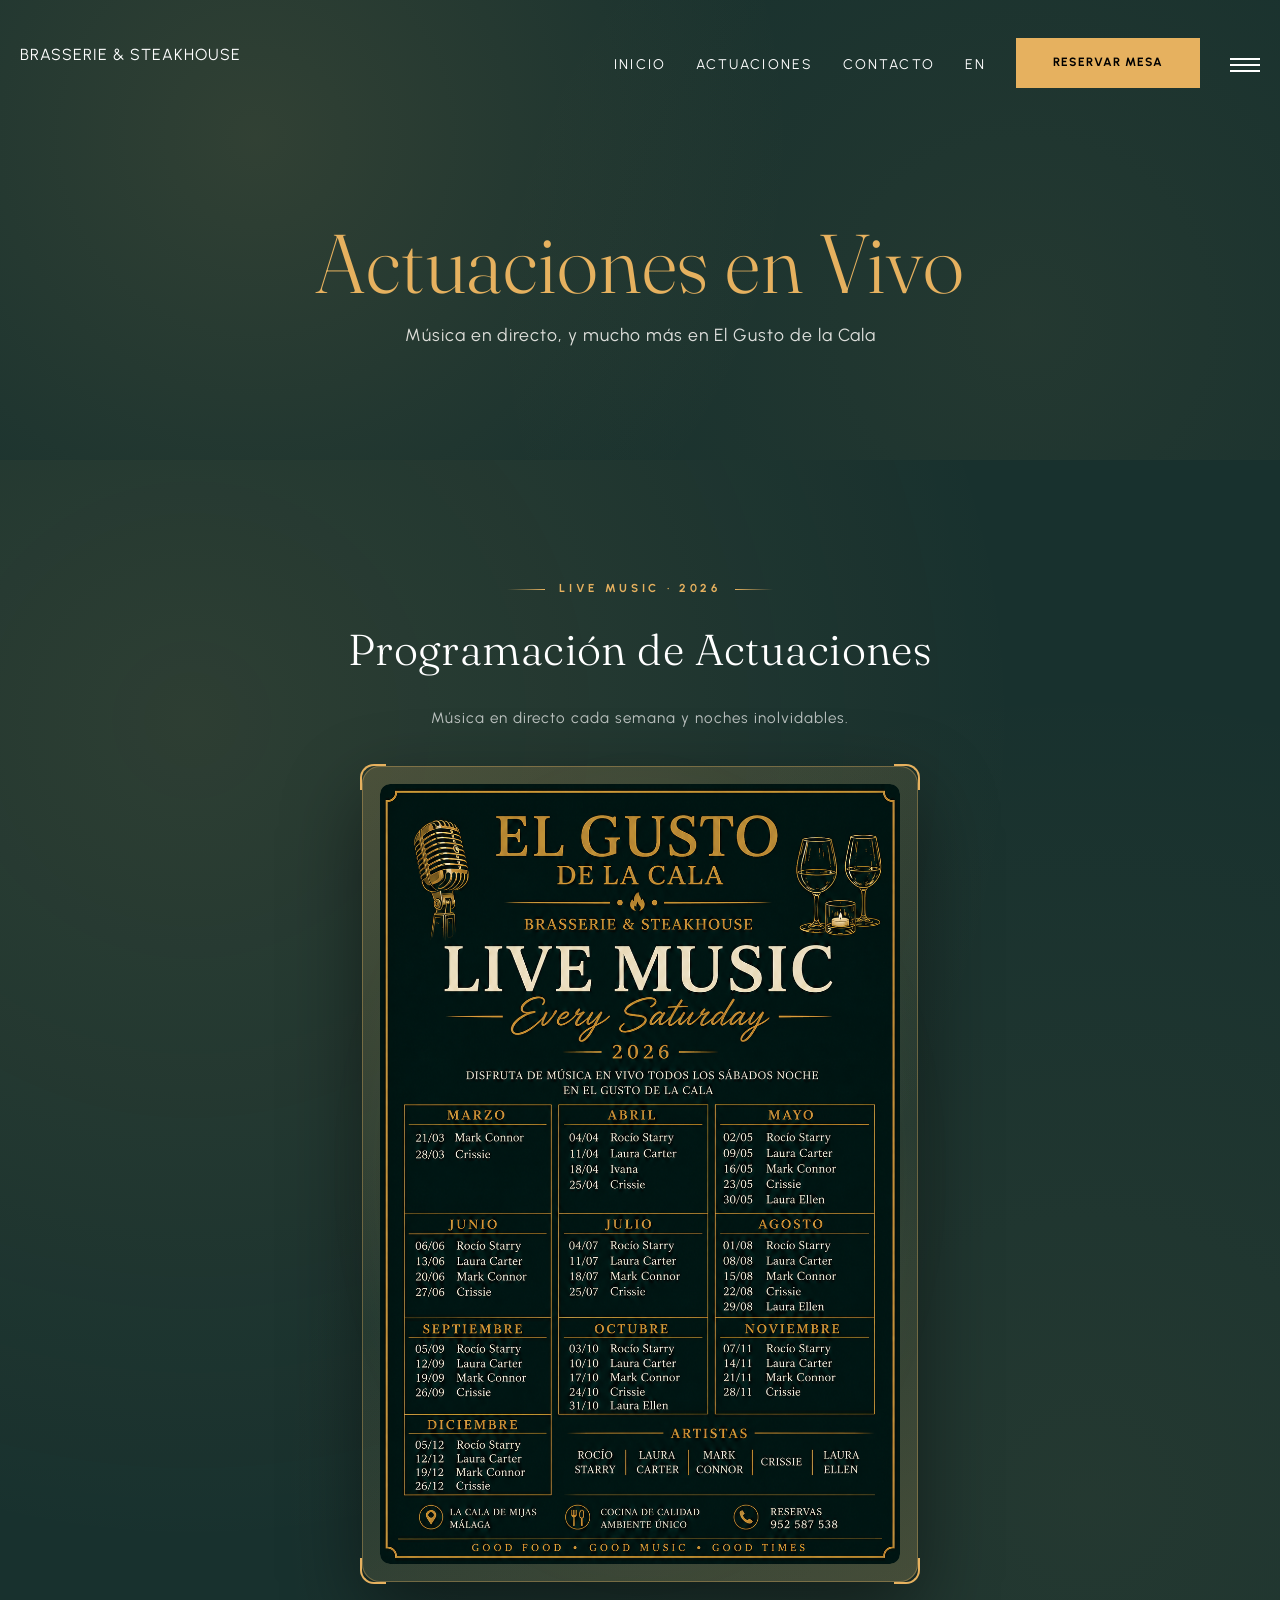
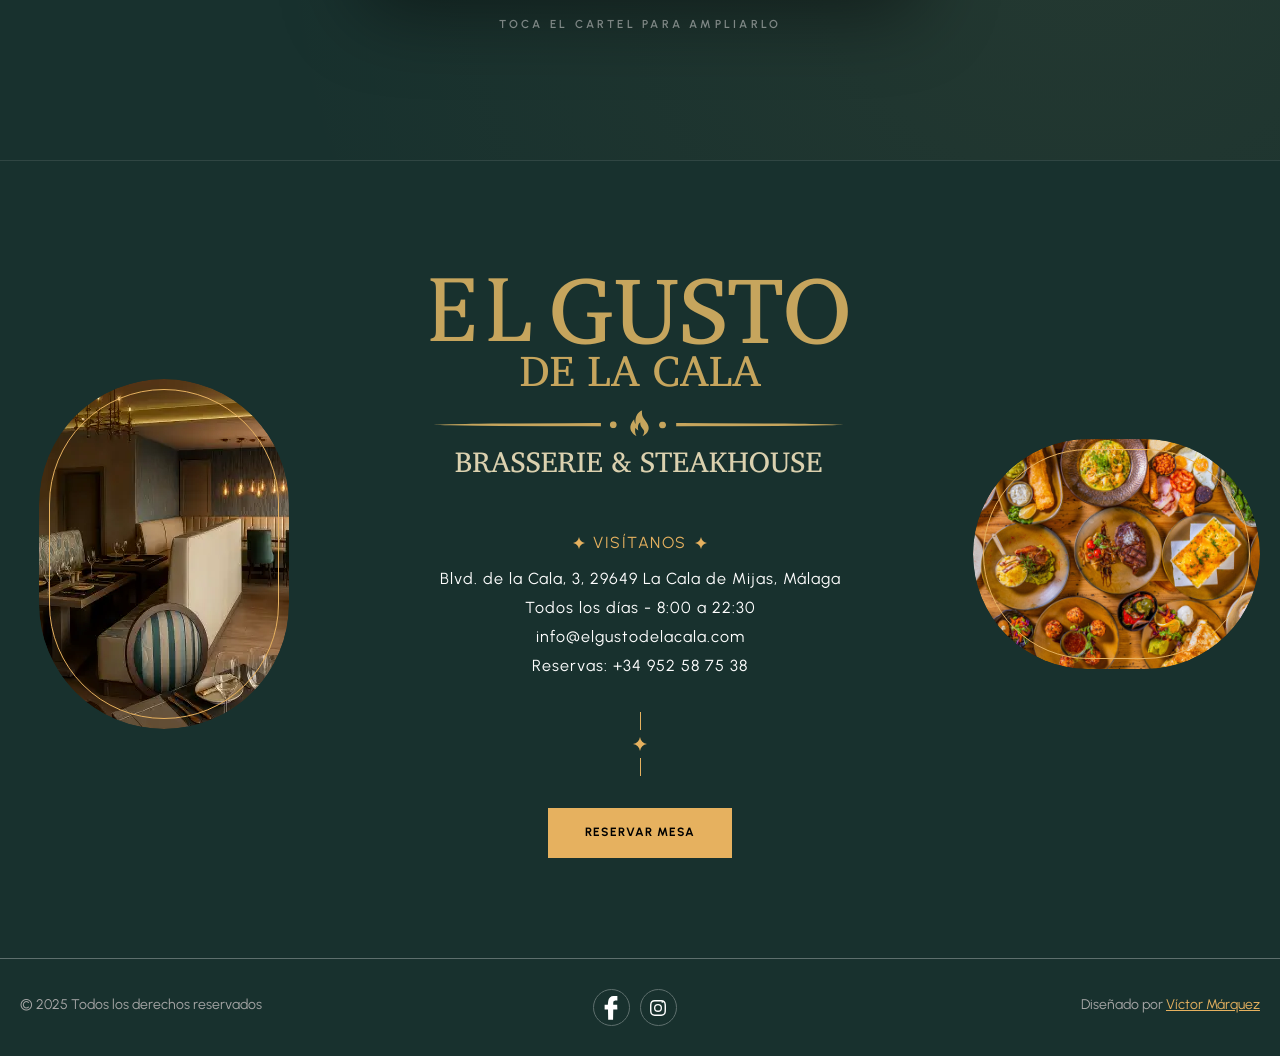
==== commit 56135563: "cambios el gusto" ====
--- a/actuaciones.html
+++ b/actuaciones.html
@@ -3,7 +3,7 @@
 <head>
 <meta charset="utf-8">
 <title>Actuaciones – El Gusto de la Cala</title>
-<meta name="description" content="Música en directo, flamenco y noches tributo en El Gusto de la Cala en La Cala de Mijas.">
+<meta name="description" content="Música en directo, y noches  en El Gusto de la Cala en La Cala de Mijas.">
 <link href="css/bootstrap.css" rel="stylesheet">
 <link href="css/style.css" rel="stylesheet">
 <link rel="shortcut icon" href="images/favicon.png" type="image/x-icon">
@@ -11,14 +11,15 @@
 <meta name="viewport" content="width=device-width, initial-scale=1.0">
 <link href="css/responsive.css" rel="stylesheet">
 <style>
-  :root{--brand:#152c29;--brand2:#1f4640;--accent:#7ec96b;--accent2:#a8e063;}
-  .page-banner{position:relative;padding:220px 0 110px;background:linear-gradient(135deg,#0d1f1d 0%,#152c29 50%,#1f4640 100%);color:#fff;text-align:center;overflow:hidden;}
-  .page-banner::before{content:"";position:absolute;inset:0;background:radial-gradient(circle at 20% 30%,rgba(126,201,107,.18),transparent 50%),radial-gradient(circle at 80% 70%,rgba(168,224,99,.12),transparent 50%);pointer-events:none;}
+  :root{--brand:var(--color-two);--brand2:var(--color-one);--accent:var(--main-color);--accent2:var(--main-color);}
+  .page-banner{position:relative;padding:220px 0 110px;color: var(--color-one);;color:#fff;text-align:center;overflow:hidden;}
+  .page-banner::before{content:"";position:absolute;inset:0;background:radial-gradient(circle at 20% 30%,rgba(230,177,95,.12),transparent 50%),radial-gradient(circle at 80% 70%,rgba(230,177,95,.06),transparent 50%);pointer-events:none;}
   .page-banner .auto-container{position:relative;}
-  .page-banner h1{font-family:var(--font-family-Fraunces) !important;font-size:clamp(2.8rem,6.5vw,5.5rem);margin:0 0 14px;color:rgb(230,177,95) !important;font-weight:300;letter-spacing:.01em;line-height:1.05;}
+  .page-banner h1{font-family:var(--font-family-Fraunces) !important;font-size:clamp(2.8rem,6.5vw,5.5rem);margin:0 0 14px;color:var(--main-color) !important;font-weight:300;letter-spacing:.01em;line-height:1.05;}
   .page-banner p{font-family:var(--font-family-Urbanist) !important;color:rgba(255,255,255,.85);font-size:1.1rem;max-width:600px;margin:0 auto;font-style:normal;opacity:1;}
 
-  .shows-section{padding:90px 0;background:linear-gradient(180deg,#fafdf9 0%,#fff 100%);}
+  .shows-section{position:relative;padding:110px 0 120px;color: var(--color-one);;overflow:hidden;}
+  .shows-section::before{content:"";position:absolute;inset:0;background:radial-gradient(circle at 15% 20%,rgba(230,177,95,.10),transparent 55%),radial-gradient(circle at 85% 80%,rgba(230,177,95,.06),transparent 55%);pointer-events:none;}
   .month-title{grid-column:1/-1;font-family:var(--font-family-Fraunces) !important;font-size:1.8rem;color:#152c29;margin:30px 0 6px;padding-bottom:10px;border-bottom:2px solid rgba(126,201,107,.4);}
   .shows-section .auto-container{display:grid;grid-template-columns:repeat(auto-fit,minmax(380px,1fr));gap:26px;}
   .show-card{position:relative;display:flex;gap:24px;align-items:center;padding:28px;background:#fff;border-radius:20px;margin:0;border:1px solid rgba(21,44,41,.08);box-shadow:0 4px 20px rgba(21,44,41,.05);transition:all .4s cubic-bezier(.4,0,.2,1);overflow:hidden;}
@@ -189,139 +190,27 @@
 
 <section class="page-banner">
   <h1>Actuaciones en Vivo</h1>
-  <p>Música en directo, noches de flamenco y mucho más en El Gusto de la Cala</p>
+  <p>Música en directo, y mucho más en El Gusto de la Cala</p>
 </section>
 <section class="shows-section">
-  <div class="auto-container">
-    <h2 class="month-title">Junio 2026</h2>
-    <div class="show-card">
-      <div class="show-date"><div class="day">06</div><div class="month">Jun</div></div>
-      <div class="show-info"><h3>Rocío Starry</h3><div class="meta">Sábado · Música en directo</div></div>
-    </div>
-    <div class="show-card">
-      <div class="show-date"><div class="day">13</div><div class="month">Jun</div></div>
-      <div class="show-info"><h3>Laura Carter</h3><div class="meta">Sábado · Música en directo</div></div>
-    </div>
-    <div class="show-card">
-      <div class="show-date"><div class="day">20</div><div class="month">Jun</div></div>
-      <div class="show-info"><h3>Mark Connor</h3><div class="meta">Sábado · Música en directo</div></div>
-    </div>
-    <div class="show-card">
-      <div class="show-date"><div class="day">27</div><div class="month">Jun</div></div>
-      <div class="show-info"><h3>Crissie</h3><div class="meta">Sábado · Música en directo</div></div>
-    </div>
-    <h2 class="month-title">Julio 2026</h2>
-    <div class="show-card">
-      <div class="show-date"><div class="day">04</div><div class="month">Jul</div></div>
-      <div class="show-info"><h3>Rocío Starry</h3><div class="meta">Sábado · Música en directo</div></div>
-    </div>
-    <div class="show-card">
-      <div class="show-date"><div class="day">11</div><div class="month">Jul</div></div>
-      <div class="show-info"><h3>Laura Carter</h3><div class="meta">Sábado · Música en directo</div></div>
-    </div>
-    <div class="show-card">
-      <div class="show-date"><div class="day">18</div><div class="month">Jul</div></div>
-      <div class="show-info"><h3>Mark Connor</h3><div class="meta">Sábado · Música en directo</div></div>
-    </div>
-    <div class="show-card">
-      <div class="show-date"><div class="day">25</div><div class="month">Jul</div></div>
-      <div class="show-info"><h3>Crissie</h3><div class="meta">Sábado · Música en directo</div></div>
-    </div>
-    <h2 class="month-title">Agosto 2026</h2>
-    <div class="show-card">
-      <div class="show-date"><div class="day">01</div><div class="month">Ago</div></div>
-      <div class="show-info"><h3>Rocío Starry</h3><div class="meta">Sábado · Música en directo</div></div>
-    </div>
-    <div class="show-card">
-      <div class="show-date"><div class="day">08</div><div class="month">Ago</div></div>
-      <div class="show-info"><h3>Laura Carter</h3><div class="meta">Sábado · Música en directo</div></div>
-    </div>
-    <div class="show-card">
-      <div class="show-date"><div class="day">15</div><div class="month">Ago</div></div>
-      <div class="show-info"><h3>Mark Connor</h3><div class="meta">Sábado · Música en directo</div></div>
-    </div>
-    <div class="show-card">
-      <div class="show-date"><div class="day">22</div><div class="month">Ago</div></div>
-      <div class="show-info"><h3>Crissie</h3><div class="meta">Sábado · Música en directo</div></div>
-    </div>
-    <div class="show-card">
-      <div class="show-date"><div class="day">29</div><div class="month">Ago</div></div>
-      <div class="show-info"><h3>Laura Ellen</h3><div class="meta">Sábado · Música en directo</div></div>
-    </div>
-    <h2 class="month-title">Septiembre 2026</h2>
-    <div class="show-card">
-      <div class="show-date"><div class="day">05</div><div class="month">Sep</div></div>
-      <div class="show-info"><h3>Rocío Starry</h3><div class="meta">Sábado · Música en directo</div></div>
-    </div>
-    <div class="show-card">
-      <div class="show-date"><div class="day">12</div><div class="month">Sep</div></div>
-      <div class="show-info"><h3>Laura Carter</h3><div class="meta">Sábado · Música en directo</div></div>
-    </div>
-    <div class="show-card">
-      <div class="show-date"><div class="day">19</div><div class="month">Sep</div></div>
-      <div class="show-info"><h3>Mark Connor</h3><div class="meta">Sábado · Música en directo</div></div>
-    </div>
-    <div class="show-card">
-      <div class="show-date"><div class="day">26</div><div class="month">Sep</div></div>
-      <div class="show-info"><h3>Crissie</h3><div class="meta">Sábado · Música en directo</div></div>
-    </div>
-    <h2 class="month-title">Octubre 2026</h2>
-    <div class="show-card">
-      <div class="show-date"><div class="day">03</div><div class="month">Oct</div></div>
-      <div class="show-info"><h3>Rocío Starry</h3><div class="meta">Sábado · Música en directo</div></div>
-    </div>
-    <div class="show-card">
-      <div class="show-date"><div class="day">10</div><div class="month">Oct</div></div>
-      <div class="show-info"><h3>Laura Carter</h3><div class="meta">Sábado · Música en directo</div></div>
-    </div>
-    <div class="show-card">
-      <div class="show-date"><div class="day">17</div><div class="month">Oct</div></div>
-      <div class="show-info"><h3>Mark Connor</h3><div class="meta">Sábado · Música en directo</div></div>
-    </div>
-    <div class="show-card">
-      <div class="show-date"><div class="day">24</div><div class="month">Oct</div></div>
-      <div class="show-info"><h3>Crissie</h3><div class="meta">Sábado · Música en directo</div></div>
-    </div>
-    <div class="show-card">
-      <div class="show-date"><div class="day">31</div><div class="month">Oct</div></div>
-      <div class="show-info"><h3>Laura Ellen</h3><div class="meta">Sábado · Música en directo</div></div>
-    </div>
-    <h2 class="month-title">Noviembre 2026</h2>
-    <div class="show-card">
-      <div class="show-date"><div class="day">07</div><div class="month">Nov</div></div>
-      <div class="show-info"><h3>Rocío Starry</h3><div class="meta">Sábado · Música en directo</div></div>
-    </div>
-    <div class="show-card">
-      <div class="show-date"><div class="day">14</div><div class="month">Nov</div></div>
-      <div class="show-info"><h3>Laura Carter</h3><div class="meta">Sábado · Música en directo</div></div>
-    </div>
-    <div class="show-card">
-      <div class="show-date"><div class="day">21</div><div class="month">Nov</div></div>
-      <div class="show-info"><h3>Mark Connor</h3><div class="meta">Sábado · Música en directo</div></div>
-    </div>
-    <div class="show-card">
-      <div class="show-date"><div class="day">28</div><div class="month">Nov</div></div>
-      <div class="show-info"><h3>Crissie</h3><div class="meta">Sábado · Música en directo</div></div>
-    </div>
-    <h2 class="month-title">Diciembre 2026</h2>
-    <div class="show-card">
-      <div class="show-date"><div class="day">05</div><div class="month">Dic</div></div>
-      <div class="show-info"><h3>Rocío Starry</h3><div class="meta">Sábado · Música en directo</div></div>
-    </div>
-    <div class="show-card">
-      <div class="show-date"><div class="day">12</div><div class="month">Dic</div></div>
-      <div class="show-info"><h3>Laura Carter</h3><div class="meta">Sábado · Música en directo</div></div>
-    </div>
-    <div class="show-card">
-      <div class="show-date"><div class="day">19</div><div class="month">Dic</div></div>
-      <div class="show-info"><h3>Mark Connor</h3><div class="meta">Sábado · Música en directo</div></div>
-    </div>
-    <div class="show-card">
-      <div class="show-date"><div class="day">26</div><div class="month">Dic</div></div>
-      <div class="show-info"><h3>Crissie</h3><div class="meta">Sábado · Música en directo</div></div>
+  <div class="auto-container" style="display:block;position:relative;">
+    <div class="shows-showcase">
+      <div class="eyebrow">Live Music · 2026</div>
+      <h2>Programación de Actuaciones</h2>
+      <p class="sub">Música en directo cada semana y noches inolvidables.</p>
+      <div class="shows-frame">
+        <span class="corner tl"></span><span class="corner tr"></span>
+        <span class="corner bl"></span><span class="corner br"></span>
+        <a href="images/shows/programacion-2026.png" target="_blank" rel="noopener">
+          <img src="images/shows/programacion-2026.png" alt="Programación Live Music 2026 – El Gusto de la Cala">
+        </a>
+      </div>
+      <div class="poster-cap">Toca el cartel para ampliarlo</div>
     </div>
   </div>
 </section>
+
+
 
 <footer class="main-footer">
         <div class="upper-section section-kt">
--- a/css/style.css
+++ b/css/style.css
@@ -7107,6 +7107,35 @@
   color:var(--white-color);
   overflow:hidden;
 }
+
+.choose{
+  margin:0 0 24px;
+  font-size:.85rem;
+  letter-spacing:.25em;
+  text-transform:uppercase;
+  opacity:.9;
+  white-space:nowrap;       /* fuerza una sola línea */
+  overflow:hidden;
+  text-overflow:ellipsis;
+}
+
+@media (max-width:767px){
+  .bg-img{content:url('images/main-slider/entrecot-mobile-language.jpg');}
+
+  /* En móvil: texto en una línea pero más pequeño para que quepa */
+  .choose{
+    font-size:.7rem;
+    letter-spacing:.2em;
+  }
+
+  /* Banderas un poco por encima del centro */
+  .box{
+    bottom:auto;
+    top:42%;
+    transform:translateY(-50%);
+  }
+}
+
 .gg-pub-section::before{
   content:"";
   position:absolute; inset:0;
@@ -7310,6 +7339,16 @@
   .gg-pub-hours::before, .gg-pub-hours::after{ display:none; }
 }
 
+.gg-pub-cta{
+  margin-top:40px;
+  display:flex;
+  justify-content:center;
+}
+.gg-pub-hours strong{ white-space:nowrap; }
+@media (max-width: 991px){
+  .gg-pub-cta{ margin-top:32px; }
+}
+
 /* ===== Print-style Menu (carta tipo PDF) ===== */
 .menu-card-main .menu-print{
   display:grid; grid-template-columns: 1fr 1fr; gap: 56px;
@@ -7412,3 +7451,40 @@
     .menu-lightbox img{ max-width:98vw; max-height:92vh; width:auto; height:auto; }
     .menu-lightbox-close{ top:10px; right:10px; width:40px; height:40px; }
 }
+
+/* === Novedades / What's New Section === */
+.news-section{padding:120px 0;background:var(--color-one);position:relative;}
+.news-section .title-box{margin-bottom:60px;}
+.news-section .title-box .subtitle span{color:var(--main-color);font-family:var(--font-family-Urbanist);font-size:14px;letter-spacing:.3em;text-transform:uppercase;}
+.news-section .title-box h2{color:var(--white-color);font-family:var(--font-family-Fraunces) !important;}
+.news-grid{display:grid;grid-template-columns:repeat(2,1fr);gap:40px;max-width:1100px;margin:0 auto;}
+@media(max-width:767px){.news-grid{grid-template-columns:1fr;gap:30px;}}
+.news-card{margin:0;background:var(--color-two);border:1px solid var(--white-color-opacity-five);overflow:hidden;transition:transform .4s ease,box-shadow .4s ease,border-color .4s ease;display:flex;flex-direction:column;}
+.news-card:hover{transform:translateY(-6px);box-shadow:0 18px 50px rgba(0,0,0,.45);border-color:var(--main-color);}
+.news-media{position:relative;width:100%;aspect-ratio:4/5;overflow:hidden;background:var(--color-five);}
+.news-media img{position:absolute;inset:0;width:100%;height:100%;object-fit:cover;object-position:center;display:block;cursor:zoom-in;transition:transform .6s ease;}
+.news-media--top img{object-position:top !important;}
+.news-card:hover .news-media img{transform:scale(1.04);}
+.news-card figcaption{padding:28px 30px 32px;text-align:center;flex:1;display:flex;flex-direction:column;justify-content:center;}
+.news-card figcaption h3{font-family:var(--font-family-Fraunces) !important;font-size:1.75rem;color:var(--main-color);margin:0 0 10px;font-weight:400;letter-spacing:.01em;}
+.news-card figcaption p{font-family:var(--font-family-Urbanist) !important;color:var(--white-color-opacity);font-size:.95rem;line-height:1.6;margin:0;letter-spacing:.5px;}
+
+/* === Shows calendar poster === */
+.shows-showcase{position:relative;max-width:640px;margin:0 auto;padding:0 20px;text-align:center;}
+.shows-showcase .eyebrow{display:inline-flex;align-items:center;gap:14px;font-family:var(--font-family-Urbanist) !important;color:var(--main-color);font-size:.72rem;letter-spacing:.32em;text-transform:uppercase;font-weight:700;margin-bottom:18px;}
+.shows-showcase .eyebrow::before,.shows-showcase .eyebrow::after{content:"";display:block;width:38px;height:1px;background:linear-gradient(90deg,transparent,var(--main-color));}
+.shows-showcase .eyebrow::after{background:linear-gradient(90deg,var(--main-color),transparent);}
+.shows-showcase h2{font-family:var(--font-family-Fraunces) !important;color:#fff;font-weight:300;font-size:clamp(1.9rem,3.6vw,2.7rem);margin:0 0 8px;letter-spacing:.01em;}
+.shows-showcase .sub{font-family:var(--font-family-Urbanist) !important;color:rgba(255,255,255,.7);font-size:.95rem;margin:0 0 36px;}
+.shows-frame{position:relative;display:inline-block;padding:18px;background:linear-gradient(160deg,rgba(230,177,95,.18),rgba(230,177,95,.04) 55%,rgba(230,177,95,.18));border-radius:18px;box-shadow:0 30px 80px rgba(0,0,0,.45),inset 0 0 0 1px rgba(230,177,95,.35);}
+.shows-frame::before{content:"";position:absolute;inset:-40px;background:radial-gradient(ellipse at center,rgba(230,177,95,.22),transparent 65%);z-index:-1;filter:blur(20px);pointer-events:none;}
+.shows-frame a{display:block;position:relative;overflow:hidden;border-radius:10px;cursor:zoom-in;}
+.shows-frame img{width:100%;max-width:520px;height:auto;display:block;border-radius:10px;transition:transform .6s cubic-bezier(.2,.7,.2,1);}
+.shows-frame:hover img{transform:scale(1.02);}
+.shows-frame .corner{position:absolute;width:26px;height:26px;border:2px solid var(--main-color);}
+.shows-frame .corner.tl{top:-2px;left:-2px;border-right:0;border-bottom:0;border-top-left-radius:14px;}
+.shows-frame .corner.tr{top:-2px;right:-2px;border-left:0;border-bottom:0;border-top-right-radius:14px;}
+.shows-frame .corner.bl{bottom:-2px;left:-2px;border-right:0;border-top:0;border-bottom-left-radius:14px;}
+.shows-frame .corner.br{bottom:-2px;right:-2px;border-left:0;border-top:0;border-bottom-right-radius:14px;}
+.shows-showcase .poster-cap{font-family:var(--font-family-Urbanist) !important;color:rgba(255,255,255,.55);font-size:.72rem;margin-top:28px;letter-spacing:.28em;text-transform:uppercase;font-weight:600;}
+@media(max-width:640px){.shows-frame{padding:12px;}.shows-frame .corner{width:20px;height:20px;}}
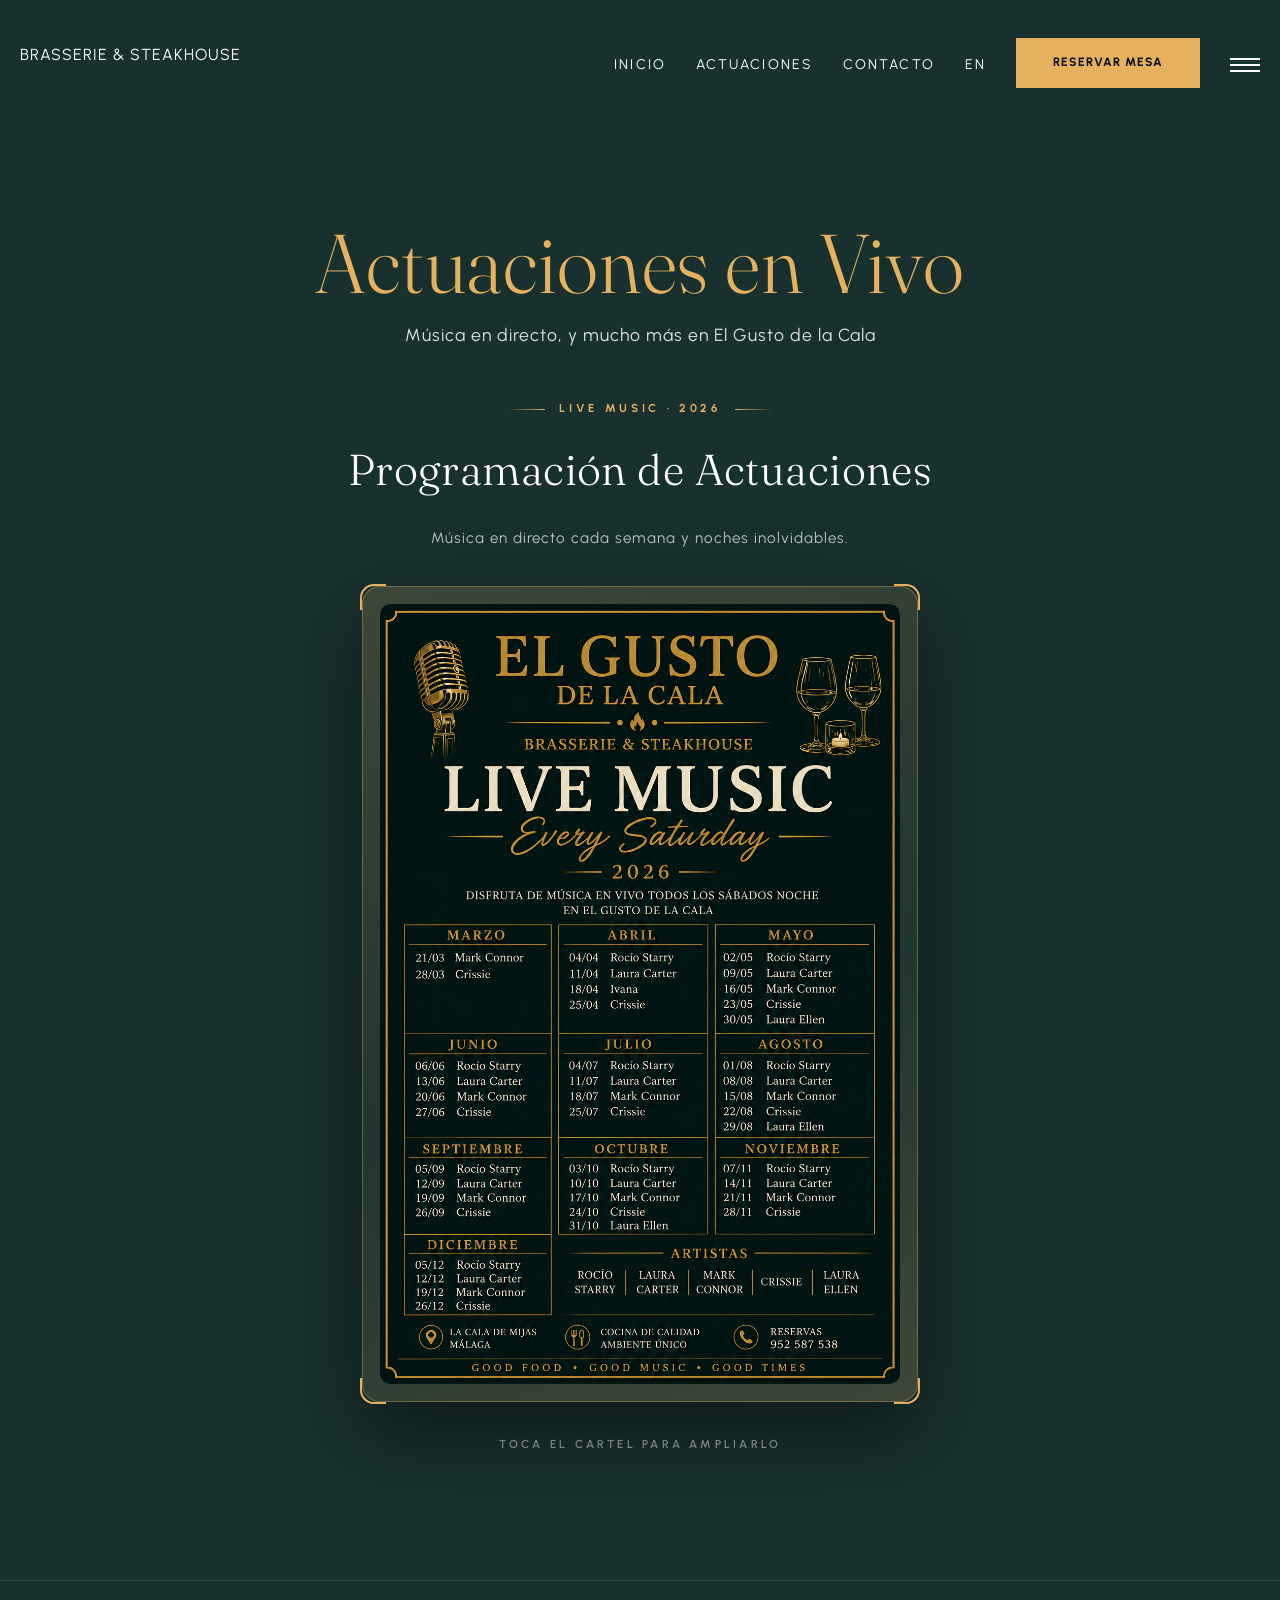
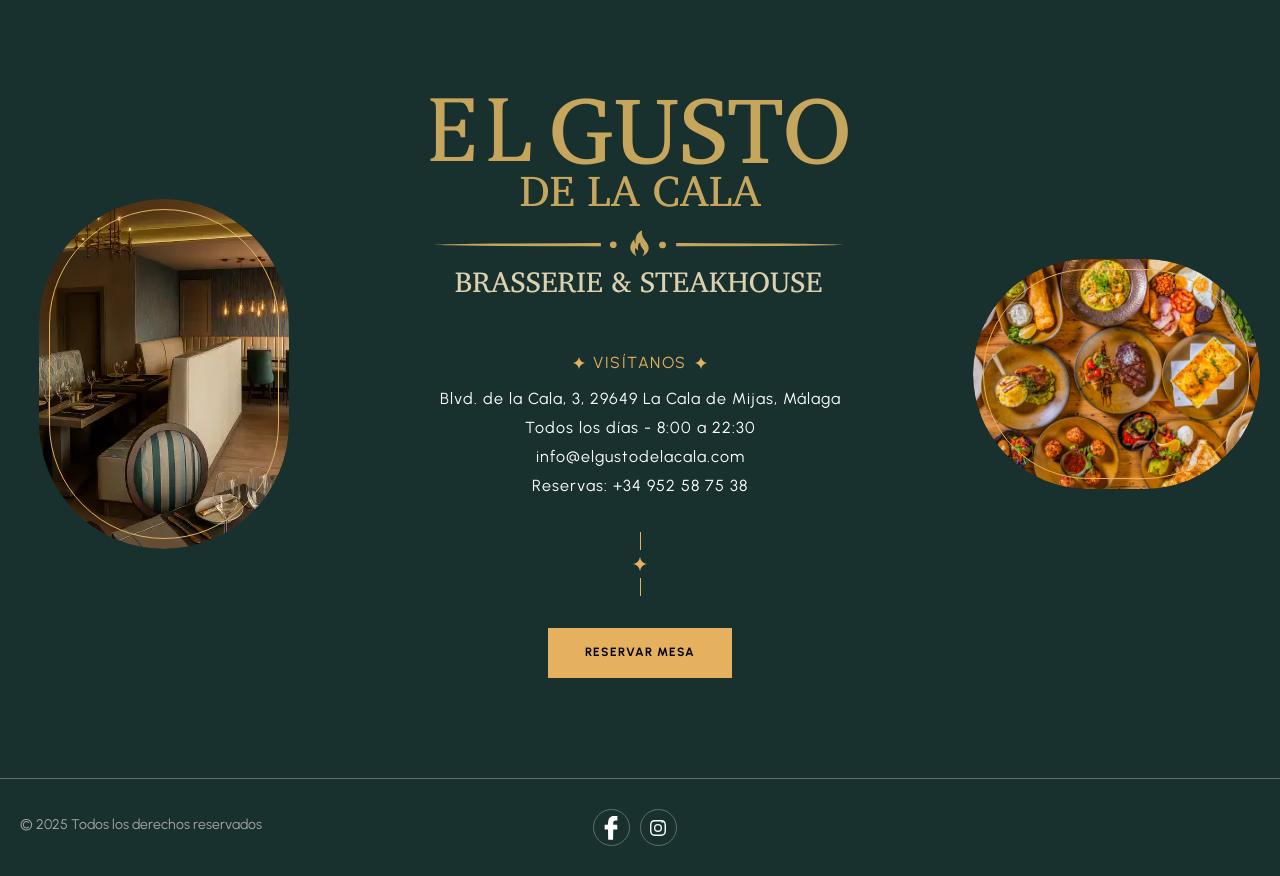
==== commit e0b057e3: "ACTUALIZADO" ====
--- a/actuaciones.html
+++ b/actuaciones.html
@@ -3,7 +3,7 @@
 <head>
 <meta charset="utf-8">
 <title>Actuaciones – El Gusto de la Cala</title>
-<meta name="description" content="Música en directo, y noches  en El Gusto de la Cala en La Cala de Mijas.">
+<meta name="description" content="Música en directo, flamenco y noches tributo en El Gusto de la Cala en La Cala de Mijas.">
 <link href="css/bootstrap.css" rel="stylesheet">
 <link href="css/style.css" rel="stylesheet">
 <link rel="shortcut icon" href="images/favicon.png" type="image/x-icon">
@@ -12,14 +12,12 @@
 <link href="css/responsive.css" rel="stylesheet">
 <style>
   :root{--brand:var(--color-two);--brand2:var(--color-one);--accent:var(--main-color);--accent2:var(--main-color);}
-  .page-banner{position:relative;padding:220px 0 110px;color: var(--color-one);;color:#fff;text-align:center;overflow:hidden;}
-  .page-banner::before{content:"";position:absolute;inset:0;background:radial-gradient(circle at 20% 30%,rgba(230,177,95,.12),transparent 50%),radial-gradient(circle at 80% 70%,rgba(230,177,95,.06),transparent 50%);pointer-events:none;}
+  .page-banner{position:relative;padding:220px 0 20px;background:var(--color-one);color:#fff;text-align:center;overflow:hidden;}
   .page-banner .auto-container{position:relative;}
   .page-banner h1{font-family:var(--font-family-Fraunces) !important;font-size:clamp(2.8rem,6.5vw,5.5rem);margin:0 0 14px;color:var(--main-color) !important;font-weight:300;letter-spacing:.01em;line-height:1.05;}
   .page-banner p{font-family:var(--font-family-Urbanist) !important;color:rgba(255,255,255,.85);font-size:1.1rem;max-width:600px;margin:0 auto;font-style:normal;opacity:1;}
 
-  .shows-section{position:relative;padding:110px 0 120px;color: var(--color-one);;overflow:hidden;}
-  .shows-section::before{content:"";position:absolute;inset:0;background:radial-gradient(circle at 15% 20%,rgba(230,177,95,.10),transparent 55%),radial-gradient(circle at 85% 80%,rgba(230,177,95,.06),transparent 55%);pointer-events:none;}
+  .shows-section{position:relative;padding:20px 0 120px;background:var(--color-one);overflow:hidden;}
   .month-title{grid-column:1/-1;font-family:var(--font-family-Fraunces) !important;font-size:1.8rem;color:#152c29;margin:30px 0 6px;padding-bottom:10px;border-bottom:2px solid rgba(126,201,107,.4);}
   .shows-section .auto-container{display:grid;grid-template-columns:repeat(auto-fit,minmax(380px,1fr));gap:26px;}
   .show-card{position:relative;display:flex;gap:24px;align-items:center;padding:28px;background:#fff;border-radius:20px;margin:0;border:1px solid rgba(21,44,41,.08);box-shadow:0 4px 20px rgba(21,44,41,.05);transition:all .4s cubic-bezier(.4,0,.2,1);overflow:hidden;}
@@ -289,7 +287,6 @@
 </div>
 
               <div class="col-lg-4 col-md-4 col-sm-12">
-                  <p class="developer_text">Diseñado por <a href="https://vmarquez.com/auditoria-hostelera/" target="_blank" rel="noopener">Víctor Márquez</a></p>
               </div>
             </div>
           <!-- row end -->
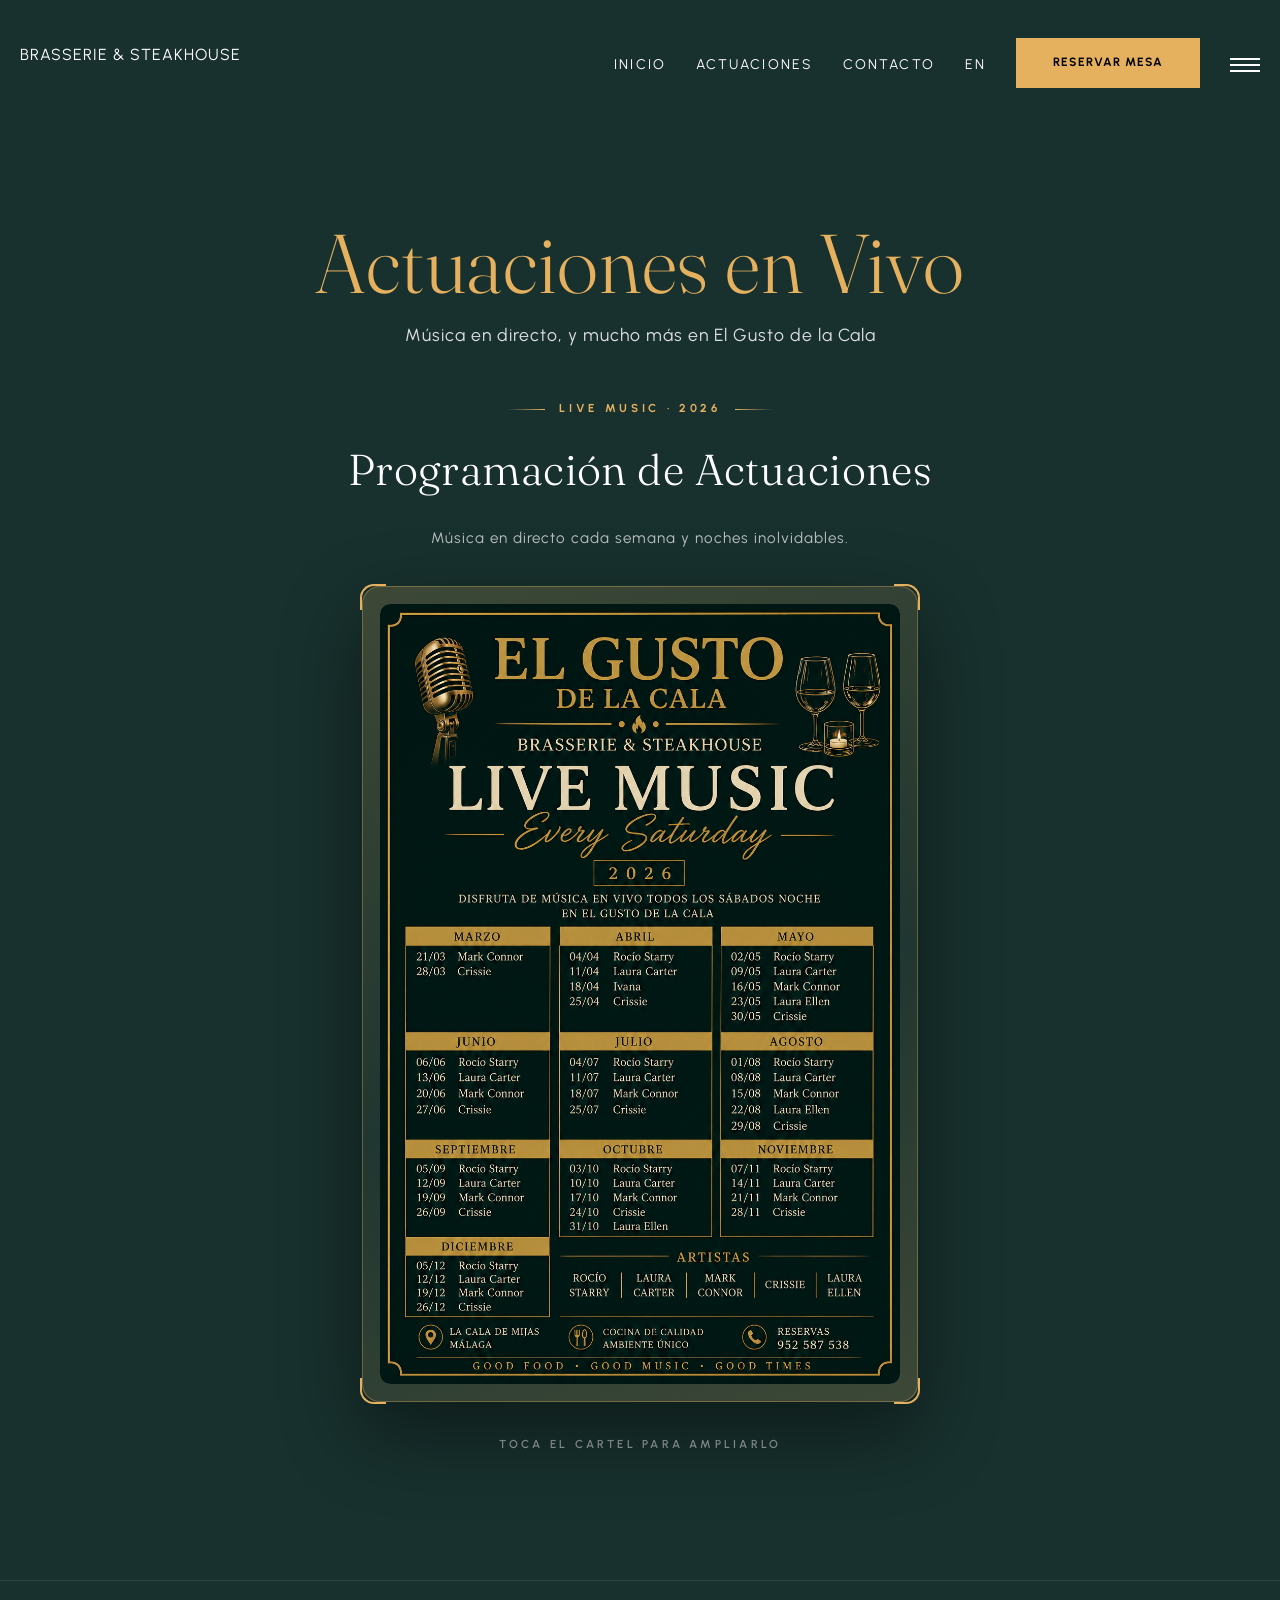
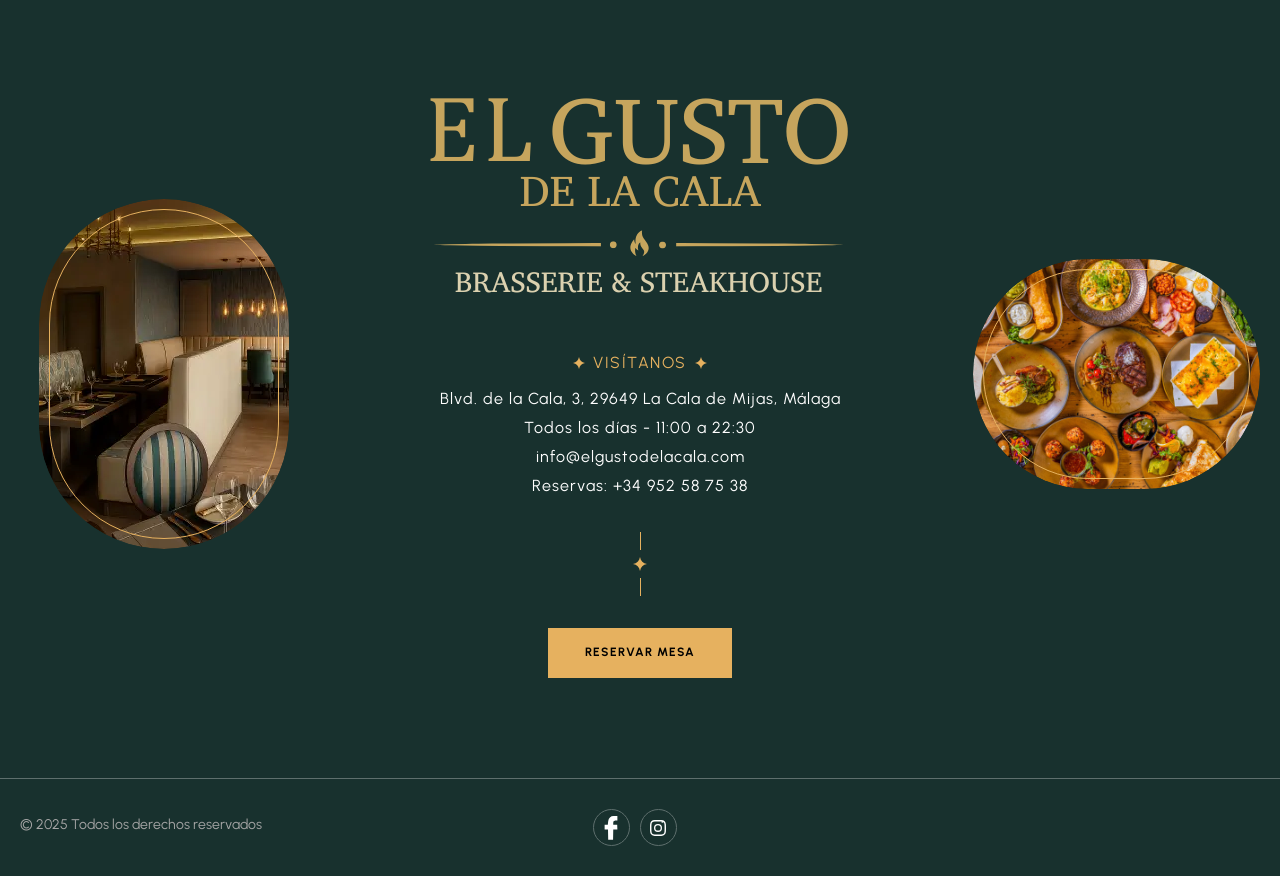
==== commit be7c98ca: "cambios 1/06" ====
--- a/actuaciones.html
+++ b/actuaciones.html
@@ -61,7 +61,7 @@
             <div class="top-left clearfix">
                 <ul class="top-info clearfix">
                     <li><i class="icon far fa-map-marker-alt"></i> Blvd. de la Cala, 3, 29649 La Cala de Mijas, Málaga</li>
-                    <li><i class="icon far fa-clock"></i> Todos los días: 8:00 a 22:30</li>
+                    <li><i class="icon far fa-clock"></i> Todos los días: 11:00 a 22:30</li>
                 </ul>
             </div>
             <div class="top-right clearfix">
@@ -176,7 +176,7 @@
         <h5>Visítanos</h5>
         <ul class="info">
             <li>Blvd. de la Cala, 3,<br>29649 La Cala de Mijas, Málaga</li>
-            <li><span class="ib-ttl">Abierto todos los días</span> – 8:00 – 22:30</li>
+            <li><span class="ib-ttl">Abierto todos los días</span> – 11:00 – 22:30</li>
             <li><a href="mailto:info@elgustodelacala.com" target="_top">info@elgustodelacala.com</a></li>
         </ul>
         <div class="booking-info">
@@ -223,7 +223,7 @@
     <h6>Visítanos</h6>
     <ul>
         <li>Blvd. de la Cala, 3, 29649 La Cala de Mijas, Málaga</li>
-        <li>Todos los días - 8:00 a 22:30</li>
+        <li>Todos los días - 11:00 a 22:30</li>
         <li><a href="mailto:info@elgustodelacala.com" target="_top">info@elgustodelacala.com</a></li>
         <li><a href="tel:+34952587538" target="_top">Reservas: +34 952 58 75 38</a></li>
     </ul>
--- a/css/style.css
+++ b/css/style.css
@@ -7488,3 +7488,26 @@
 .shows-frame .corner.br{bottom:-2px;right:-2px;border-left:0;border-top:0;border-bottom-right-radius:14px;}
 .shows-showcase .poster-cap{font-family:var(--font-family-Urbanist) !important;color:rgba(255,255,255,.55);font-size:.72rem;margin-top:28px;letter-spacing:.28em;text-transform:uppercase;font-weight:600;}
 @media(max-width:640px){.shows-frame{padding:12px;}.shows-frame .corner{width:20px;height:20px;}}
+
+/* Video frame fit: container hugs the video at any breakpoint, video shows complete */
+.gg-frame.gg-frame--video,
+.gg-frame:has(video){
+  aspect-ratio: auto !important;
+  height: auto !important;
+  overflow: visible;
+  background: #000;
+}
+.gg-frame.gg-frame--video::after,
+.gg-frame:has(video)::after{
+  inset: 6px;
+}
+.gg-frame.gg-frame--video video,
+.gg-frame video{
+  position: relative;
+  display: block;
+  width: 100%;
+  height: auto;
+  max-height: none;
+  padding: 0;
+  object-fit: contain;
+}
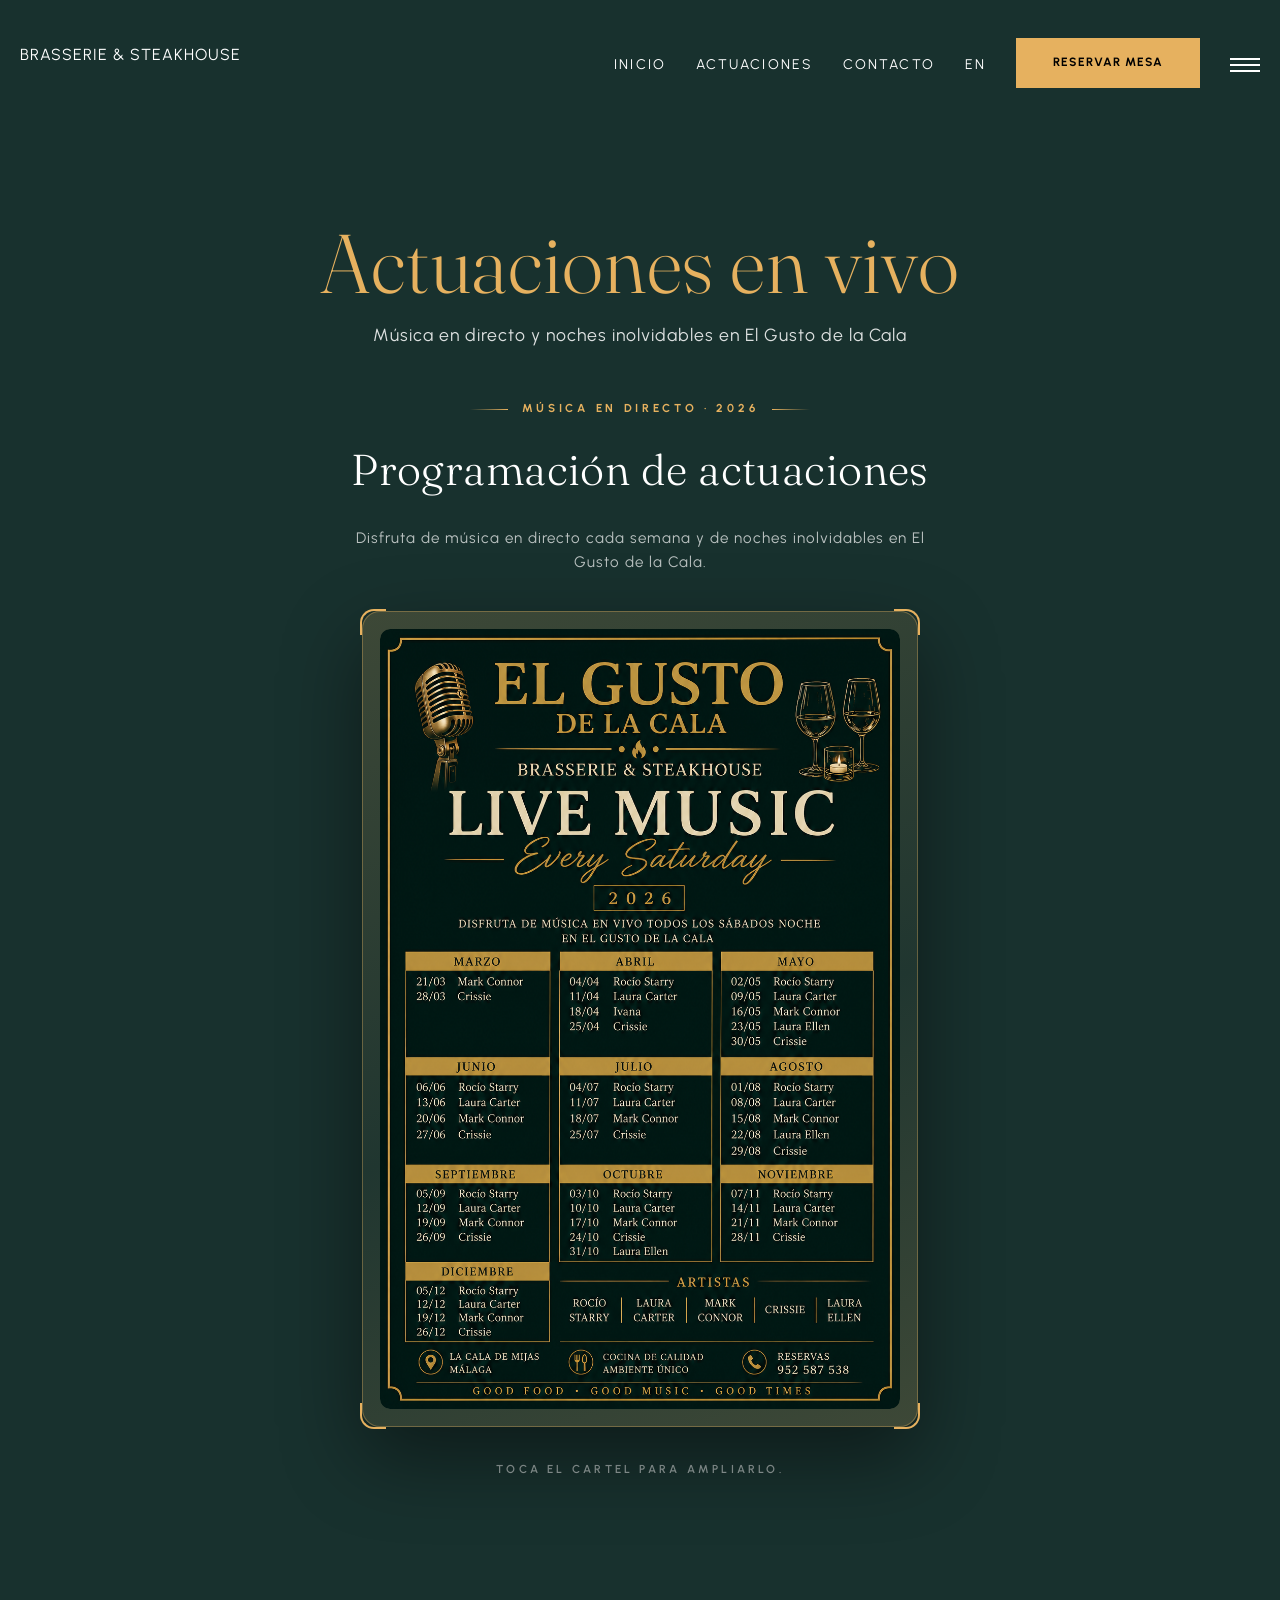
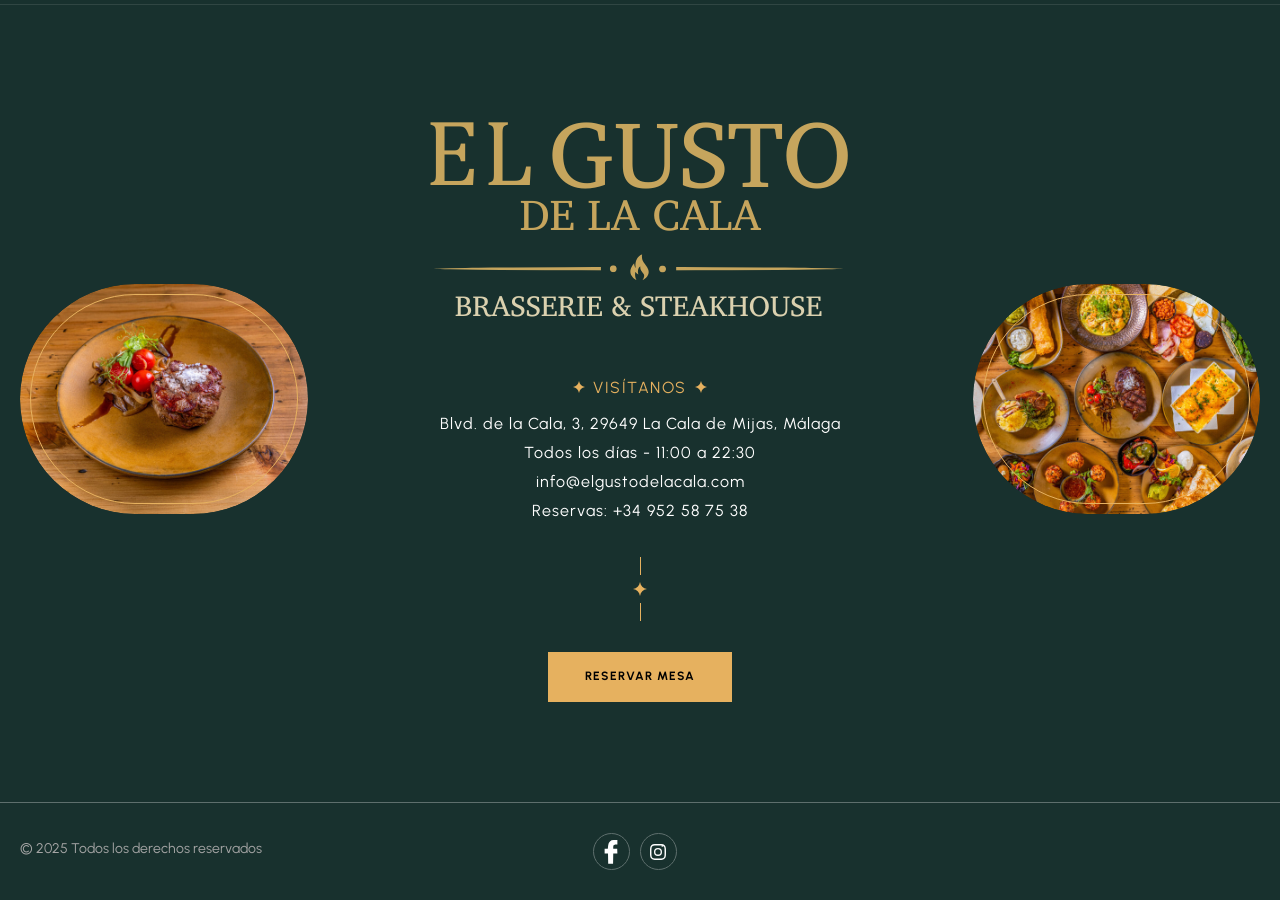
==== commit e2190bc2: "cambios 13:51" ====
--- a/actuaciones.html
+++ b/actuaciones.html
@@ -171,7 +171,7 @@
     <section class="info-bar">
     <div class="inner-box">
         <div class="cross-icon"><span>X</span></div>
-        <div class="image-box"><img src="images/resource/el-gusto-interior-footer.webp" alt="image"></div>
+        <div class="image-box"><img src="images/resource/guarnicion.jpg" alt="image"></div>
         <div class="logo-box"><a href="en.html"><img src="images/resource/sidebar-logo.png" alt="image"></a></div>
         <h5>Visítanos</h5>
         <ul class="info">
@@ -187,15 +187,15 @@
     <!--End Hidden Bar -->
 
 <section class="page-banner">
-  <h1>Actuaciones en Vivo</h1>
-  <p>Música en directo, y mucho más en El Gusto de la Cala</p>
+  <h1>Actuaciones en vivo</h1>
+  <p>Música en directo y noches inolvidables en El Gusto de la Cala</p>
 </section>
 <section class="shows-section">
   <div class="auto-container" style="display:block;position:relative;">
     <div class="shows-showcase">
-      <div class="eyebrow">Live Music · 2026</div>
-      <h2>Programación de Actuaciones</h2>
-      <p class="sub">Música en directo cada semana y noches inolvidables.</p>
+      <div class="eyebrow">Música en directo · 2026</div>
+      <h2>Programación de actuaciones</h2>
+      <p class="sub">Disfruta de música en directo cada semana y de noches inolvidables en El Gusto de la Cala.</p>
       <div class="shows-frame">
         <span class="corner tl"></span><span class="corner tr"></span>
         <span class="corner bl"></span><span class="corner br"></span>
@@ -203,7 +203,7 @@
           <img src="images/shows/programacion-2026.png" alt="Programación Live Music 2026 – El Gusto de la Cala">
         </a>
       </div>
-      <div class="poster-cap">Toca el cartel para ampliarlo</div>
+      <div class="poster-cap">Toca el cartel para ampliarlo.</div>
     </div>
   </div>
 </section>
@@ -244,7 +244,7 @@
                     <!--Footer Col-->
                     <div class="footer-col footer-image-col col-lg-3 col-md-6 col-sm-12">
                         <div class="footer-image">
-                            <img src="images/resource/el-gusto-interior-footer.webp" alt="image">
+                            <img src="images/resource/guarnicion.jpg" alt="image">
                         </div>
                     </div>
                     <!--Footer Col-->
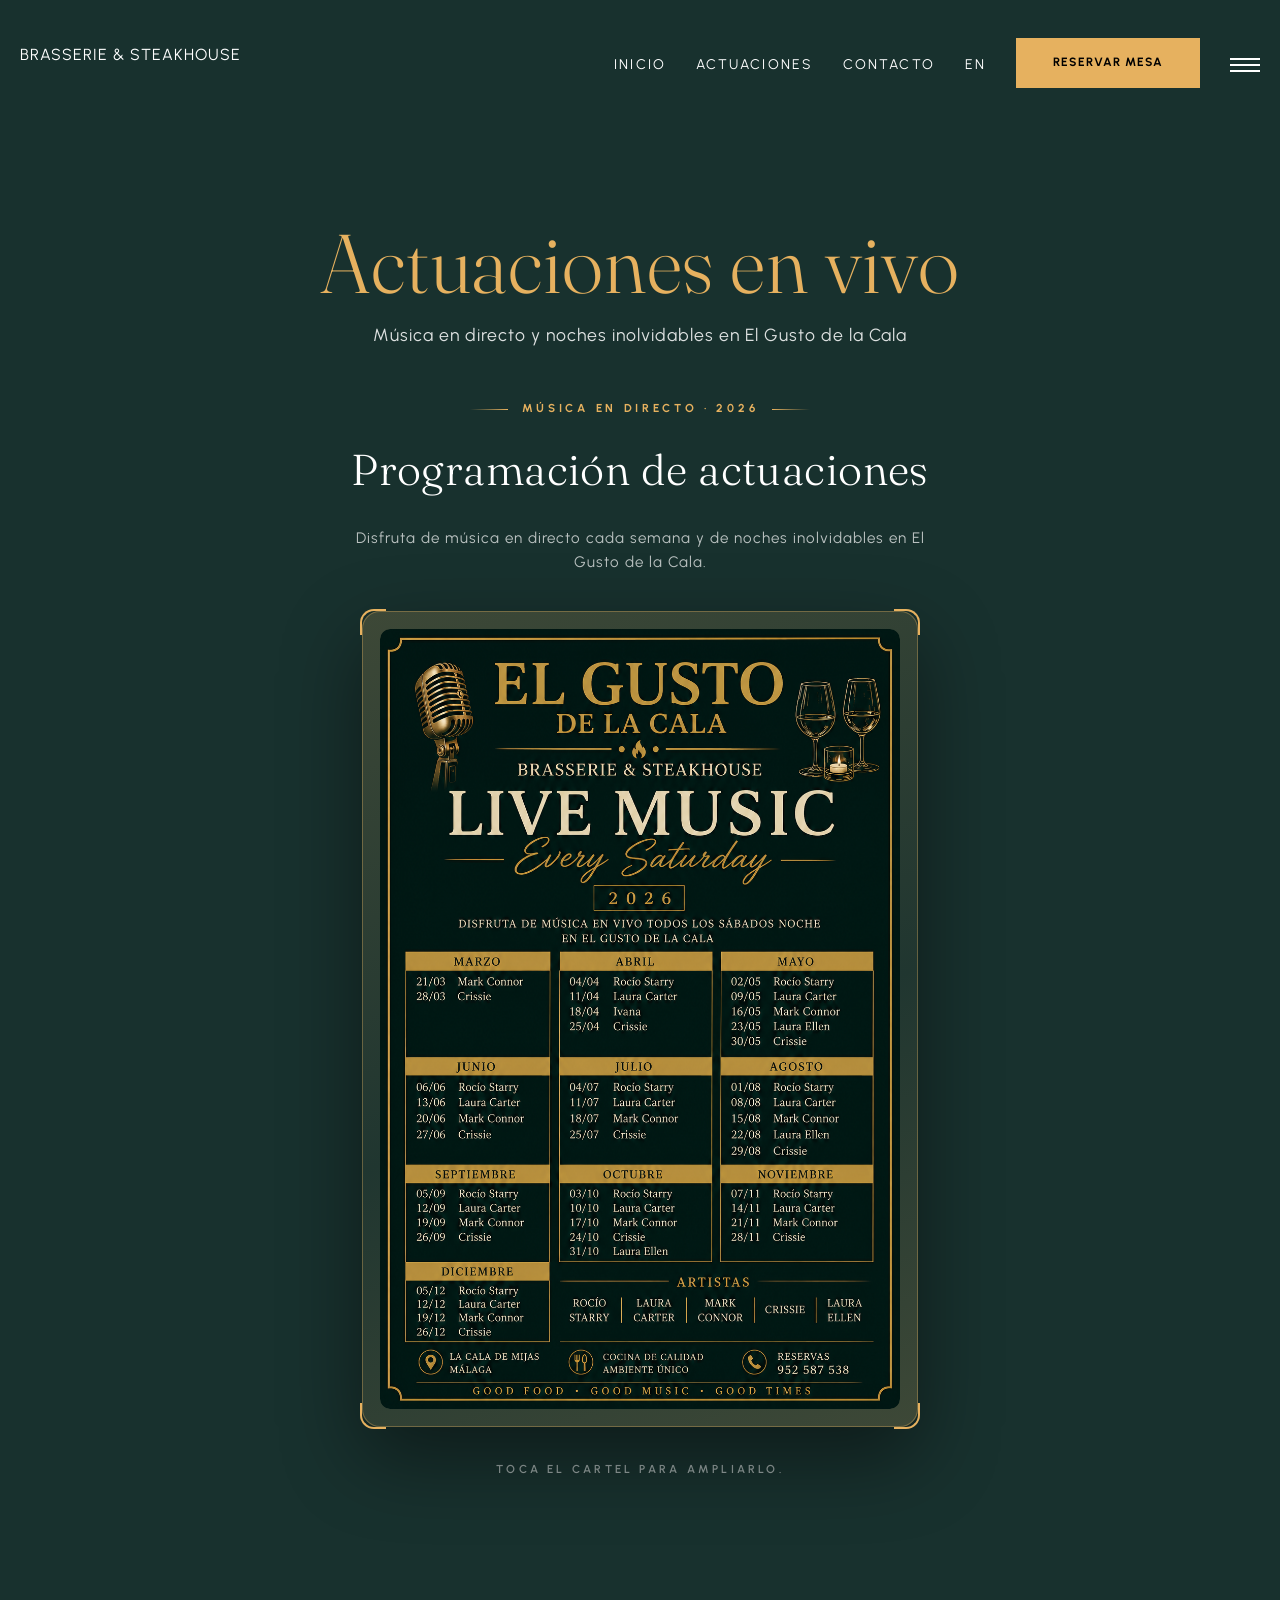
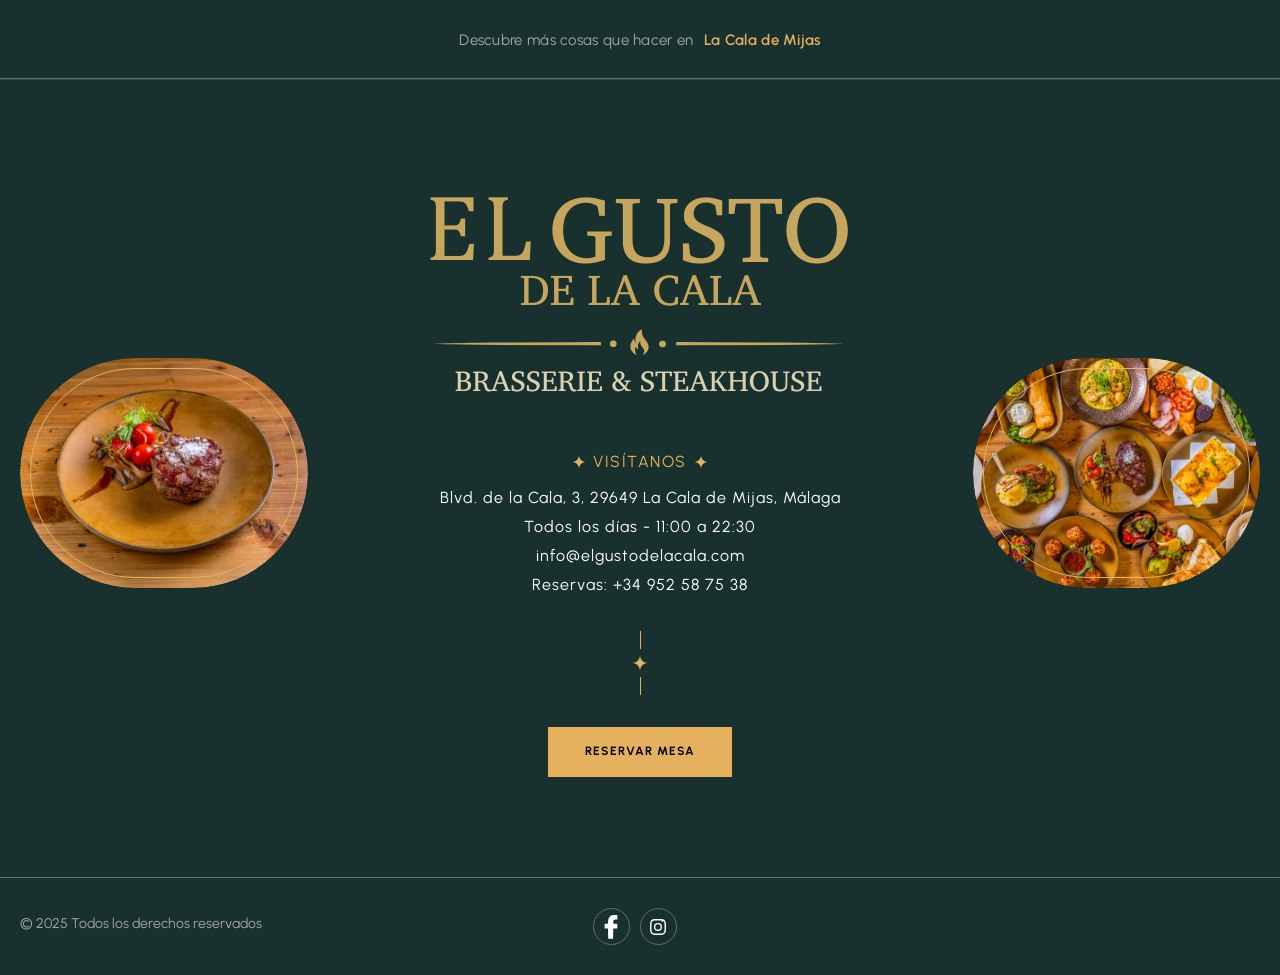
==== commit ddb3ac53: "cambios 13:23" ====
--- a/actuaciones.html
+++ b/actuaciones.html
@@ -210,6 +210,14 @@
 
 
 
+<div class="kayak-above-footer">
+    <div class="auto-container">
+        <div class="kayak-link">
+            Descubre más cosas que hacer en
+            <a href="https://www.kayak.es/La-Cala-de-Mijas.80484.guide" target="_blank" rel="noopener">La Cala de Mijas</a>
+        </div>
+    </div>
+</div>
 <footer class="main-footer">
         <div class="upper-section section-kt">
             <div class="auto-container">
@@ -293,7 +301,7 @@
           </div>
           <!-- container end -->
         </div>
-    </footer>
+</footer>
 </div>
 <script src="js/jquery.js"></script>
 <script src="js/swiper.js"></script>
--- a/css/style.css
+++ b/css/style.css
@@ -7420,6 +7420,7 @@
 /* Menu as image */
 .menu-card-main .menu-image-wrap{ padding: 20px 20px 40px; text-align:center; }
 .menu-card-main .menu-image{ width:100%; height:auto; display:block; margin:0 auto; border-radius:6px; box-shadow:0 14px 50px rgba(0,0,0,.3); cursor: zoom-in; transition: transform .35s ease, box-shadow .35s ease; }
+.menu-card-main .menu-image-wrap .menu-image + .menu-image{ margin-top: 30px; }
 .menu-card-main .menu-image:hover{ transform: translateY(-3px); box-shadow:0 18px 60px rgba(0,0,0,.4); }
 .menu-full{ max-width:1400px; }
 .menu-pages{ display:none; flex-direction:column; gap:18px; align-items:center; }
@@ -7440,15 +7441,18 @@
 }
 
 /* Lightbox — fills the screen, image is pannable/zoomable on touch */
-.menu-lightbox{ position:fixed; inset:0; background:rgba(0,0,0,.94); display:none; z-index:9999; cursor: zoom-out; opacity:0; transition: opacity .25s ease; overflow:auto; -webkit-overflow-scrolling: touch; }
+.menu-lightbox{ position:fixed; inset:0; background:rgba(0,0,0,.94); display:none; z-index:9999; opacity:0; transition: opacity .25s ease; overflow:auto; -webkit-overflow-scrolling: touch; }
 .menu-lightbox.open{ display:block; opacity:1; }
 .menu-lightbox-inner{ min-height:100%; min-width:100%; display:flex; align-items:center; justify-content:center; padding:20px; box-sizing:border-box; }
-.menu-lightbox img{ max-width:96vw; max-height:94vh; width:auto; height:auto; box-shadow:0 20px 80px rgba(0,0,0,.6); border-radius:4px; touch-action: pinch-zoom; }
+.menu-lightbox.zoomed .menu-lightbox-inner{ display:block; padding:0; }
+.menu-lightbox img{ max-width:96vw; max-height:94vh; width:auto; height:auto; box-shadow:0 20px 80px rgba(0,0,0,.6); border-radius:4px; touch-action: pinch-zoom; cursor: zoom-in; transition: max-width .2s ease, max-height .2s ease; user-select:none; -webkit-user-drag:none; }
+.menu-lightbox.zoomed img{ max-width:none; max-height:none; width:auto; height:auto; cursor: grab; touch-action: auto; display:block; margin:0; }
+.menu-lightbox.zoomed img.grabbing{ cursor: grabbing; }
 .menu-lightbox-close{ position:fixed; top:14px; right:14px; width:44px; height:44px; border-radius:50%; background:rgba(255,255,255,.15); color:#fff; border:1px solid rgba(255,255,255,.35); font-size:24px; line-height:1; display:flex; align-items:center; justify-content:center; cursor:pointer; transition: background .2s ease; z-index:2; }
 .menu-lightbox-close:hover{ background:rgba(255,255,255,.28); }
 @media (max-width: 767px){
     .menu-lightbox-inner{ padding:8px; }
-    .menu-lightbox img{ max-width:98vw; max-height:92vh; width:auto; height:auto; }
+    .menu-lightbox img{ max-width:98vw; max-height:92vh; }
     .menu-lightbox-close{ top:10px; right:10px; width:40px; height:40px; }
 }
 
@@ -7511,3 +7515,28 @@
   padding: 0;
   object-fit: contain;
 }
+
+/* Kayak link above footer */
+.kayak-above-footer {
+    background-color: var(--color-one);
+    padding: 22px 15px;
+    border-bottom: solid 1px var(--color-four);
+}
+.kayak-above-footer .kayak-link {
+    text-align: center;
+    font-size: 15px;
+    color: var(--color-three);
+    letter-spacing: .3px;
+}
+.kayak-above-footer .kayak-link a {
+    color: var(--main-color);
+    margin-left: 6px;
+    text-decoration: none;
+    font-weight: 600;
+    border-bottom: 1px solid transparent;
+    transition: .3s all;
+}
+.kayak-above-footer .kayak-link a:hover {
+    color: var(--white-color);
+    border-bottom-color: var(--main-color);
+}
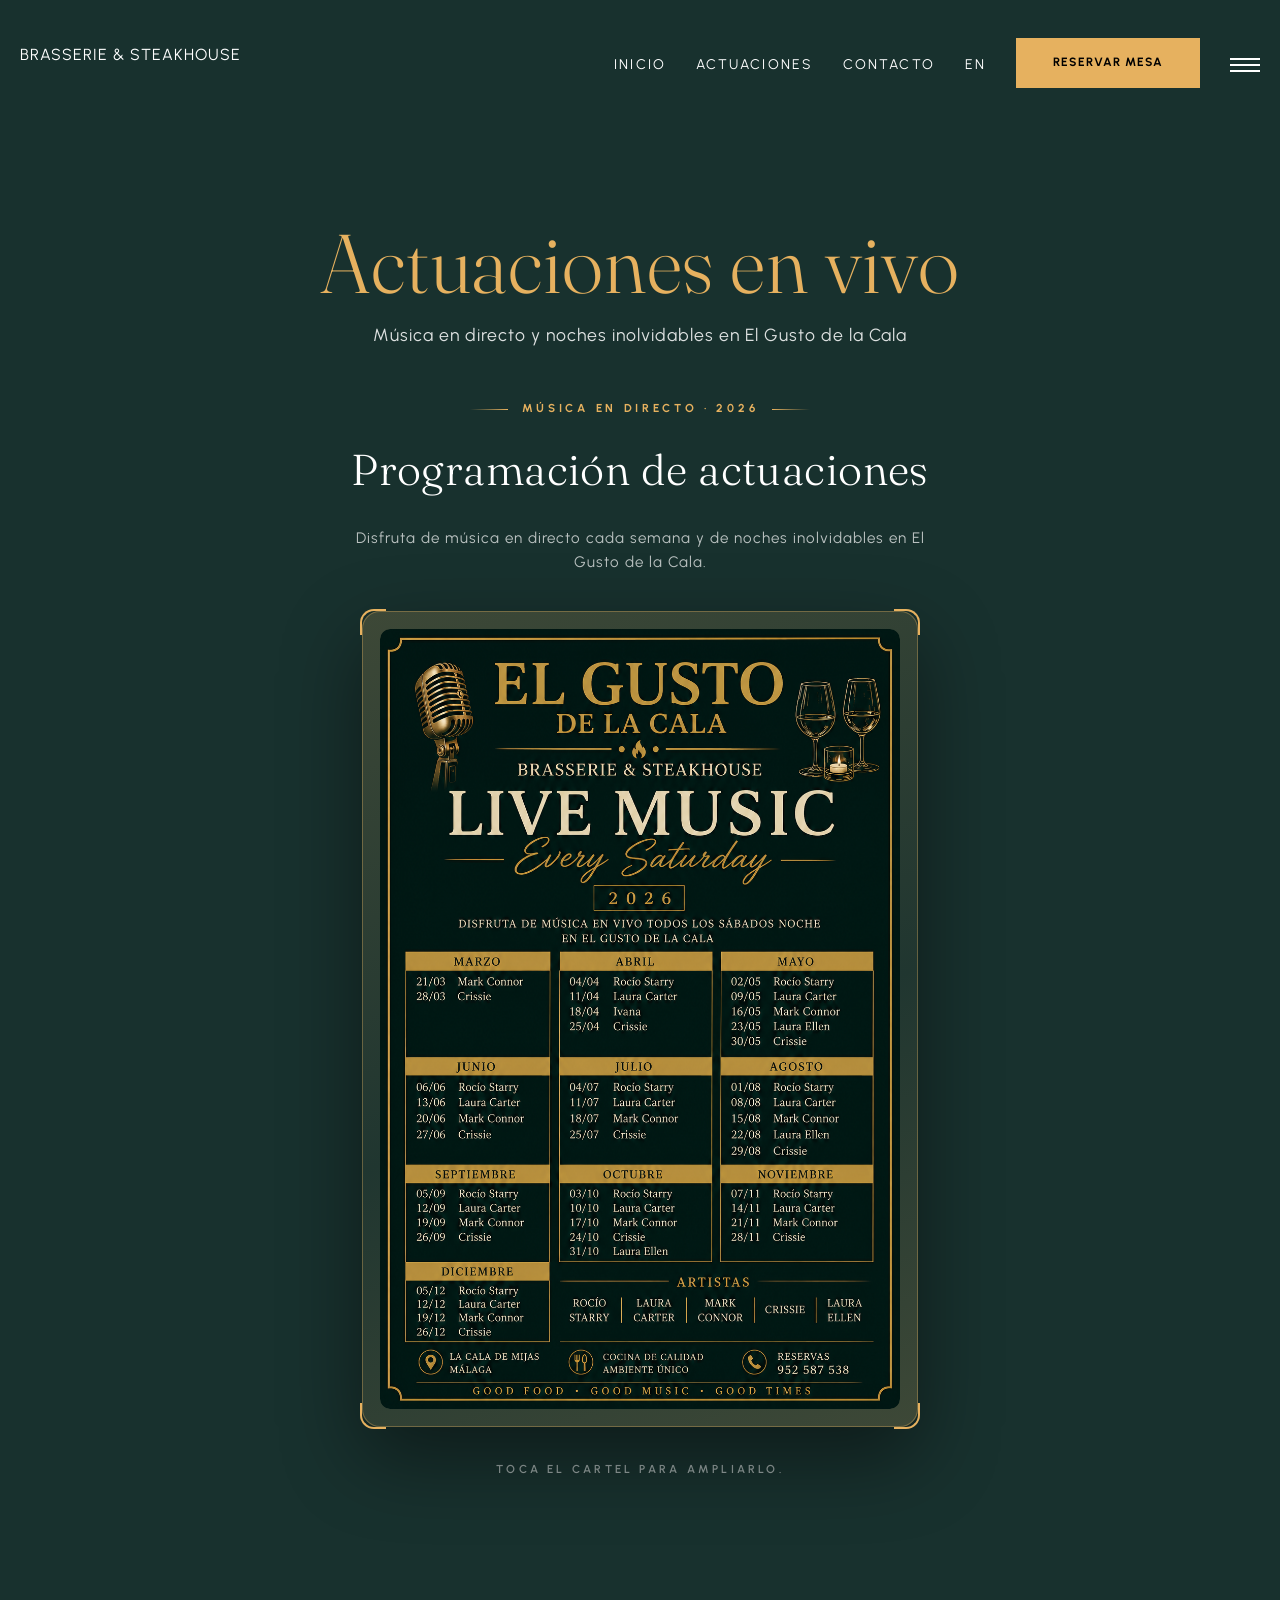
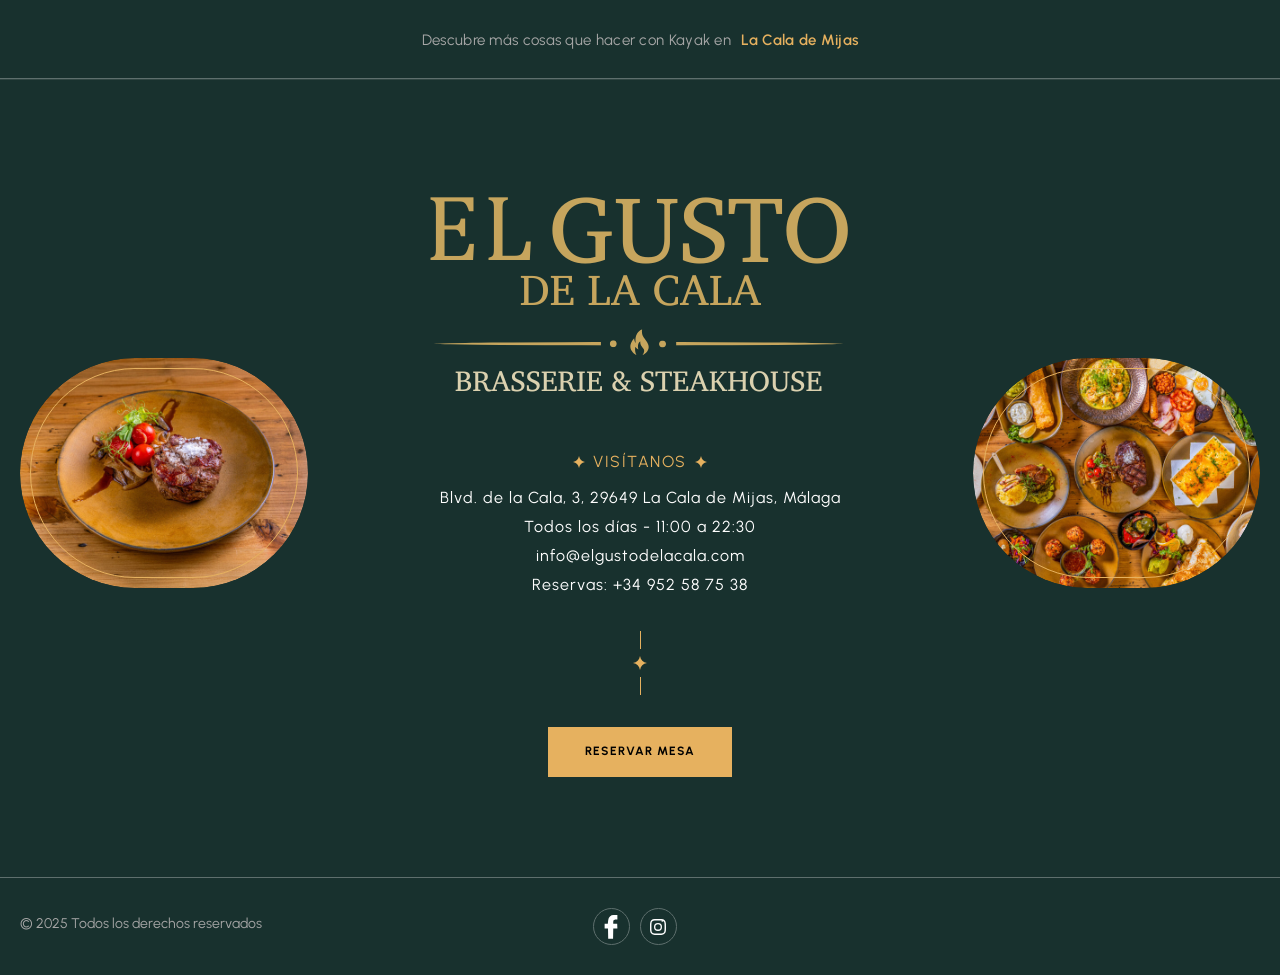
==== commit eed6c25a: "cambios dos" ====
--- a/actuaciones.html
+++ b/actuaciones.html
@@ -213,7 +213,7 @@
 <div class="kayak-above-footer">
     <div class="auto-container">
         <div class="kayak-link">
-            Descubre más cosas que hacer en
+            Descubre más cosas que hacer con Kayak en
             <a href="https://www.kayak.es/La-Cala-de-Mijas.80484.guide" target="_blank" rel="noopener">La Cala de Mijas</a>
         </div>
     </div>
--- a/css/style.css
+++ b/css/style.css
@@ -7521,12 +7521,18 @@
     background-color: var(--color-one);
     padding: 22px 15px;
     border-bottom: solid 1px var(--color-four);
+    width: 100%;
+    display: block;
+    text-align: center;
 }
 .kayak-above-footer .kayak-link {
+    display: block;
+    width: 100%;
     text-align: center;
     font-size: 15px;
     color: var(--color-three);
     letter-spacing: .3px;
+    margin: 0 auto;
 }
 .kayak-above-footer .kayak-link a {
     color: var(--main-color);
@@ -7535,8 +7541,19 @@
     font-weight: 600;
     border-bottom: 1px solid transparent;
     transition: .3s all;
+    white-space: nowrap;
 }
 .kayak-above-footer .kayak-link a:hover {
     color: var(--white-color);
     border-bottom-color: var(--main-color);
 }
+@media (max-width: 575px) {
+    .kayak-above-footer .kayak-link {
+        white-space: nowrap;
+        font-size: 12px;
+        letter-spacing: 0;
+    }
+    .kayak-above-footer .kayak-link a {
+        margin-left: 4px;
+    }
+}
